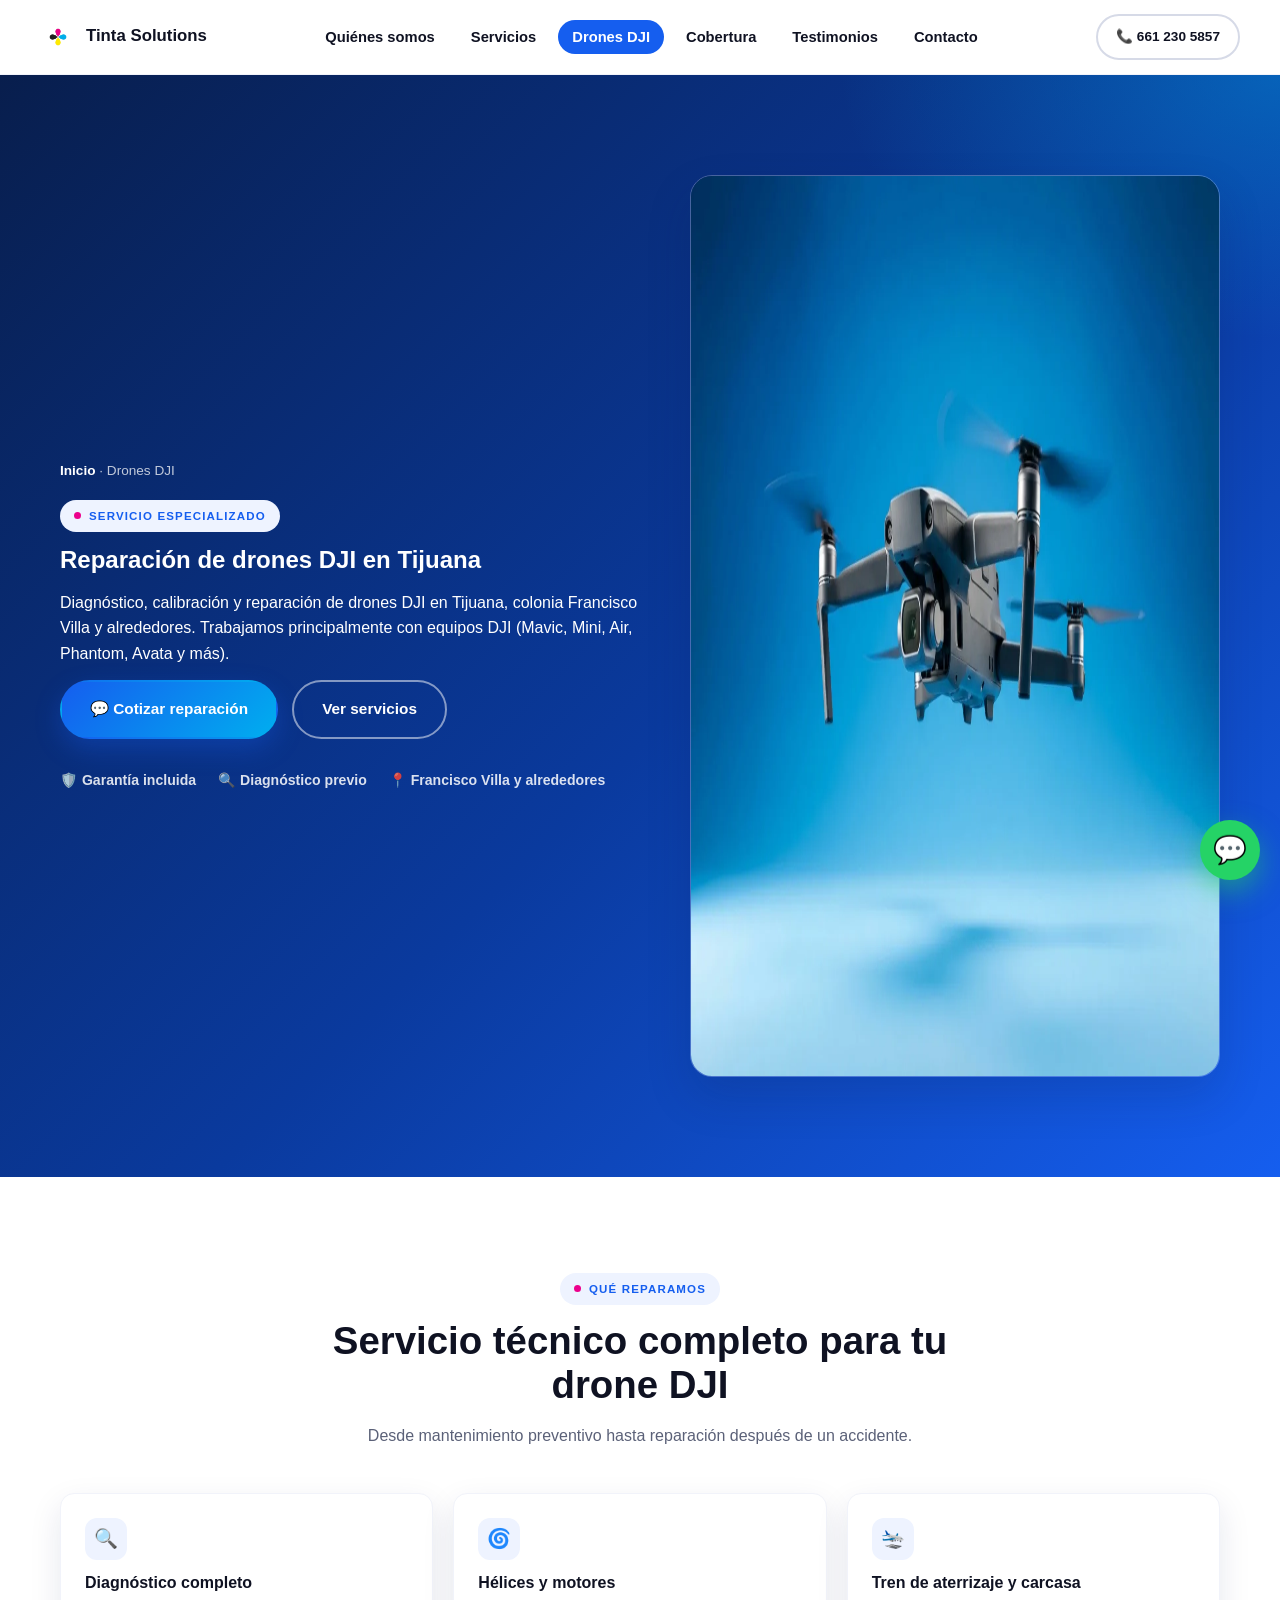
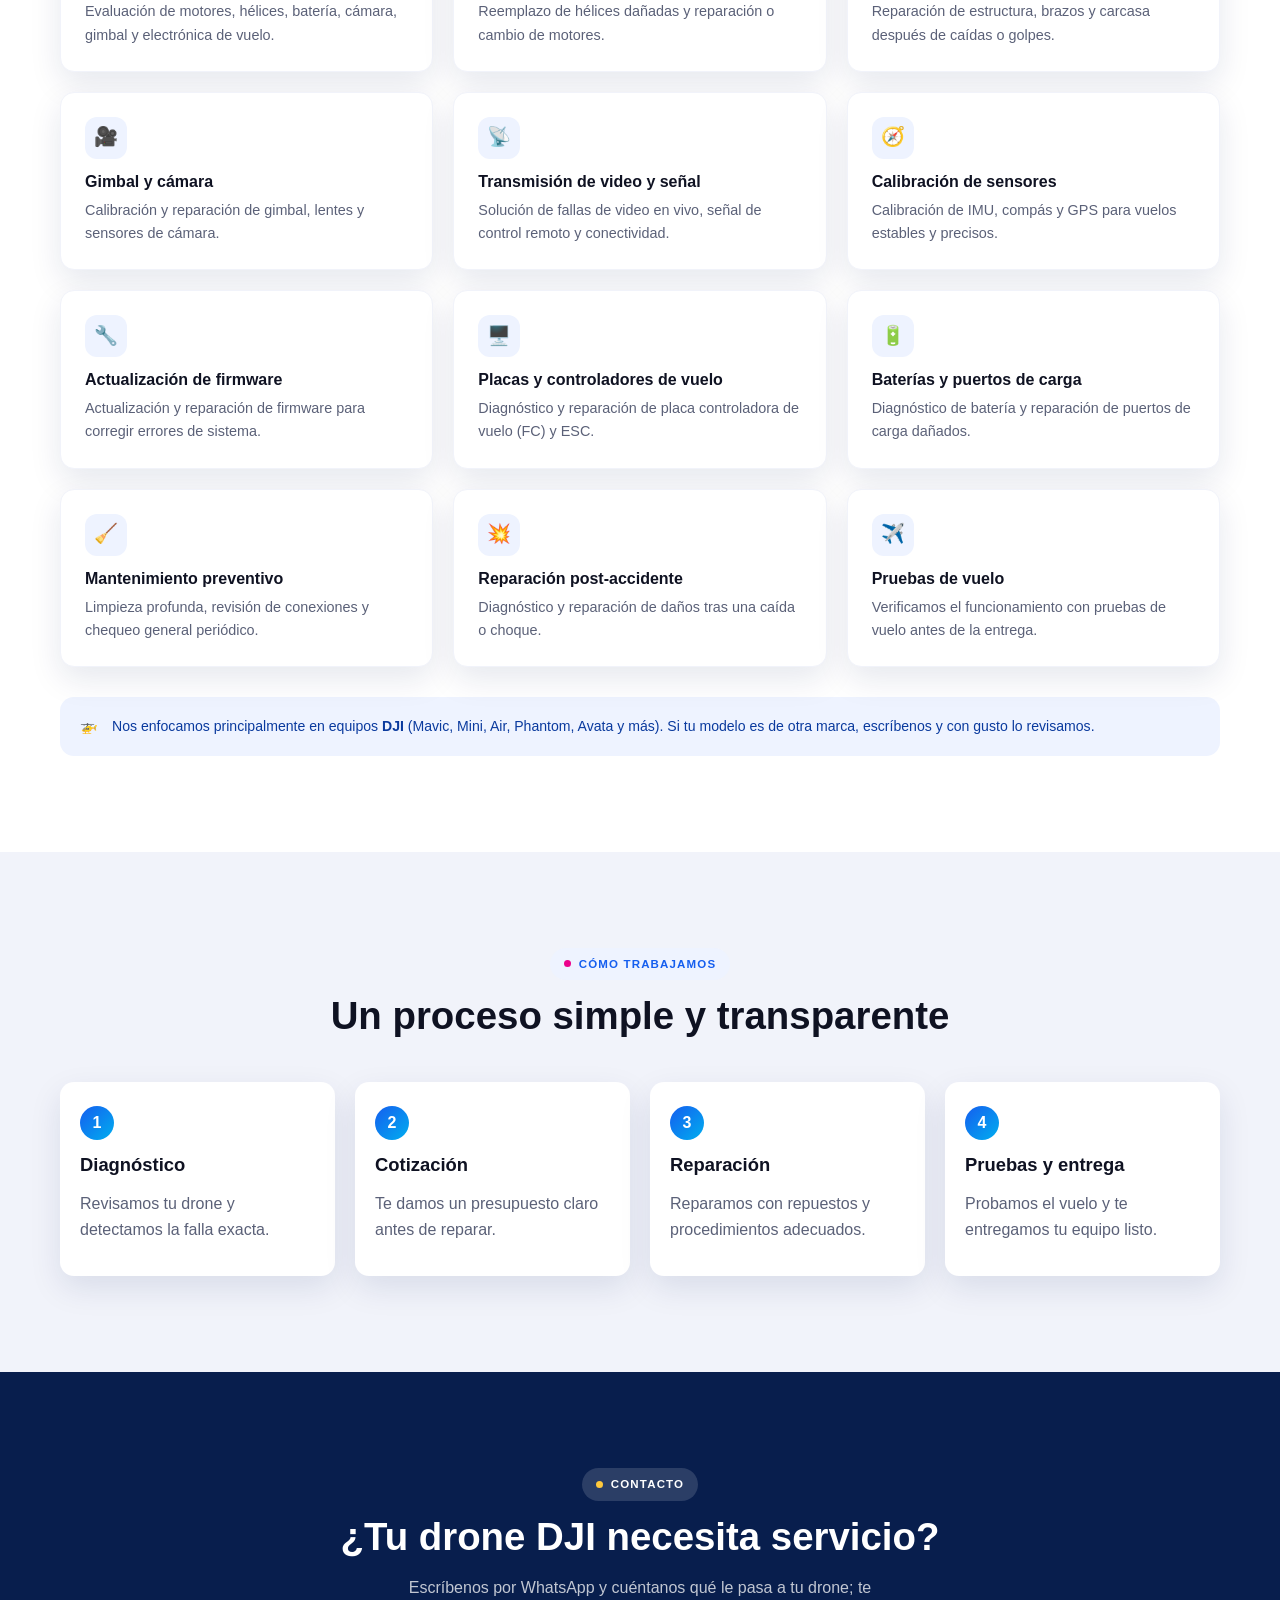
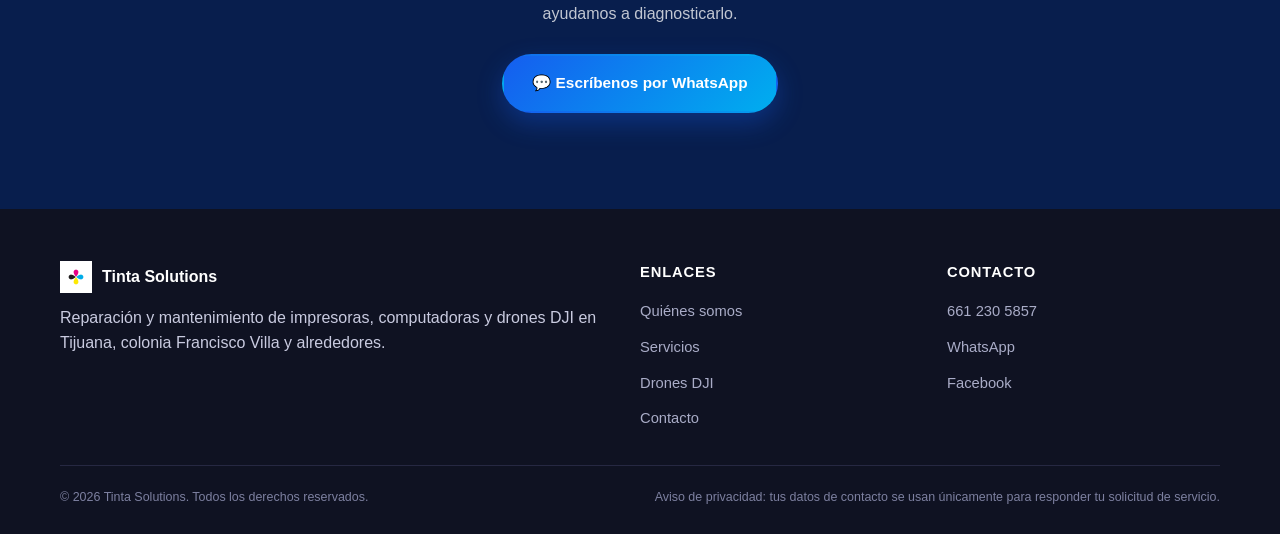
==== drones.html @ e9cdf849 "Rediseño completo: paleta azul de marca, nuevas imágenes (impresoras/tinta/computadoras/drones), cop" ====
<!DOCTYPE html>
<html lang="es-MX">
<head>
<meta charset="UTF-8">
<meta name="viewport" content="width=device-width, initial-scale=1, viewport-fit=cover">
<title>Reparación de Drones DJI en Tijuana | Tinta Solutions</title>
<meta name="description" content="Reparación y mantenimiento de drones DJI en Tijuana, colonia Francisco Villa y alrededores: hélices, motores, gimbal, calibración de sensores, firmware y más. Diagnóstico y garantía. ☎ 661 230 5857">
<meta name="keywords" content="reparación de drones DJI Tijuana, servicio técnico drones Tijuana, calibración drone DJI, reparación gimbal DJI, mantenimiento drones Tijuana">
<meta name="robots" content="index, follow">
<link rel="canonical" href="https://tijuanaprinter.com/drones.html">

<meta property="og:type" content="website">
<meta property="og:site_name" content="Tinta Solutions">
<meta property="og:title" content="Reparación de Drones DJI en Tijuana | Tinta Solutions">
<meta property="og:description" content="Diagnóstico, calibración, reparación de hélices, motores, gimbal y firmware para drones DJI en Tijuana, colonia Francisco Villa y alrededores.">
<meta property="og:image" content="https://tijuanaprinter.com/images/og-image.png">
<meta property="og:url" content="https://tijuanaprinter.com/drones.html">
<meta property="og:locale" content="es_MX">

<link rel="icon" href="/favicon.ico" sizes="any">
<link rel="icon" type="image/png" sizes="192x192" href="/images/favicon-192.png">
<link rel="apple-touch-icon" href="/images/apple-touch-icon.png">

<link rel="preconnect" href="https://www.google.com">
<link rel="stylesheet" href="/css/style.css">

<script type="application/ld+json">
{
  "@context": "https://schema.org",
  "@type": "Service",
  "serviceType": "Reparación de drones DJI",
  "provider": {
    "@type": "ElectronicsStore",
    "name": "Tinta Solutions",
    "telephone": "+52-661-230-5857",
    "address": {
      "@type": "PostalAddress",
      "streetAddress": "Mexico 4051, Colonia Francisco Villa",
      "addressLocality": "Tijuana",
      "addressRegion": "Baja California",
      "postalCode": "22615",
      "addressCountry": "MX"
    }
  },
  "areaServed": [
    { "@type": "City", "name": "Tijuana" },
    { "@type": "Place", "name": "Colonia Francisco Villa" }
  ],
  "url": "https://tijuanaprinter.com/drones.html"
}
</script>
</head>
<body>
<a class="skip-link" href="#main">Saltar al contenido</a>

<header class="site-header">
  <div class="container nav">
    <a class="brand" href="/#top">
      <img src="/images/logo-icon.webp" alt="Logo Tinta Solutions" width="36" height="36">
      <span class="brand-name">Tinta Solutions</span>
    </a>
    <nav aria-label="Navegación principal">
      <ul class="nav-links" id="nav-links">
        <li><a href="/#nosotros">Quiénes somos</a></li>
        <li><a href="/#servicios">Servicios</a></li>
        <li><a href="/drones.html" class="active">Drones DJI</a></li>
        <li><a href="/#cobertura">Cobertura</a></li>
        <li><a href="/#testimonios">Testimonios</a></li>
        <li><a href="/#contacto">Contacto</a></li>
      </ul>
    </nav>
    <div class="nav-cta">
      <a class="btn btn-outline on-light btn-sm" href="tel:+526612305857">📞 661 230 5857</a>
      <button class="nav-toggle" aria-label="Abrir menú" aria-expanded="false" aria-controls="nav-links">☰</button>
    </div>
  </div>
</header>

<main id="main">

  <!-- HERO DRONES -->
  <section class="drone-hero">
    <div class="container hero-grid">
      <div class="hero-copy">
        <div class="breadcrumb"><a href="/#top">Inicio</a> · Drones DJI</div>
        <span class="eyebrow">Servicio especializado</span>
        <h1>Reparación de <span class="highlight">drones DJI</span> en Tijuana</h1>
        <p class="lead">Diagnóstico, calibración y reparación de drones DJI en Tijuana, colonia Francisco Villa y alrededores. Trabajamos principalmente con equipos DJI (Mavic, Mini, Air, Phantom, Avata y más).</p>
        <div class="hero-actions">
          <a class="btn btn-primary" href="https://wa.me/526612305857?text=Hola%2C%20tengo%20un%20drone%20DJI%20que%20necesita%20servicio" target="_blank" rel="noopener">💬 Cotizar reparación</a>
          <a class="btn btn-outline" href="#servicios-drones">Ver servicios</a>
        </div>
        <div class="hero-trust">
          <span>🛡️ Garantía incluida</span>
          <span>🔍 Diagnóstico previo</span>
          <span>📍 Francisco Villa y alrededores</span>
        </div>
      </div>
      <div class="hero-media">
        <div class="frame"><img src="/images/drone-hero.webp" alt="Drone DJI en reparación en Tijuana" width="1600" height="900" loading="eager"></div>
      </div>
    </div>
  </section>

  <!-- SERVICIOS DE DRONES -->
  <section id="servicios-drones">
    <div class="container">
      <div class="section-head">
        <span class="eyebrow">Qué reparamos</span>
        <h2>Servicio técnico completo para tu drone DJI</h2>
        <p class="muted">Desde mantenimiento preventivo hasta reparación después de un accidente.</p>
      </div>
      <div class="drone-services-grid">
        <div class="drone-service-card"><span class="icon">🔍</span><h3>Diagnóstico completo</h3><p>Evaluación de motores, hélices, batería, cámara, gimbal y electrónica de vuelo.</p></div>
        <div class="drone-service-card"><span class="icon">🌀</span><h3>Hélices y motores</h3><p>Reemplazo de hélices dañadas y reparación o cambio de motores.</p></div>
        <div class="drone-service-card"><span class="icon">🛬</span><h3>Tren de aterrizaje y carcasa</h3><p>Reparación de estructura, brazos y carcasa después de caídas o golpes.</p></div>
        <div class="drone-service-card"><span class="icon">🎥</span><h3>Gimbal y cámara</h3><p>Calibración y reparación de gimbal, lentes y sensores de cámara.</p></div>
        <div class="drone-service-card"><span class="icon">📡</span><h3>Transmisión de video y señal</h3><p>Solución de fallas de video en vivo, señal de control remoto y conectividad.</p></div>
        <div class="drone-service-card"><span class="icon">🧭</span><h3>Calibración de sensores</h3><p>Calibración de IMU, compás y GPS para vuelos estables y precisos.</p></div>
        <div class="drone-service-card"><span class="icon">🔧</span><h3>Actualización de firmware</h3><p>Actualización y reparación de firmware para corregir errores de sistema.</p></div>
        <div class="drone-service-card"><span class="icon">🖥️</span><h3>Placas y controladores de vuelo</h3><p>Diagnóstico y reparación de placa controladora de vuelo (FC) y ESC.</p></div>
        <div class="drone-service-card"><span class="icon">🔋</span><h3>Baterías y puertos de carga</h3><p>Diagnóstico de batería y reparación de puertos de carga dañados.</p></div>
        <div class="drone-service-card"><span class="icon">🧹</span><h3>Mantenimiento preventivo</h3><p>Limpieza profunda, revisión de conexiones y chequeo general periódico.</p></div>
        <div class="drone-service-card"><span class="icon">💥</span><h3>Reparación post-accidente</h3><p>Diagnóstico y reparación de daños tras una caída o choque.</p></div>
        <div class="drone-service-card"><span class="icon">✈️</span><h3>Pruebas de vuelo</h3><p>Verificamos el funcionamiento con pruebas de vuelo antes de la entrega.</p></div>
      </div>

      <div class="brand-note">
        🚁 <span>Nos enfocamos principalmente en equipos <strong>DJI</strong> (Mavic, Mini, Air, Phantom, Avata y más). Si tu modelo es de otra marca, escríbenos y con gusto lo revisamos.</span>
      </div>
    </div>
  </section>

  <!-- PROCESO -->
  <section class="bg-soft">
    <div class="container">
      <div class="section-head">
        <span class="eyebrow">Cómo trabajamos</span>
        <h2>Un proceso simple y transparente</h2>
      </div>
      <div class="process-steps">
        <div class="process-step"><h3>Diagnóstico</h3><p class="muted">Revisamos tu drone y detectamos la falla exacta.</p></div>
        <div class="process-step"><h3>Cotización</h3><p class="muted">Te damos un presupuesto claro antes de reparar.</p></div>
        <div class="process-step"><h3>Reparación</h3><p class="muted">Reparamos con repuestos y procedimientos adecuados.</p></div>
        <div class="process-step"><h3>Pruebas y entrega</h3><p class="muted">Probamos el vuelo y te entregamos tu equipo listo.</p></div>
      </div>
    </div>
  </section>

  <!-- CTA FINAL -->
  <section class="contact-section" id="contacto-drones">
    <div class="container" style="text-align:center">
      <span class="eyebrow">Contacto</span>
      <h2>¿Tu drone DJI necesita servicio?</h2>
      <p class="muted" style="max-width:520px;margin:0 auto 28px">Escríbenos por WhatsApp y cuéntanos qué le pasa a tu drone; te ayudamos a diagnosticarlo.</p>
      <a class="btn btn-primary" href="https://wa.me/526612305857?text=Hola%2C%20tengo%20un%20drone%20DJI%20que%20necesita%20servicio" target="_blank" rel="noopener">💬 Escríbenos por WhatsApp</a>
    </div>
  </section>

</main>

<footer class="site-footer">
  <div class="container">
    <div class="footer-grid">
      <div>
        <div class="footer-brand">
          <img src="/images/logo-icon.webp" alt="Tinta Solutions" width="32" height="32">
          <span>Tinta Solutions</span>
        </div>
        <p>Reparación y mantenimiento de impresoras, computadoras y drones DJI en Tijuana, colonia Francisco Villa y alrededores.</p>
      </div>
      <div>
        <h4>Enlaces</h4>
        <ul class="footer-links">
          <li><a href="/#nosotros">Quiénes somos</a></li>
          <li><a href="/#servicios">Servicios</a></li>
          <li><a href="/drones.html">Drones DJI</a></li>
          <li><a href="/#contacto">Contacto</a></li>
        </ul>
      </div>
      <div>
        <h4>Contacto</h4>
        <ul class="footer-links">
          <li><a href="tel:+526612305857">661 230 5857</a></li>
          <li><a href="https://wa.me/526612305857" target="_blank" rel="noopener">WhatsApp</a></li>
          <li><a href="https://www.facebook.com/profile.php?id=61590290923533" target="_blank" rel="noopener">Facebook</a></li>
        </ul>
      </div>
    </div>
    <div class="footer-bottom">
      <span>© <span id="year">2026</span> Tinta Solutions. Todos los derechos reservados.</span>
      <span>Aviso de privacidad: tus datos de contacto se usan únicamente para responder tu solicitud de servicio.</span>
    </div>
  </div>
</footer>

<a class="whatsapp-float" href="https://wa.me/526612305857?text=Hola%2C%20tengo%20un%20drone%20DJI%20que%20necesita%20servicio" target="_blank" rel="noopener" aria-label="Escríbenos por WhatsApp">💬</a>

<script src="/js/main.js"></script>
</body>
</html>
---- css/style.css ----
/* ===================================================================
   Tinta Solutions — sistema visual v2 (rediseño)
   Paleta: azul de marca (fan page) + acentos CMYK del logo
   Mobile-first, responsive
=================================================================== */
:root{
  --blue:#155EEF;
  --blue-600:#0B46C4;
  --blue-700:#0A3A9E;
  --blue-900:#081E4D;
  --blue-50:#EEF3FF;
  --blue-100:#DCE7FF;
  --magenta:#EC008C;
  --cyan:#00AEEF;
  --yellow:#FFC93C;
  --ink:#0F1222;
  --gray-500:#5B6178;
  --gray-300:#D6DAE7;
  --gray-100:#F1F3FA;
  --white:#ffffff;
  --radius-lg:22px;
  --radius-md:14px;
  --radius-sm:10px;
  --shadow-soft:0 12px 32px rgba(11,33,90,.10);
  --shadow-strong:0 20px 44px rgba(11,33,90,.18);
  --maxw:1200px;
  --font:"Segoe UI", -apple-system, BlinkMacSystemFont, Roboto, Helvetica, Arial, sans-serif;
}

*,*::before,*::after{box-sizing:border-box}
html{scroll-behavior:smooth}
body{
  margin:0;
  font-family:var(--font);
  color:var(--ink);
  background:var(--white);
  line-height:1.6;
  -webkit-font-smoothing:antialiased;
  overflow-x:hidden;
}
img{max-width:100%;display:block}
a{color:inherit;text-decoration:none}
ul{margin:0;padding:0}
.container{max-width:var(--maxw);margin:0 auto;padding:0 20px}
section{padding:64px 0}
@media (min-width:900px){section{padding:96px 0}}

h1,h2,h3{line-height:1.15;margin:0 0 16px;font-weight:800}
h2{font-size:clamp(1.6rem,4vw,2.4rem)}
h3{font-size:1.15rem}
p{margin:0 0 14px}
.muted{color:var(--gray-500)}
.eyebrow{
  display:inline-flex;align-items:center;gap:8px;
  text-transform:uppercase;letter-spacing:.10em;font-size:.72rem;font-weight:800;
  color:var(--blue);background:var(--blue-50);
  padding:7px 14px;border-radius:999px;margin-bottom:14px;
}
.eyebrow::before{content:"";width:7px;height:7px;border-radius:50%;background:var(--magenta)}
.section-head{max-width:660px;margin:0 auto 44px;text-align:center}
.section-head.left{margin:0 0 36px;text-align:left}

/* Botones */
.btn{
  display:inline-flex;align-items:center;justify-content:center;gap:8px;
  padding:15px 28px;border-radius:999px;font-weight:800;font-size:.96rem;
  border:2px solid transparent;cursor:pointer;transition:transform .15s ease, box-shadow .15s ease, filter .15s ease;
  white-space:nowrap;
}
.btn:active{transform:scale(.96)}
.btn-primary{background:linear-gradient(135deg,var(--blue),var(--cyan));color:#fff;box-shadow:0 10px 26px rgba(21,94,239,.32)}
.btn-primary:hover{filter:brightness(1.06)}
.btn-white{background:var(--white);color:var(--blue-700);box-shadow:var(--shadow-soft)}
.btn-outline{background:transparent;border-color:rgba(255,255,255,.5);color:#fff}
.btn-outline.on-light{border-color:var(--gray-300);color:var(--ink)}
.btn-whatsapp{background:#25D366;color:#fff;box-shadow:0 10px 26px rgba(37,211,102,.3)}
.btn-block{width:100%}
.btn-sm{padding:10px 18px;font-size:.85rem}

/* Header */
.site-header{position:sticky;top:0;z-index:50;background:rgba(255,255,255,.92);backdrop-filter:saturate(180%) blur(12px);border-bottom:1px solid var(--gray-100)}
.nav{display:flex;align-items:center;justify-content:space-between;padding:14px 0}
.brand{display:flex;align-items:center;gap:10px}
.brand img{height:36px;width:auto}
.brand-name{font-weight:800;font-size:1.05rem;color:var(--ink)}
.nav-links{display:flex;gap:8px;list-style:none;align-items:center}
.nav-links a{padding:9px 14px;border-radius:999px;font-weight:700;font-size:.92rem;color:var(--ink)}
.nav-links a:hover{background:var(--blue-50);color:var(--blue-700)}
.nav-links a.active{background:var(--blue);color:#fff}
.nav-cta{display:flex;align-items:center;gap:10px}
.nav-toggle{display:none;background:none;border:none;font-size:1.6rem;cursor:pointer;color:var(--ink)}

@media (max-width:960px){
  .nav-links{
    position:fixed;inset:64px 0 0 0;background:var(--white);
    flex-direction:column;align-items:stretch;padding:20px;gap:8px;
    transform:translateY(-115%);transition:transform .25s ease;border-top:1px solid var(--gray-100);
    overflow-y:auto;
  }
  .nav-links.open{transform:translateY(0)}
  .nav-links a{padding:14px 16px;font-size:1rem}
  .nav-toggle{display:block}
  .nav-cta .btn-outline.on-light{display:none}
}

/* Hero */
.hero{
  position:relative;overflow:hidden;color:#fff;
  padding:64px 0 80px;
  background:
    radial-gradient(900px 500px at 100% -10%, rgba(255,201,60,.35), transparent 55%),
    radial-gradient(700px 500px at -10% 110%, rgba(0,174,239,.35), transparent 55%),
    linear-gradient(135deg, var(--blue-900) 0%, var(--blue-700) 45%, var(--blue) 100%);
}
@media (min-width:900px){.hero{padding:110px 0 120px}}
.hero-grid{display:grid;grid-template-columns:1.05fr .95fr;gap:44px;align-items:center;position:relative;z-index:1}
@media (max-width:960px){.hero-grid{grid-template-columns:1fr;text-align:center}}
.hero h1{font-size:clamp(2.1rem,5vw,3.3rem);margin-bottom:18px}
.hero .highlight{color:var(--yellow)}
.hero p.lead{font-size:1.15rem;color:rgba(255,255,255,.88);margin-bottom:30px;max-width:560px}
@media (max-width:960px){.hero p.lead{margin-left:auto;margin-right:auto}}
.hero-actions{display:flex;flex-wrap:wrap;gap:14px;margin-bottom:30px}
@media (max-width:960px){.hero-actions{justify-content:center}}
.hero-trust{display:flex;flex-wrap:wrap;gap:22px;font-size:.88rem;color:rgba(255,255,255,.85)}
@media (max-width:960px){.hero-trust{justify-content:center}}
.hero-trust span{display:inline-flex;align-items:center;gap:8px;font-weight:600}
.hero-media{position:relative}
.hero-media .frame{
  border-radius:var(--radius-lg);overflow:hidden;box-shadow:var(--shadow-strong);
  border:1px solid rgba(255,255,255,.25);
}
.hero-badge{
  position:absolute;bottom:-20px;left:-16px;background:#fff;color:var(--ink);
  border-radius:16px;box-shadow:var(--shadow-strong);padding:14px 18px;
  font-size:.85rem;font-weight:800;display:flex;align-items:center;gap:10px;
}
@media (max-width:960px){.hero-badge{left:50%;transform:translateX(-50%);bottom:-16px}}
.dot{width:10px;height:10px;border-radius:50%;background:#25D366;display:inline-block;animation:blink 2s infinite}
@keyframes blink{0%,100%{opacity:1}50%{opacity:.4}}

/* Franja de confianza */
.trustbar{background:var(--blue-900);color:#fff;padding:18px 0}
.trustbar .container{display:flex;flex-wrap:wrap;gap:14px 32px;justify-content:center;font-size:.85rem;font-weight:700;letter-spacing:.02em}
.trustbar span{opacity:.9}

/* Quiénes somos */
.about-grid{display:grid;grid-template-columns:1fr 1fr;gap:52px;align-items:center}
@media (max-width:900px){.about-grid{grid-template-columns:1fr}}
.about-media .frame{border-radius:var(--radius-lg);overflow:hidden;box-shadow:var(--shadow-soft)}
.about-points{list-style:none;margin:22px 0 0;display:grid;gap:14px}
.about-points li{display:flex;gap:12px;align-items:flex-start;font-weight:600}
.chip{
  flex:0 0 auto;width:30px;height:30px;border-radius:10px;
  display:flex;align-items:center;justify-content:center;
  background:var(--blue-50);color:var(--blue);font-size:.85rem;font-weight:900;
}

/* Servicios */
.bg-soft{background:var(--gray-100)}
.services-grid{display:grid;grid-template-columns:repeat(2,1fr);gap:30px}
@media (max-width:900px){.services-grid{grid-template-columns:1fr}}
.service-card{
  background:var(--white);border-radius:var(--radius-lg);box-shadow:var(--shadow-soft);
  overflow:hidden;display:flex;flex-direction:column;
}
.service-card .frame{aspect-ratio:4/3;overflow:hidden}
.service-card .frame img{width:100%;height:100%;object-fit:cover}
.service-card-body{padding:26px}
.service-card h3{display:flex;align-items:center;gap:10px;margin-bottom:16px}
.service-card h3 .ico{
  width:38px;height:38px;border-radius:11px;display:flex;align-items:center;justify-content:center;
  background:linear-gradient(135deg,var(--blue),var(--cyan));color:#fff;font-size:1.1rem;
}
.service-list{list-style:none;display:grid;gap:10px}
.service-list li{
  display:flex;gap:10px;align-items:flex-start;font-size:.94rem;color:var(--gray-500);
}
.service-list li::before{content:"";width:7px;height:7px;border-radius:50%;background:var(--magenta);margin-top:8px;flex:0 0 auto}

/* Banner drones */
.drone-banner{
  border-radius:var(--radius-lg);overflow:hidden;position:relative;color:#fff;
  background:linear-gradient(120deg,var(--blue-900),var(--blue-700) 60%,var(--blue));
  display:grid;grid-template-columns:1.1fr .9fr;align-items:center;gap:24px;
  padding:36px;margin-top:34px;
}
@media (max-width:860px){.drone-banner{grid-template-columns:1fr;text-align:center;padding:30px 22px}}
.drone-banner img{border-radius:16px;box-shadow:var(--shadow-strong)}
.drone-banner .eyebrow{background:rgba(255,255,255,.14);color:#fff}
.drone-banner .eyebrow::before{background:var(--yellow)}
.drone-banner h3{font-size:1.5rem;margin-bottom:10px}
.drone-banner p{color:rgba(255,255,255,.85);margin-bottom:20px}
@media (max-width:860px){.drone-banner p{margin-left:auto;margin-right:auto;max-width:440px}}

/* Por qué elegirnos */
.why-grid{display:grid;grid-template-columns:repeat(4,1fr);gap:20px}
@media (max-width:900px){.why-grid{grid-template-columns:repeat(2,1fr)}}
@media (max-width:560px){.why-grid{grid-template-columns:1fr}}
.why-card{background:var(--white);border:1px solid var(--gray-100);border-radius:var(--radius-md);padding:28px 22px;box-shadow:var(--shadow-soft)}
.why-card .icon{
  width:44px;height:44px;border-radius:12px;margin-bottom:14px;
  display:flex;align-items:center;justify-content:center;font-size:1.3rem;
  background:var(--blue-50);color:var(--blue);
}
.why-card h3{font-size:1.02rem;margin-bottom:8px}
.why-card p{color:var(--gray-500);font-size:.92rem;margin:0}

/* Cobertura */
.coverage-grid{display:grid;grid-template-columns:1fr 1fr;gap:40px;align-items:start}
@media (max-width:900px){.coverage-grid{grid-template-columns:1fr}}
.map-wrap{border-radius:var(--radius-lg);overflow:hidden;box-shadow:var(--shadow-soft);border:1px solid var(--gray-100)}
.map-wrap iframe{width:100%;height:340px;border:0;display:block}
.coverage-info dl{display:grid;grid-template-columns:auto 1fr;gap:10px 18px;margin:22px 0}
.coverage-info dt{font-weight:800}
.coverage-info dd{margin:0;color:var(--gray-500)}
.zone-tags{display:flex;flex-wrap:wrap;gap:8px;margin:18px 0 26px}
.zone-tags span{background:var(--blue-50);color:var(--blue-700);font-weight:700;font-size:.82rem;padding:7px 13px;border-radius:999px}

/* Testimonios */
.testimonials-grid{display:grid;grid-template-columns:repeat(3,1fr);gap:22px}
@media (max-width:900px){.testimonials-grid{grid-template-columns:1fr}}
.testimonial-card{background:var(--white);border:2px dashed var(--gray-300);border-radius:var(--radius-md);padding:26px}
.stars{color:var(--yellow);background:var(--blue-900);display:inline-block;padding:3px 10px;border-radius:7px;font-size:.85rem;margin-bottom:14px}
.testimonial-card p{color:var(--gray-500);font-style:italic;min-height:70px}
.testimonial-name{font-weight:800;margin-top:12px}

/* Contacto */
.contact-section{background:var(--blue-900);color:#fff}
.contact-grid{display:grid;grid-template-columns:1fr 1fr;gap:44px}
@media (max-width:900px){.contact-grid{grid-template-columns:1fr}}
.contact-section .eyebrow{background:rgba(255,255,255,.14);color:#fff}
.contact-section .eyebrow::before{background:var(--yellow)}
.contact-section .muted{color:rgba(255,255,255,.75)}
.contact-list{list-style:none;margin:0 0 24px;display:grid;gap:16px}
.contact-list li{display:flex;gap:14px;align-items:center}
.contact-list .chip{background:rgba(255,255,255,.14);color:#fff}
.contact-list a{font-weight:800}
.form-card{background:#fff;color:var(--ink);border-radius:var(--radius-lg);padding:30px;box-shadow:var(--shadow-strong)}
.form-row{margin-bottom:16px}
.form-row label{display:block;font-weight:800;font-size:.86rem;margin-bottom:6px}
.form-row input,.form-row textarea{
  width:100%;padding:13px 14px;border-radius:var(--radius-sm);border:1.5px solid var(--gray-300);
  font-family:var(--font);font-size:.95rem;
}
.form-row input:focus,.form-row textarea:focus{outline:none;border-color:var(--blue)}
.form-row textarea{min-height:110px;resize:vertical}
.form-note{font-size:.8rem;color:var(--gray-500);margin-top:10px}
.form-success{display:none;background:#E7F8EE;border:1px solid #BEEBCF;color:#186A38;padding:14px;border-radius:var(--radius-sm);margin-bottom:16px;font-size:.9rem;font-weight:700}

/* Footer */
.site-footer{background:var(--ink);color:#c9cbe0;padding:52px 0 26px}
.footer-grid{display:grid;grid-template-columns:2fr 1fr 1fr;gap:34px;margin-bottom:34px}
@media (max-width:760px){.footer-grid{grid-template-columns:1fr}}
.footer-brand{display:flex;align-items:center;gap:10px;margin-bottom:12px}
.footer-brand img{height:32px}
.footer-brand span{font-weight:800;color:#fff}
.site-footer h4{color:#fff;font-size:.92rem;margin:0 0 14px;text-transform:uppercase;letter-spacing:.06em}
.footer-links{list-style:none;display:grid;gap:10px}
.footer-links a{color:#a9acc7;font-size:.92rem}
.footer-links a:hover{color:#fff}
.footer-bottom{border-top:1px solid #262842;padding-top:22px;display:flex;flex-wrap:wrap;gap:12px;justify-content:space-between;font-size:.78rem;color:#7d80a0}

/* WhatsApp flotante */
.whatsapp-float{
  position:fixed;right:20px;bottom:20px;z-index:60;width:60px;height:60px;border-radius:50%;
  background:#25D366;color:#fff;display:flex;align-items:center;justify-content:center;
  box-shadow:0 12px 28px rgba(37,211,102,.5);font-size:1.7rem;animation:pulse 2.4s infinite;
}
@keyframes pulse{0%{box-shadow:0 0 0 0 rgba(37,211,102,.5)}70%{box-shadow:0 0 0 18px rgba(37,211,102,0)}100%{box-shadow:0 0 0 0 rgba(37,211,102,0)}}

.skip-link{position:absolute;left:-999px;top:auto;background:var(--ink);color:#fff;padding:10px 16px;border-radius:8px;z-index:100}
.skip-link:focus{left:16px;top:16px}

/* Página de drones */
.drone-hero{
  position:relative;overflow:hidden;color:#fff;padding:64px 0 76px;
  background:
    radial-gradient(800px 480px at 100% 0%, rgba(0,174,239,.35), transparent 55%),
    linear-gradient(135deg,var(--blue-900),var(--blue-700) 55%,var(--blue));
}
@media (min-width:900px){.drone-hero{padding:100px 0 100px}}
.breadcrumb{font-size:.85rem;color:rgba(255,255,255,.75);margin-bottom:18px}
.breadcrumb a{color:#fff;font-weight:700}
.drone-services-grid{display:grid;grid-template-columns:repeat(3,1fr);gap:20px}
@media (max-width:960px){.drone-services-grid{grid-template-columns:repeat(2,1fr)}}
@media (max-width:640px){.drone-services-grid{grid-template-columns:1fr}}
.drone-service-card{background:#fff;border:1px solid var(--gray-100);border-radius:var(--radius-md);padding:24px;box-shadow:var(--shadow-soft)}
.drone-service-card .icon{
  width:42px;height:42px;border-radius:12px;margin-bottom:14px;display:flex;align-items:center;justify-content:center;
  background:var(--blue-50);color:var(--blue);font-size:1.2rem;
}
.drone-service-card h3{font-size:1rem;margin-bottom:8px}
.drone-service-card p{color:var(--gray-500);font-size:.9rem;margin:0}
.process-steps{display:grid;grid-template-columns:repeat(4,1fr);gap:20px;counter-reset:step}
@media (max-width:900px){.process-steps{grid-template-columns:repeat(2,1fr)}}
@media (max-width:560px){.process-steps{grid-template-columns:1fr}}
.process-step{position:relative;padding:24px 20px 20px;background:var(--white);border-radius:var(--radius-md);box-shadow:var(--shadow-soft)}
.process-step::before{
  counter-increment:step;content:counter(step);
  width:34px;height:34px;border-radius:50%;background:linear-gradient(135deg,var(--blue),var(--cyan));
  color:#fff;font-weight:800;display:flex;align-items:center;justify-content:center;margin-bottom:14px;
}
.brand-note{
  display:flex;gap:14px;align-items:flex-start;background:var(--blue-50);border-radius:var(--radius-md);
  padding:18px 20px;font-size:.88rem;color:var(--blue-700);margin-top:30px;
}
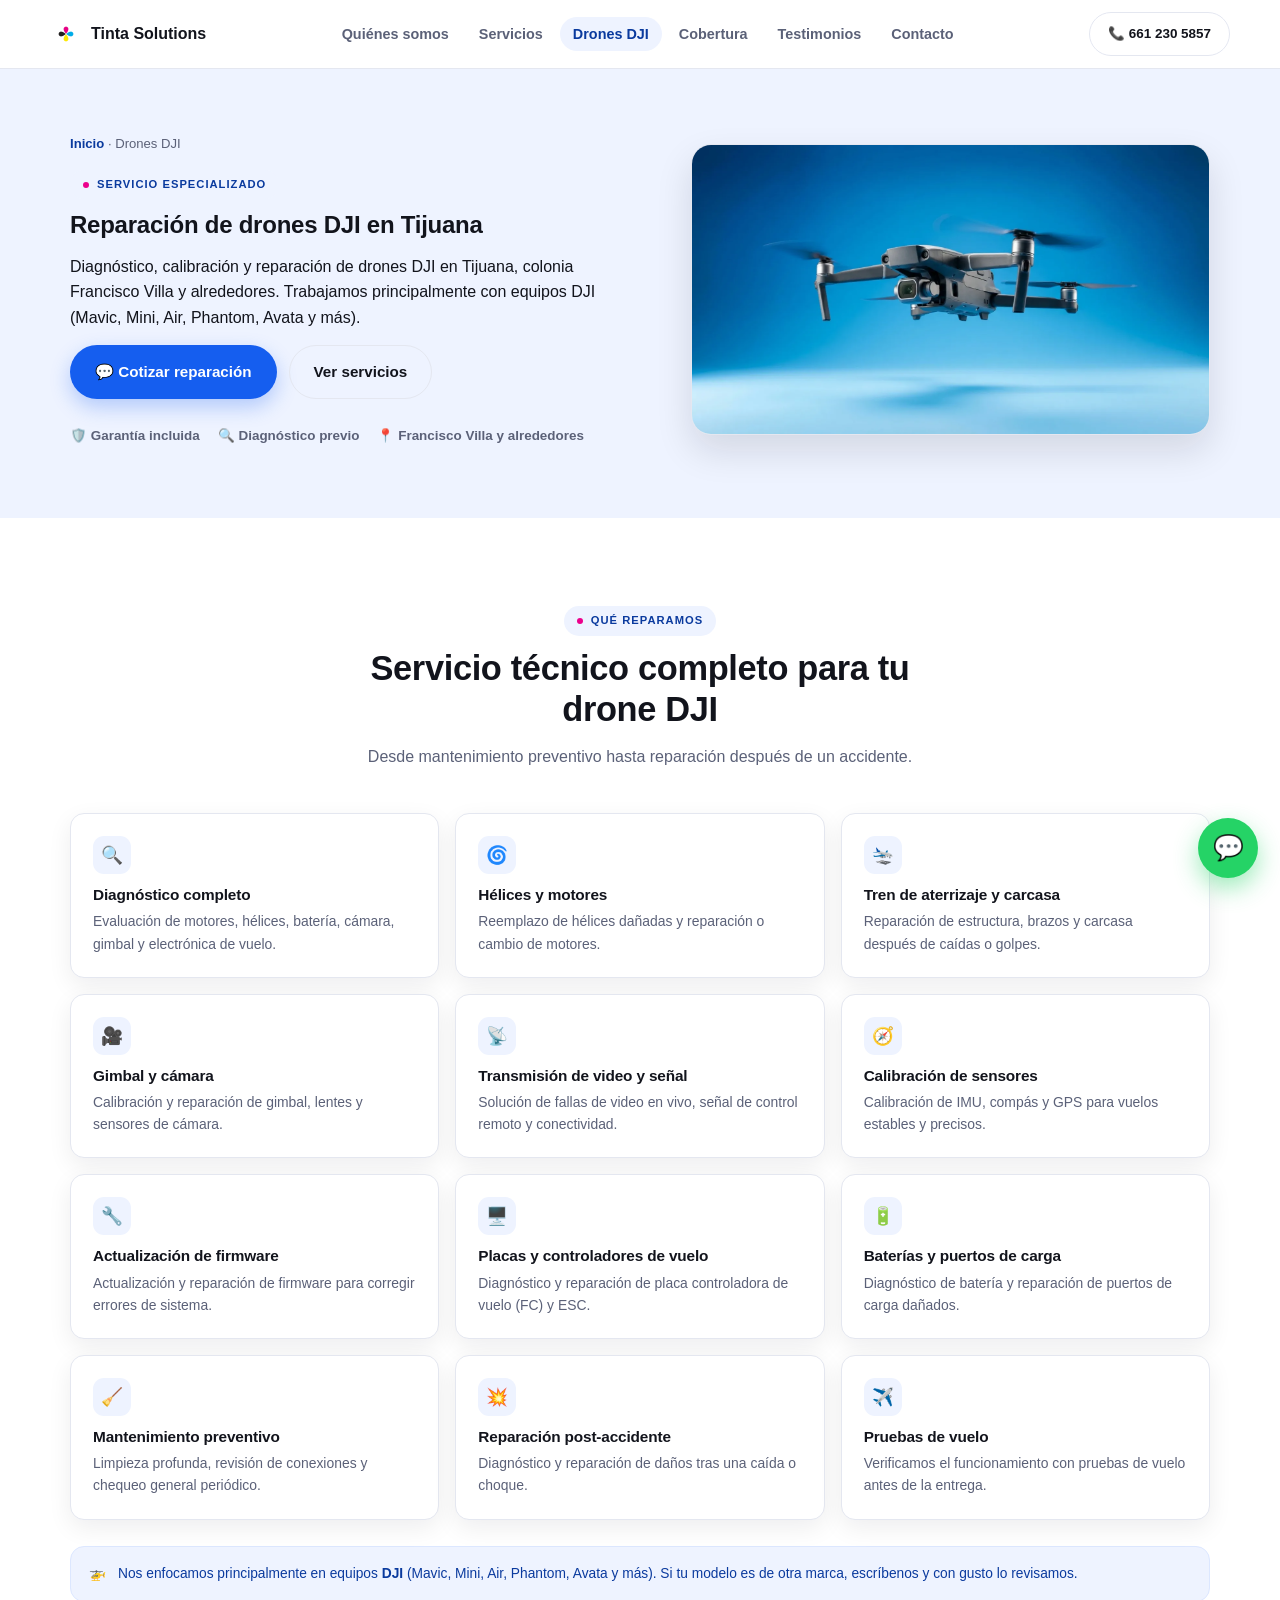
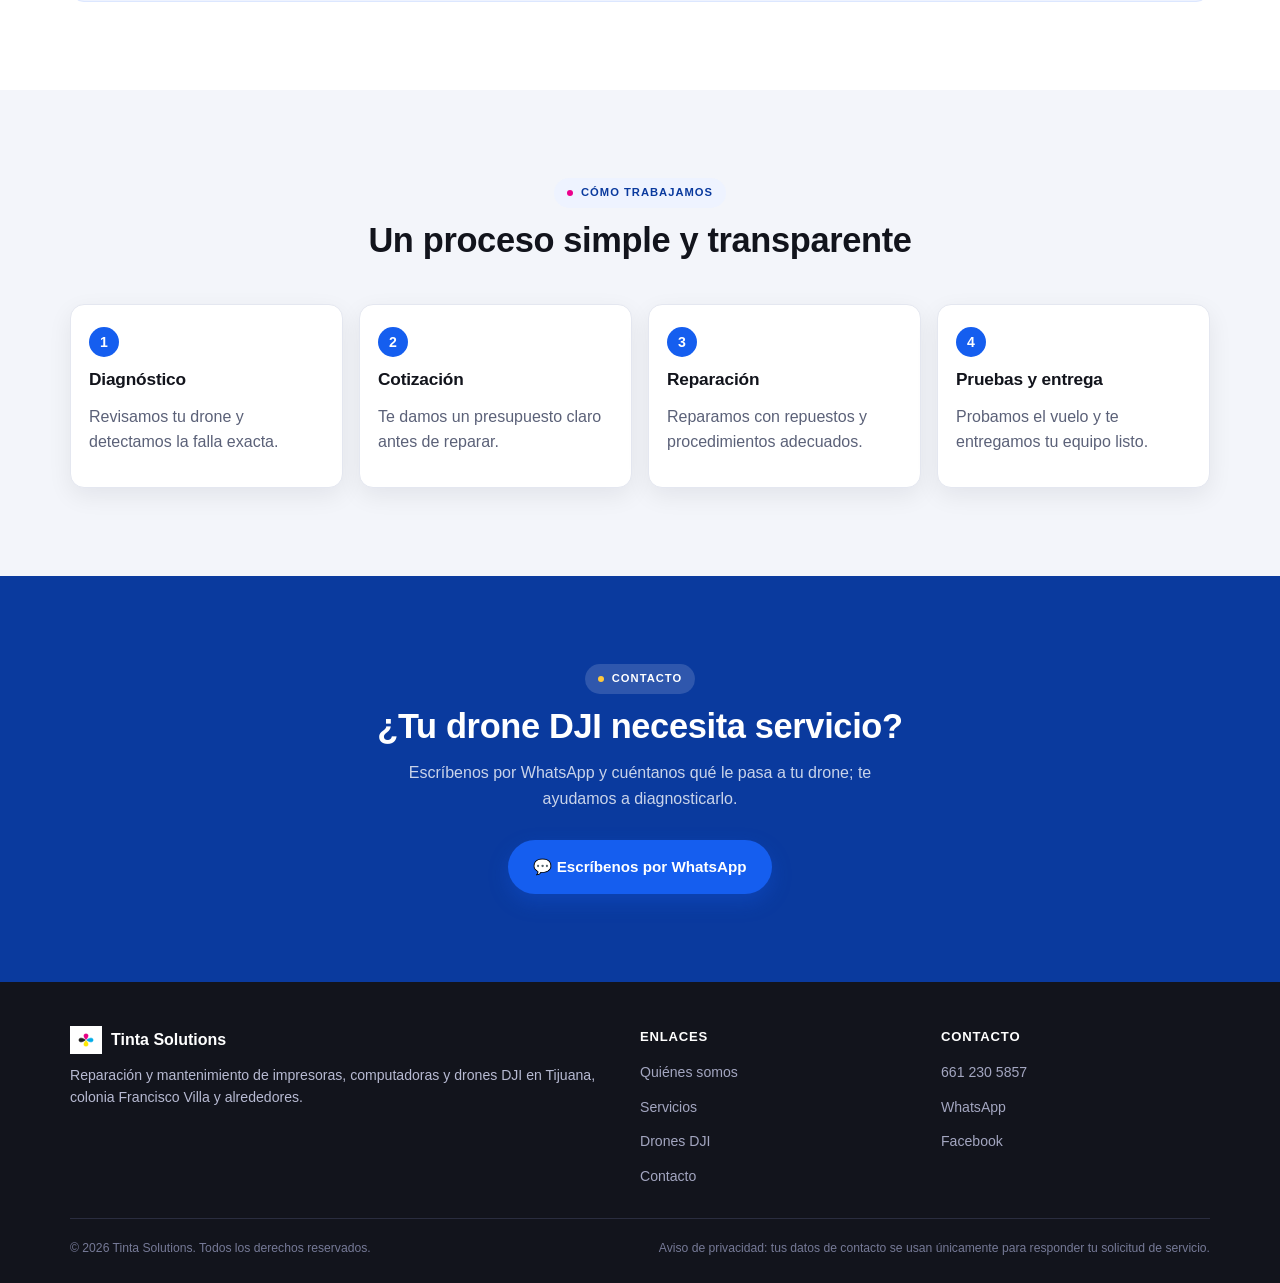
==== commit bce81ace: "Rediseño v3: look más limpio/moderno, azul menos saturado, imágenes con aspect-ratio fijo (sin disto" ====
--- a/drones.html
+++ b/drones.html
@@ -97,7 +97,7 @@
         </div>
       </div>
       <div class="hero-media">
-        <div class="frame"><img src="/images/drone-hero.webp" alt="Drone DJI en reparación en Tijuana" width="1600" height="900" loading="eager"></div>
+        <div class="frame r-16-9"><img src="/images/drone-hero.webp" alt="Drone DJI en reparación en Tijuana" width="1600" height="900" loading="eager"></div>
       </div>
     </div>
   </section>
--- a/css/style.css
+++ b/css/style.css
@@ -1,29 +1,29 @@
 /* ===================================================================
-   Tinta Solutions — sistema visual v2 (rediseño)
-   Paleta: azul de marca (fan page) + acentos CMYK del logo
-   Mobile-first, responsive
+   Tinta Solutions — sistema visual v3
+   Limpio, moderno, mobile-first. Azul como color dominante (marca),
+   CMYK solo como acentos puntuales (nunca como fondo o gradiente grande).
 =================================================================== */
 :root{
   --blue:#155EEF;
   --blue-600:#0B46C4;
   --blue-700:#0A3A9E;
-  --blue-900:#081E4D;
   --blue-50:#EEF3FF;
   --blue-100:#DCE7FF;
   --magenta:#EC008C;
   --cyan:#00AEEF;
   --yellow:#FFC93C;
-  --ink:#0F1222;
-  --gray-500:#5B6178;
-  --gray-300:#D6DAE7;
-  --gray-100:#F1F3FA;
+  --ink:#12141C;
+  --gray-600:#5B6178;
+  --gray-400:#9AA0B4;
+  --gray-200:#E4E7F0;
+  --gray-100:#F3F5FA;
   --white:#ffffff;
-  --radius-lg:22px;
+  --radius-lg:20px;
   --radius-md:14px;
   --radius-sm:10px;
-  --shadow-soft:0 12px 32px rgba(11,33,90,.10);
-  --shadow-strong:0 20px 44px rgba(11,33,90,.18);
-  --maxw:1200px;
+  --shadow-soft:0 8px 24px rgba(18,20,28,.07);
+  --shadow-strong:0 16px 36px rgba(18,20,28,.12);
+  --maxw:1180px;
   --font:"Segoe UI", -apple-system, BlinkMacSystemFont, Roboto, Helvetica, Arial, sans-serif;
 }
 
@@ -37,270 +37,269 @@
   line-height:1.6;
   -webkit-font-smoothing:antialiased;
   overflow-x:hidden;
+  font-size:16px;
 }
 img{max-width:100%;display:block}
 a{color:inherit;text-decoration:none}
 ul{margin:0;padding:0}
+button{font-family:var(--font)}
 .container{max-width:var(--maxw);margin:0 auto;padding:0 20px}
-section{padding:64px 0}
-@media (min-width:900px){section{padding:96px 0}}
-
-h1,h2,h3{line-height:1.15;margin:0 0 16px;font-weight:800}
-h2{font-size:clamp(1.6rem,4vw,2.4rem)}
-h3{font-size:1.15rem}
+section{padding:52px 0}
+@media (min-width:640px){section{padding:68px 0}}
+@media (min-width:960px){section{padding:88px 0}}
+
+/* Contenedores de imagen: SIEMPRE con relación de aspecto fija + cover,
+   así ninguna imagen se ve estirada o aplastada sin importar su tamaño real */
+.frame{position:relative;overflow:hidden;border-radius:var(--radius-lg);background:var(--gray-100)}
+.frame img{width:100%;height:100%;object-fit:cover;object-position:center}
+.frame.r-16-9{aspect-ratio:16/9}
+.frame.r-4-3{aspect-ratio:4/3}
+
+h1,h2,h3{line-height:1.18;margin:0 0 14px;font-weight:800;letter-spacing:-.01em}
+h2{font-size:clamp(1.5rem,4.2vw,2.15rem)}
+h3{font-size:1.08rem}
 p{margin:0 0 14px}
-.muted{color:var(--gray-500)}
+.muted{color:var(--gray-600)}
 .eyebrow{
   display:inline-flex;align-items:center;gap:8px;
-  text-transform:uppercase;letter-spacing:.10em;font-size:.72rem;font-weight:800;
-  color:var(--blue);background:var(--blue-50);
-  padding:7px 14px;border-radius:999px;margin-bottom:14px;
-}
-.eyebrow::before{content:"";width:7px;height:7px;border-radius:50%;background:var(--magenta)}
-.section-head{max-width:660px;margin:0 auto 44px;text-align:center}
-.section-head.left{margin:0 0 36px;text-align:left}
+  text-transform:uppercase;letter-spacing:.09em;font-size:.7rem;font-weight:800;
+  color:var(--blue-700);background:var(--blue-50);
+  padding:6px 13px;border-radius:999px;margin-bottom:12px;
+}
+.eyebrow::before{content:"";width:6px;height:6px;border-radius:50%;background:var(--magenta)}
+.section-head{max-width:620px;margin:0 auto 36px;text-align:center}
+@media (min-width:640px){.section-head{margin-bottom:44px}}
 
 /* Botones */
 .btn{
   display:inline-flex;align-items:center;justify-content:center;gap:8px;
-  padding:15px 28px;border-radius:999px;font-weight:800;font-size:.96rem;
-  border:2px solid transparent;cursor:pointer;transition:transform .15s ease, box-shadow .15s ease, filter .15s ease;
+  padding:14px 24px;border-radius:999px;font-weight:800;font-size:.95rem;
+  border:1.5px solid transparent;cursor:pointer;transition:transform .12s ease, box-shadow .12s ease, background .12s ease;
   white-space:nowrap;
 }
-.btn:active{transform:scale(.96)}
-.btn-primary{background:linear-gradient(135deg,var(--blue),var(--cyan));color:#fff;box-shadow:0 10px 26px rgba(21,94,239,.32)}
-.btn-primary:hover{filter:brightness(1.06)}
-.btn-white{background:var(--white);color:var(--blue-700);box-shadow:var(--shadow-soft)}
-.btn-outline{background:transparent;border-color:rgba(255,255,255,.5);color:#fff}
-.btn-outline.on-light{border-color:var(--gray-300);color:var(--ink)}
-.btn-whatsapp{background:#25D366;color:#fff;box-shadow:0 10px 26px rgba(37,211,102,.3)}
+.btn:active{transform:scale(.97)}
+.btn-primary{background:var(--blue);color:#fff;box-shadow:0 8px 20px rgba(21,94,239,.28)}
+.btn-primary:hover{background:var(--blue-600)}
+.btn-dark{background:var(--ink);color:#fff}
+.btn-white{background:#fff;color:var(--blue-700);box-shadow:var(--shadow-soft)}
+.btn-outline{background:transparent;border-color:var(--gray-200);color:var(--ink)}
+.btn-outline:hover{border-color:var(--blue)}
+.btn-outline.on-dark{border-color:rgba(255,255,255,.4);color:#fff}
+.btn-whatsapp{background:#25D366;color:#fff;box-shadow:0 8px 20px rgba(37,211,102,.28)}
 .btn-block{width:100%}
-.btn-sm{padding:10px 18px;font-size:.85rem}
+.btn-sm{padding:10px 18px;font-size:.84rem}
+@media (max-width:480px){
+  .hero-actions .btn, .drone-hero .hero-actions .btn{width:100%}
+}
 
 /* Header */
-.site-header{position:sticky;top:0;z-index:50;background:rgba(255,255,255,.92);backdrop-filter:saturate(180%) blur(12px);border-bottom:1px solid var(--gray-100)}
-.nav{display:flex;align-items:center;justify-content:space-between;padding:14px 0}
-.brand{display:flex;align-items:center;gap:10px}
-.brand img{height:36px;width:auto}
-.brand-name{font-weight:800;font-size:1.05rem;color:var(--ink)}
-.nav-links{display:flex;gap:8px;list-style:none;align-items:center}
-.nav-links a{padding:9px 14px;border-radius:999px;font-weight:700;font-size:.92rem;color:var(--ink)}
+.site-header{position:sticky;top:0;z-index:50;background:rgba(255,255,255,.94);backdrop-filter:saturate(180%) blur(10px);border-bottom:1px solid var(--gray-200)}
+.nav{display:flex;align-items:center;justify-content:space-between;padding:12px 0;gap:12px}
+.brand{display:flex;align-items:center;gap:9px;min-width:0}
+.brand img{height:32px;width:auto;flex:0 0 auto}
+.brand-name{font-weight:800;font-size:1rem;color:var(--ink);white-space:nowrap}
+.nav-links{display:flex;gap:4px;list-style:none;align-items:center}
+.nav-links a{padding:9px 13px;border-radius:999px;font-weight:700;font-size:.9rem;color:var(--gray-600)}
 .nav-links a:hover{background:var(--blue-50);color:var(--blue-700)}
-.nav-links a.active{background:var(--blue);color:#fff}
-.nav-cta{display:flex;align-items:center;gap:10px}
-.nav-toggle{display:none;background:none;border:none;font-size:1.6rem;cursor:pointer;color:var(--ink)}
+.nav-links a.active{background:var(--blue-50);color:var(--blue-700)}
+.nav-cta{display:flex;align-items:center;gap:8px;flex:0 0 auto}
+.nav-toggle{display:none;background:none;border:none;font-size:1.5rem;cursor:pointer;color:var(--ink);padding:4px 6px;line-height:1}
 
 @media (max-width:960px){
   .nav-links{
-    position:fixed;inset:64px 0 0 0;background:var(--white);
-    flex-direction:column;align-items:stretch;padding:20px;gap:8px;
-    transform:translateY(-115%);transition:transform .25s ease;border-top:1px solid var(--gray-100);
+    position:fixed;inset:60px 0 0 0;background:var(--white);
+    flex-direction:column;align-items:stretch;padding:16px;gap:4px;
+    transform:translateY(-115%);transition:transform .22s ease;border-top:1px solid var(--gray-200);
     overflow-y:auto;
   }
   .nav-links.open{transform:translateY(0)}
-  .nav-links a{padding:14px 16px;font-size:1rem}
+  .nav-links a{padding:15px 16px;font-size:1rem;border-radius:var(--radius-sm)}
   .nav-toggle{display:block}
-  .nav-cta .btn-outline.on-light{display:none}
-}
-
-/* Hero */
-.hero{
-  position:relative;overflow:hidden;color:#fff;
-  padding:64px 0 80px;
-  background:
-    radial-gradient(900px 500px at 100% -10%, rgba(255,201,60,.35), transparent 55%),
-    radial-gradient(700px 500px at -10% 110%, rgba(0,174,239,.35), transparent 55%),
-    linear-gradient(135deg, var(--blue-900) 0%, var(--blue-700) 45%, var(--blue) 100%);
-}
-@media (min-width:900px){.hero{padding:110px 0 120px}}
-.hero-grid{display:grid;grid-template-columns:1.05fr .95fr;gap:44px;align-items:center;position:relative;z-index:1}
-@media (max-width:960px){.hero-grid{grid-template-columns:1fr;text-align:center}}
-.hero h1{font-size:clamp(2.1rem,5vw,3.3rem);margin-bottom:18px}
-.hero .highlight{color:var(--yellow)}
-.hero p.lead{font-size:1.15rem;color:rgba(255,255,255,.88);margin-bottom:30px;max-width:560px}
-@media (max-width:960px){.hero p.lead{margin-left:auto;margin-right:auto}}
-.hero-actions{display:flex;flex-wrap:wrap;gap:14px;margin-bottom:30px}
-@media (max-width:960px){.hero-actions{justify-content:center}}
-.hero-trust{display:flex;flex-wrap:wrap;gap:22px;font-size:.88rem;color:rgba(255,255,255,.85)}
-@media (max-width:960px){.hero-trust{justify-content:center}}
-.hero-trust span{display:inline-flex;align-items:center;gap:8px;font-weight:600}
+  .nav-cta .btn-outline{display:none}
+  .brand-name{display:none}
+}
+@media (max-width:360px){.nav-cta .btn-sm{padding:9px 12px;font-size:.8rem}}
+
+/* Hero — claro y limpio, sin fondos oscuros ni gradientes pesados */
+.hero{padding:36px 0 44px;background:var(--white)}
+@media (min-width:640px){.hero{padding:56px 0 60px}}
+@media (min-width:960px){.hero{padding:76px 0 84px}}
+.hero-grid{display:grid;grid-template-columns:1fr;gap:36px;align-items:center}
+@media (min-width:960px){.hero-grid{grid-template-columns:1.05fr .95fr;gap:48px}}
+.hero h1{font-size:clamp(1.85rem,6vw,2.9rem);margin-bottom:16px;color:var(--ink)}
+.hero .highlight{color:var(--blue)}
+.hero p.lead{font-size:1.05rem;color:var(--gray-600);margin-bottom:26px;max-width:520px}
+@media (min-width:640px){.hero p.lead{font-size:1.12rem}}
+.hero-actions{display:flex;flex-wrap:wrap;gap:12px;margin-bottom:26px}
+.hero-trust{display:flex;flex-wrap:wrap;gap:10px 18px;font-size:.84rem;color:var(--gray-600)}
+.hero-trust span{display:inline-flex;align-items:center;gap:7px;font-weight:700}
 .hero-media{position:relative}
-.hero-media .frame{
-  border-radius:var(--radius-lg);overflow:hidden;box-shadow:var(--shadow-strong);
-  border:1px solid rgba(255,255,255,.25);
-}
+.hero-media .frame{box-shadow:var(--shadow-strong);border:1px solid var(--gray-200)}
 .hero-badge{
-  position:absolute;bottom:-20px;left:-16px;background:#fff;color:var(--ink);
-  border-radius:16px;box-shadow:var(--shadow-strong);padding:14px 18px;
-  font-size:.85rem;font-weight:800;display:flex;align-items:center;gap:10px;
-}
-@media (max-width:960px){.hero-badge{left:50%;transform:translateX(-50%);bottom:-16px}}
-.dot{width:10px;height:10px;border-radius:50%;background:#25D366;display:inline-block;animation:blink 2s infinite}
-@keyframes blink{0%,100%{opacity:1}50%{opacity:.4}}
-
-/* Franja de confianza */
-.trustbar{background:var(--blue-900);color:#fff;padding:18px 0}
-.trustbar .container{display:flex;flex-wrap:wrap;gap:14px 32px;justify-content:center;font-size:.85rem;font-weight:700;letter-spacing:.02em}
-.trustbar span{opacity:.9}
+  position:relative;margin-top:-28px;margin-left:16px;background:#fff;color:var(--ink);
+  border-radius:14px;box-shadow:var(--shadow-strong);padding:12px 16px;
+  font-size:.82rem;font-weight:800;display:inline-flex;align-items:center;gap:9px;
+  border:1px solid var(--gray-200);
+}
+.dot{width:9px;height:9px;border-radius:50%;background:#25D366;display:inline-block;animation:blink 2s infinite;flex:0 0 auto}
+@keyframes blink{0%,100%{opacity:1}50%{opacity:.35}}
+
+/* Franja de servicios (chips simples, sin fondo oscuro) */
+.trustbar{border-top:1px solid var(--gray-200);border-bottom:1px solid var(--gray-200);background:var(--gray-100)}
+.trustbar .container{display:flex;flex-wrap:wrap;gap:10px 26px;justify-content:center;padding:16px 20px;font-size:.82rem;font-weight:700;color:var(--gray-600)}
 
 /* Quiénes somos */
-.about-grid{display:grid;grid-template-columns:1fr 1fr;gap:52px;align-items:center}
-@media (max-width:900px){.about-grid{grid-template-columns:1fr}}
-.about-media .frame{border-radius:var(--radius-lg);overflow:hidden;box-shadow:var(--shadow-soft)}
-.about-points{list-style:none;margin:22px 0 0;display:grid;gap:14px}
-.about-points li{display:flex;gap:12px;align-items:flex-start;font-weight:600}
+.bg-soft{background:var(--gray-100)}
+.about-grid{display:grid;grid-template-columns:1fr;gap:32px;align-items:center}
+@media (min-width:900px){.about-grid{grid-template-columns:1fr 1fr;gap:48px}}
+.about-media .frame{box-shadow:var(--shadow-soft)}
+.about-points{list-style:none;margin:20px 0 0;display:grid;gap:12px}
+.about-points li{display:flex;gap:12px;align-items:flex-start;font-weight:600;font-size:.95rem}
 .chip{
-  flex:0 0 auto;width:30px;height:30px;border-radius:10px;
+  flex:0 0 auto;width:26px;height:26px;border-radius:8px;
   display:flex;align-items:center;justify-content:center;
-  background:var(--blue-50);color:var(--blue);font-size:.85rem;font-weight:900;
+  background:var(--blue-50);color:var(--blue);font-size:.78rem;font-weight:900;
 }
 
 /* Servicios */
-.bg-soft{background:var(--gray-100)}
-.services-grid{display:grid;grid-template-columns:repeat(2,1fr);gap:30px}
-@media (max-width:900px){.services-grid{grid-template-columns:1fr}}
+.services-grid{display:grid;grid-template-columns:1fr;gap:24px}
+@media (min-width:760px){.services-grid{grid-template-columns:1fr 1fr;gap:26px}}
 .service-card{
-  background:var(--white);border-radius:var(--radius-lg);box-shadow:var(--shadow-soft);
-  overflow:hidden;display:flex;flex-direction:column;
-}
-.service-card .frame{aspect-ratio:4/3;overflow:hidden}
-.service-card .frame img{width:100%;height:100%;object-fit:cover}
-.service-card-body{padding:26px}
-.service-card h3{display:flex;align-items:center;gap:10px;margin-bottom:16px}
+  background:var(--white);border:1px solid var(--gray-200);border-radius:var(--radius-lg);
+  box-shadow:var(--shadow-soft);overflow:hidden;display:flex;flex-direction:column;
+}
+.service-card .frame{border-radius:0}
+.service-card-body{padding:22px 24px 26px}
+.service-card h3{display:flex;align-items:center;gap:10px;margin-bottom:14px}
 .service-card h3 .ico{
-  width:38px;height:38px;border-radius:11px;display:flex;align-items:center;justify-content:center;
-  background:linear-gradient(135deg,var(--blue),var(--cyan));color:#fff;font-size:1.1rem;
-}
-.service-list{list-style:none;display:grid;gap:10px}
-.service-list li{
-  display:flex;gap:10px;align-items:flex-start;font-size:.94rem;color:var(--gray-500);
-}
-.service-list li::before{content:"";width:7px;height:7px;border-radius:50%;background:var(--magenta);margin-top:8px;flex:0 0 auto}
+  width:34px;height:34px;border-radius:10px;display:flex;align-items:center;justify-content:center;
+  background:var(--blue-50);color:var(--blue);font-size:1rem;flex:0 0 auto;
+}
+.service-list{list-style:none;display:grid;gap:9px}
+.service-list li{display:flex;gap:9px;align-items:flex-start;font-size:.9rem;color:var(--gray-600)}
+.service-list li::before{content:"";width:6px;height:6px;border-radius:50%;background:var(--blue);margin-top:7px;flex:0 0 auto}
 
 /* Banner drones */
 .drone-banner{
-  border-radius:var(--radius-lg);overflow:hidden;position:relative;color:#fff;
-  background:linear-gradient(120deg,var(--blue-900),var(--blue-700) 60%,var(--blue));
-  display:grid;grid-template-columns:1.1fr .9fr;align-items:center;gap:24px;
-  padding:36px;margin-top:34px;
-}
-@media (max-width:860px){.drone-banner{grid-template-columns:1fr;text-align:center;padding:30px 22px}}
-.drone-banner img{border-radius:16px;box-shadow:var(--shadow-strong)}
-.drone-banner .eyebrow{background:rgba(255,255,255,.14);color:#fff}
-.drone-banner .eyebrow::before{background:var(--yellow)}
-.drone-banner h3{font-size:1.5rem;margin-bottom:10px}
-.drone-banner p{color:rgba(255,255,255,.85);margin-bottom:20px}
-@media (max-width:860px){.drone-banner p{margin-left:auto;margin-right:auto;max-width:440px}}
+  display:grid;grid-template-columns:1fr;gap:22px;align-items:center;
+  border-radius:var(--radius-lg);padding:26px;margin-top:26px;
+  background:var(--blue-50);border:1px solid var(--blue-100);
+}
+@media (min-width:760px){.drone-banner{grid-template-columns:1.1fr .9fr;padding:32px;gap:28px}}
+.drone-banner .frame{box-shadow:var(--shadow-soft)}
+.drone-banner .eyebrow{background:#fff}
+.drone-banner h3{font-size:1.35rem;margin-bottom:8px;color:var(--ink)}
+.drone-banner p{color:var(--gray-600);margin-bottom:18px}
 
 /* Por qué elegirnos */
-.why-grid{display:grid;grid-template-columns:repeat(4,1fr);gap:20px}
-@media (max-width:900px){.why-grid{grid-template-columns:repeat(2,1fr)}}
-@media (max-width:560px){.why-grid{grid-template-columns:1fr}}
-.why-card{background:var(--white);border:1px solid var(--gray-100);border-radius:var(--radius-md);padding:28px 22px;box-shadow:var(--shadow-soft)}
+.why-grid{display:grid;grid-template-columns:1fr;gap:16px}
+@media (min-width:560px){.why-grid{grid-template-columns:1fr 1fr}}
+@media (min-width:960px){.why-grid{grid-template-columns:repeat(4,1fr)}}
+.why-card{background:var(--white);border:1px solid var(--gray-200);border-radius:var(--radius-md);padding:24px 20px;box-shadow:var(--shadow-soft)}
 .why-card .icon{
-  width:44px;height:44px;border-radius:12px;margin-bottom:14px;
-  display:flex;align-items:center;justify-content:center;font-size:1.3rem;
+  width:40px;height:40px;border-radius:11px;margin-bottom:12px;
+  display:flex;align-items:center;justify-content:center;font-size:1.2rem;
   background:var(--blue-50);color:var(--blue);
 }
-.why-card h3{font-size:1.02rem;margin-bottom:8px}
-.why-card p{color:var(--gray-500);font-size:.92rem;margin:0}
+.why-card h3{font-size:.98rem;margin-bottom:6px}
+.why-card p{color:var(--gray-600);font-size:.88rem;margin:0}
 
 /* Cobertura */
-.coverage-grid{display:grid;grid-template-columns:1fr 1fr;gap:40px;align-items:start}
-@media (max-width:900px){.coverage-grid{grid-template-columns:1fr}}
-.map-wrap{border-radius:var(--radius-lg);overflow:hidden;box-shadow:var(--shadow-soft);border:1px solid var(--gray-100)}
-.map-wrap iframe{width:100%;height:340px;border:0;display:block}
-.coverage-info dl{display:grid;grid-template-columns:auto 1fr;gap:10px 18px;margin:22px 0}
-.coverage-info dt{font-weight:800}
-.coverage-info dd{margin:0;color:var(--gray-500)}
-.zone-tags{display:flex;flex-wrap:wrap;gap:8px;margin:18px 0 26px}
-.zone-tags span{background:var(--blue-50);color:var(--blue-700);font-weight:700;font-size:.82rem;padding:7px 13px;border-radius:999px}
+.coverage-grid{display:grid;grid-template-columns:1fr;gap:30px}
+@media (min-width:900px){.coverage-grid{grid-template-columns:1fr 1fr;gap:40px;align-items:start}}
+.map-wrap{border-radius:var(--radius-lg);overflow:hidden;box-shadow:var(--shadow-soft);border:1px solid var(--gray-200)}
+.map-wrap iframe{width:100%;height:300px;border:0;display:block}
+@media (min-width:640px){.map-wrap iframe{height:340px}}
+.coverage-info dl{display:grid;grid-template-columns:auto 1fr;gap:8px 16px;margin:20px 0}
+.coverage-info dt{font-weight:800;font-size:.92rem}
+.coverage-info dd{margin:0;color:var(--gray-600);font-size:.92rem}
+.zone-tags{display:flex;flex-wrap:wrap;gap:8px;margin:16px 0 24px}
+.zone-tags span{background:var(--blue-50);color:var(--blue-700);font-weight:700;font-size:.8rem;padding:6px 12px;border-radius:999px}
 
 /* Testimonios */
-.testimonials-grid{display:grid;grid-template-columns:repeat(3,1fr);gap:22px}
-@media (max-width:900px){.testimonials-grid{grid-template-columns:1fr}}
-.testimonial-card{background:var(--white);border:2px dashed var(--gray-300);border-radius:var(--radius-md);padding:26px}
-.stars{color:var(--yellow);background:var(--blue-900);display:inline-block;padding:3px 10px;border-radius:7px;font-size:.85rem;margin-bottom:14px}
-.testimonial-card p{color:var(--gray-500);font-style:italic;min-height:70px}
-.testimonial-name{font-weight:800;margin-top:12px}
-
-/* Contacto */
-.contact-section{background:var(--blue-900);color:#fff}
-.contact-grid{display:grid;grid-template-columns:1fr 1fr;gap:44px}
-@media (max-width:900px){.contact-grid{grid-template-columns:1fr}}
-.contact-section .eyebrow{background:rgba(255,255,255,.14);color:#fff}
+.testimonials-grid{display:grid;grid-template-columns:1fr;gap:18px}
+@media (min-width:760px){.testimonials-grid{grid-template-columns:repeat(3,1fr)}}
+.testimonial-card{background:var(--white);border:1.5px dashed var(--gray-200);border-radius:var(--radius-md);padding:22px}
+.stars{color:var(--yellow);background:var(--ink);display:inline-block;padding:3px 9px;border-radius:6px;font-size:.8rem;margin-bottom:12px}
+.testimonial-card p{color:var(--gray-600);font-style:italic;font-size:.92rem;min-height:auto}
+.testimonial-name{font-weight:800;margin-top:10px;font-size:.9rem}
+
+/* Contacto — bloque de color sólido, sin gradientes ni blobs */
+.contact-section{background:var(--blue-700);color:#fff}
+.contact-grid{display:grid;grid-template-columns:1fr;gap:32px}
+@media (min-width:900px){.contact-grid{grid-template-columns:1fr 1fr;gap:44px}}
+.contact-section .eyebrow{background:rgba(255,255,255,.15);color:#fff}
 .contact-section .eyebrow::before{background:var(--yellow)}
-.contact-section .muted{color:rgba(255,255,255,.75)}
-.contact-list{list-style:none;margin:0 0 24px;display:grid;gap:16px}
-.contact-list li{display:flex;gap:14px;align-items:center}
-.contact-list .chip{background:rgba(255,255,255,.14);color:#fff}
+.contact-section .muted{color:rgba(255,255,255,.78)}
+.contact-list{list-style:none;margin:0 0 22px;display:grid;gap:14px}
+.contact-list li{display:flex;gap:12px;align-items:center;font-size:.94rem}
+.contact-list .chip{background:rgba(255,255,255,.15);color:#fff}
 .contact-list a{font-weight:800}
-.form-card{background:#fff;color:var(--ink);border-radius:var(--radius-lg);padding:30px;box-shadow:var(--shadow-strong)}
-.form-row{margin-bottom:16px}
-.form-row label{display:block;font-weight:800;font-size:.86rem;margin-bottom:6px}
+.form-card{background:#fff;color:var(--ink);border-radius:var(--radius-lg);padding:24px;box-shadow:var(--shadow-strong)}
+@media (min-width:640px){.form-card{padding:28px}}
+.form-row{margin-bottom:14px}
+.form-row label{display:block;font-weight:800;font-size:.84rem;margin-bottom:6px}
 .form-row input,.form-row textarea{
-  width:100%;padding:13px 14px;border-radius:var(--radius-sm);border:1.5px solid var(--gray-300);
-  font-family:var(--font);font-size:.95rem;
-}
-.form-row input:focus,.form-row textarea:focus{outline:none;border-color:var(--blue)}
-.form-row textarea{min-height:110px;resize:vertical}
-.form-note{font-size:.8rem;color:var(--gray-500);margin-top:10px}
-.form-success{display:none;background:#E7F8EE;border:1px solid #BEEBCF;color:#186A38;padding:14px;border-radius:var(--radius-sm);margin-bottom:16px;font-size:.9rem;font-weight:700}
+  width:100%;padding:12px 13px;border-radius:var(--radius-sm);border:1.5px solid var(--gray-200);
+  font-family:var(--font);font-size:.95rem;background:var(--gray-100);
+}
+.form-row input:focus,.form-row textarea:focus{outline:none;border-color:var(--blue);background:#fff}
+.form-row textarea{min-height:100px;resize:vertical}
+.form-note{font-size:.78rem;color:var(--gray-600);margin-top:10px}
+.form-success{display:none;background:#E7F8EE;border:1px solid #BEEBCF;color:#186A38;padding:13px;border-radius:var(--radius-sm);margin-bottom:14px;font-size:.86rem;font-weight:700}
 
 /* Footer */
-.site-footer{background:var(--ink);color:#c9cbe0;padding:52px 0 26px}
-.footer-grid{display:grid;grid-template-columns:2fr 1fr 1fr;gap:34px;margin-bottom:34px}
-@media (max-width:760px){.footer-grid{grid-template-columns:1fr}}
-.footer-brand{display:flex;align-items:center;gap:10px;margin-bottom:12px}
-.footer-brand img{height:32px}
+.site-footer{background:var(--ink);color:#b7bad2;padding:44px 0 24px}
+.footer-grid{display:grid;grid-template-columns:1fr;gap:28px;margin-bottom:30px}
+@media (min-width:640px){.footer-grid{grid-template-columns:2fr 1fr 1fr;gap:32px}}
+.footer-brand{display:flex;align-items:center;gap:9px;margin-bottom:10px}
+.footer-brand img{height:28px}
 .footer-brand span{font-weight:800;color:#fff}
-.site-footer h4{color:#fff;font-size:.92rem;margin:0 0 14px;text-transform:uppercase;letter-spacing:.06em}
-.footer-links{list-style:none;display:grid;gap:10px}
-.footer-links a{color:#a9acc7;font-size:.92rem}
+.site-footer p{font-size:.88rem}
+.site-footer h4{color:#fff;font-size:.82rem;margin:0 0 12px;text-transform:uppercase;letter-spacing:.06em}
+.footer-links{list-style:none;display:grid;gap:9px}
+.footer-links a{color:#a3a6c0;font-size:.88rem}
 .footer-links a:hover{color:#fff}
-.footer-bottom{border-top:1px solid #262842;padding-top:22px;display:flex;flex-wrap:wrap;gap:12px;justify-content:space-between;font-size:.78rem;color:#7d80a0}
+.footer-bottom{border-top:1px solid #2A2D3F;padding-top:20px;display:flex;flex-wrap:wrap;gap:10px;justify-content:space-between;font-size:.76rem;color:#767a97}
 
 /* WhatsApp flotante */
 .whatsapp-float{
-  position:fixed;right:20px;bottom:20px;z-index:60;width:60px;height:60px;border-radius:50%;
+  position:fixed;right:16px;bottom:16px;z-index:60;width:56px;height:56px;border-radius:50%;
   background:#25D366;color:#fff;display:flex;align-items:center;justify-content:center;
-  box-shadow:0 12px 28px rgba(37,211,102,.5);font-size:1.7rem;animation:pulse 2.4s infinite;
-}
-@keyframes pulse{0%{box-shadow:0 0 0 0 rgba(37,211,102,.5)}70%{box-shadow:0 0 0 18px rgba(37,211,102,0)}100%{box-shadow:0 0 0 0 rgba(37,211,102,0)}}
+  box-shadow:0 10px 24px rgba(37,211,102,.45);font-size:1.55rem;animation:pulse 2.4s infinite;
+}
+@media (min-width:640px){.whatsapp-float{right:22px;bottom:22px;width:60px;height:60px}}
+@keyframes pulse{0%{box-shadow:0 0 0 0 rgba(37,211,102,.5)}70%{box-shadow:0 0 0 16px rgba(37,211,102,0)}100%{box-shadow:0 0 0 0 rgba(37,211,102,0)}}
 
 .skip-link{position:absolute;left:-999px;top:auto;background:var(--ink);color:#fff;padding:10px 16px;border-radius:8px;z-index:100}
 .skip-link:focus{left:16px;top:16px}
 
-/* Página de drones */
-.drone-hero{
-  position:relative;overflow:hidden;color:#fff;padding:64px 0 76px;
-  background:
-    radial-gradient(800px 480px at 100% 0%, rgba(0,174,239,.35), transparent 55%),
-    linear-gradient(135deg,var(--blue-900),var(--blue-700) 55%,var(--blue));
-}
-@media (min-width:900px){.drone-hero{padding:100px 0 100px}}
-.breadcrumb{font-size:.85rem;color:rgba(255,255,255,.75);margin-bottom:18px}
-.breadcrumb a{color:#fff;font-weight:700}
-.drone-services-grid{display:grid;grid-template-columns:repeat(3,1fr);gap:20px}
-@media (max-width:960px){.drone-services-grid{grid-template-columns:repeat(2,1fr)}}
-@media (max-width:640px){.drone-services-grid{grid-template-columns:1fr}}
-.drone-service-card{background:#fff;border:1px solid var(--gray-100);border-radius:var(--radius-md);padding:24px;box-shadow:var(--shadow-soft)}
+/* Página de drones — mismo lenguaje claro, sin fondo oscuro con blobs */
+.drone-hero{padding:32px 0 40px;background:var(--blue-50)}
+@media (min-width:640px){.drone-hero{padding:48px 0 56px}}
+@media (min-width:960px){.drone-hero{padding:64px 0 72px}}
+.breadcrumb{font-size:.82rem;color:var(--gray-600);margin-bottom:16px}
+.breadcrumb a{color:var(--blue-700);font-weight:700}
+.drone-services-grid{display:grid;grid-template-columns:1fr;gap:16px}
+@media (min-width:640px){.drone-services-grid{grid-template-columns:1fr 1fr}}
+@media (min-width:960px){.drone-services-grid{grid-template-columns:repeat(3,1fr)}}
+.drone-service-card{background:#fff;border:1px solid var(--gray-200);border-radius:var(--radius-md);padding:22px;box-shadow:var(--shadow-soft)}
 .drone-service-card .icon{
-  width:42px;height:42px;border-radius:12px;margin-bottom:14px;display:flex;align-items:center;justify-content:center;
-  background:var(--blue-50);color:var(--blue);font-size:1.2rem;
-}
-.drone-service-card h3{font-size:1rem;margin-bottom:8px}
-.drone-service-card p{color:var(--gray-500);font-size:.9rem;margin:0}
-.process-steps{display:grid;grid-template-columns:repeat(4,1fr);gap:20px;counter-reset:step}
-@media (max-width:900px){.process-steps{grid-template-columns:repeat(2,1fr)}}
-@media (max-width:560px){.process-steps{grid-template-columns:1fr}}
-.process-step{position:relative;padding:24px 20px 20px;background:var(--white);border-radius:var(--radius-md);box-shadow:var(--shadow-soft)}
+  width:38px;height:38px;border-radius:11px;margin-bottom:12px;display:flex;align-items:center;justify-content:center;
+  background:var(--blue-50);color:var(--blue);font-size:1.1rem;
+}
+.drone-service-card h3{font-size:.96rem;margin-bottom:6px}
+.drone-service-card p{color:var(--gray-600);font-size:.87rem;margin:0}
+.process-steps{display:grid;grid-template-columns:1fr;gap:16px;counter-reset:step}
+@media (min-width:560px){.process-steps{grid-template-columns:1fr 1fr}}
+@media (min-width:900px){.process-steps{grid-template-columns:repeat(4,1fr)}}
+.process-step{position:relative;padding:22px 18px 18px;background:var(--white);border:1px solid var(--gray-200);border-radius:var(--radius-md);box-shadow:var(--shadow-soft)}
 .process-step::before{
   counter-increment:step;content:counter(step);
-  width:34px;height:34px;border-radius:50%;background:linear-gradient(135deg,var(--blue),var(--cyan));
-  color:#fff;font-weight:800;display:flex;align-items:center;justify-content:center;margin-bottom:14px;
+  width:30px;height:30px;border-radius:50%;background:var(--blue);
+  color:#fff;font-weight:800;display:flex;align-items:center;justify-content:center;margin-bottom:12px;font-size:.88rem;
 }
 .brand-note{
-  display:flex;gap:14px;align-items:flex-start;background:var(--blue-50);border-radius:var(--radius-md);
-  padding:18px 20px;font-size:.88rem;color:var(--blue-700);margin-top:30px;
-}
+  display:flex;gap:12px;align-items:flex-start;background:var(--blue-50);border:1px solid var(--blue-100);border-radius:var(--radius-md);
+  padding:16px 18px;font-size:.86rem;color:var(--blue-700);margin-top:26px;
+}
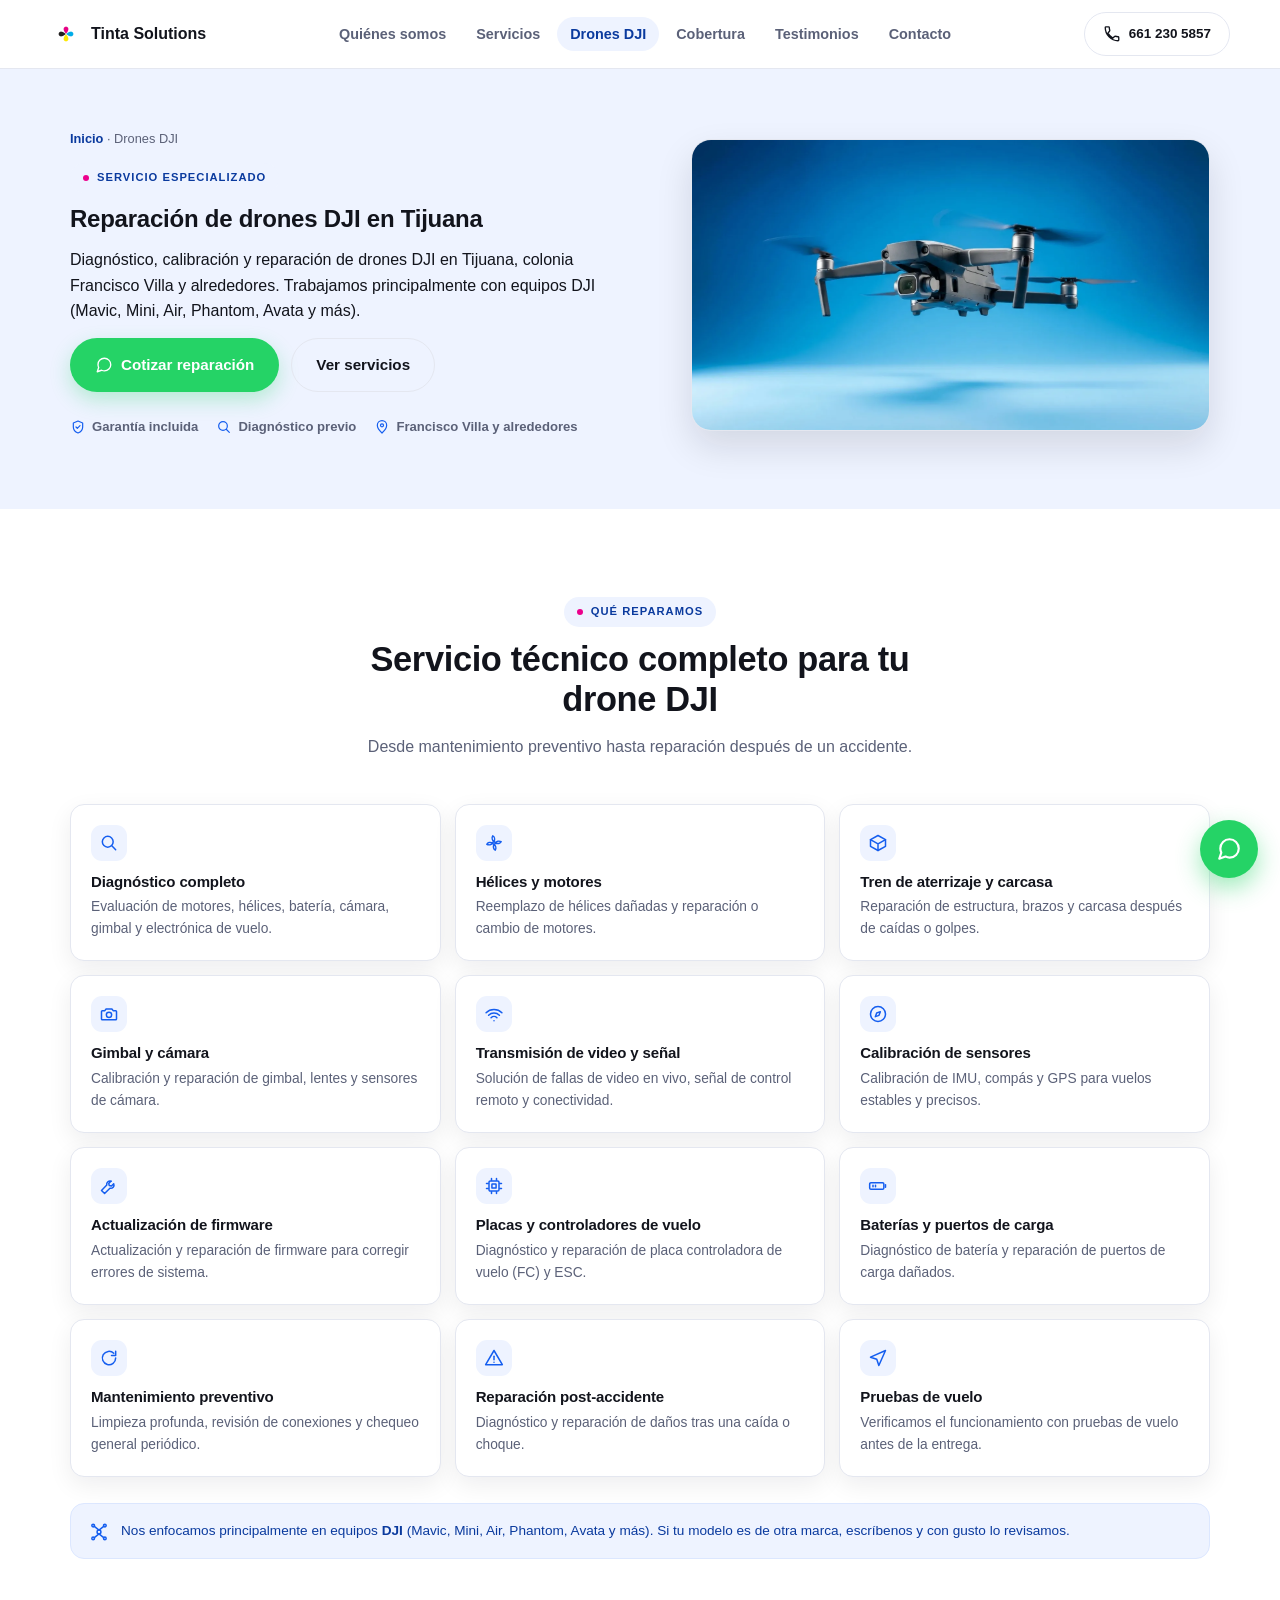
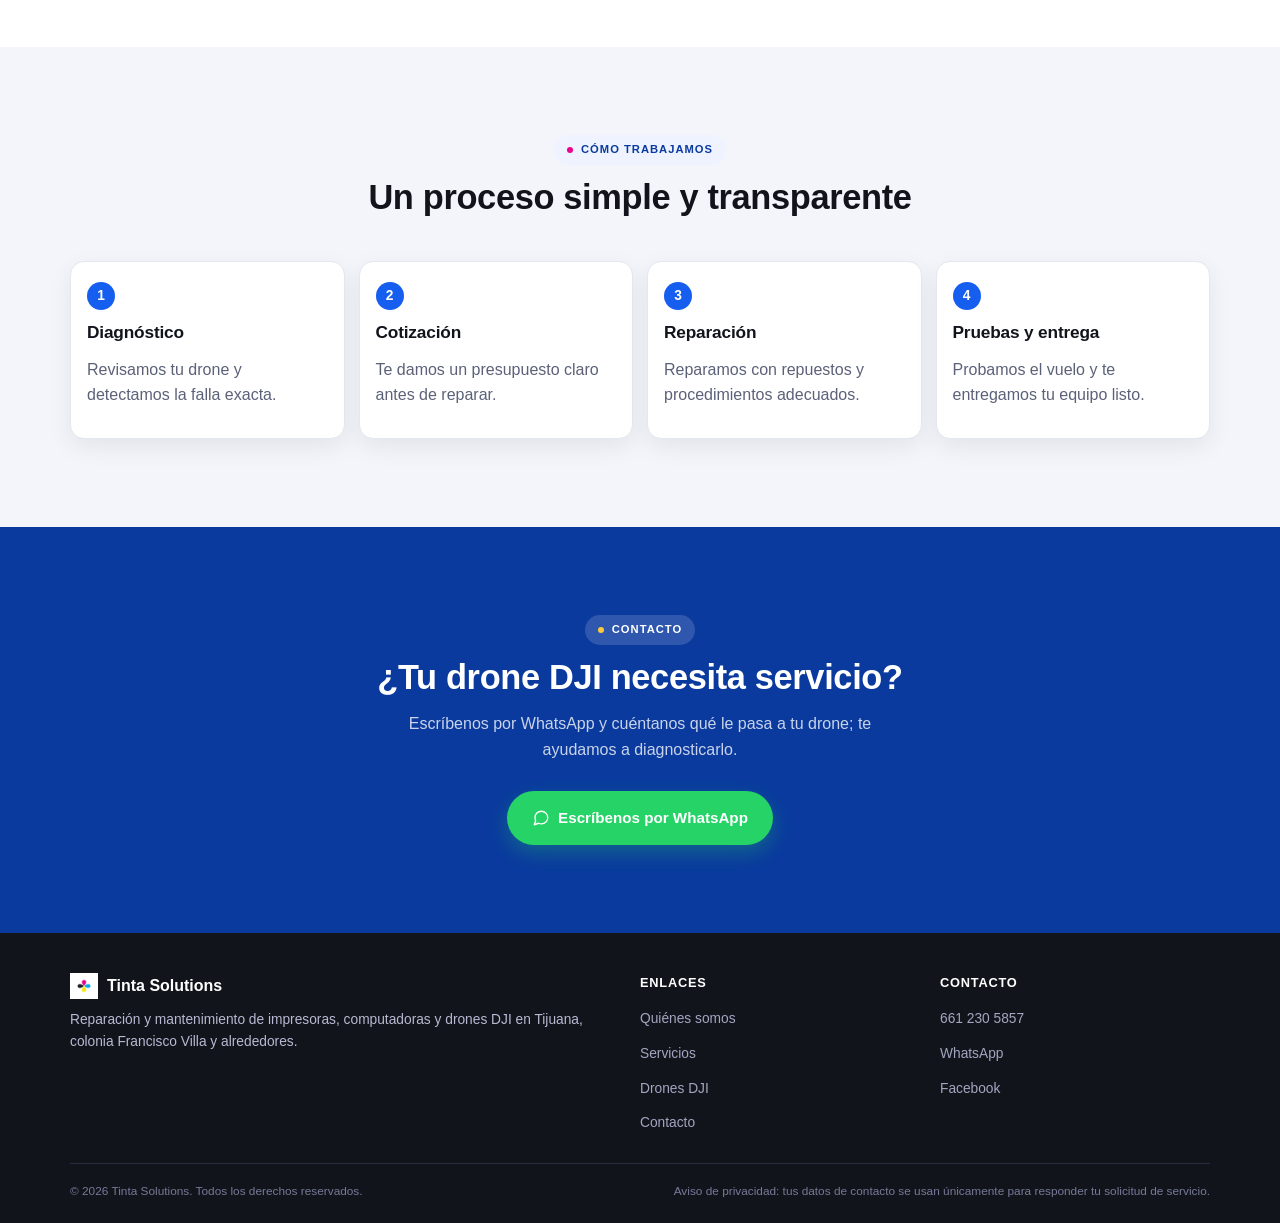
==== commit f34d9ea5: "Rediseño v4: iconos SVG en vez de emojis, fix real de overflow en grids (minmax(0,1fr) + min-width:0" ====
--- a/drones.html
+++ b/drones.html
@@ -51,12 +51,33 @@
 </script>
 </head>
 <body>
+<svg style="display:none" aria-hidden="true">
+<symbol id="i-phone" viewBox="0 0 24 24"><path d="M6.6 10.8c1.4 2.8 3.8 5.2 6.6 6.6l2.2-2.2c.3-.3.7-.4 1-.2 1.1.4 2.3.6 3.6.6.6 0 1 .4 1 1V20c0 .6-.4 1-1 1C10.9 21 3 13.1 3 3.4c0-.6.4-1 1-1h3.4c.6 0 1 .4 1 1 0 1.3.2 2.5.6 3.6.1.4 0 .8-.2 1L6.6 10.8Z"/></symbol>
+<symbol id="i-chat" viewBox="0 0 24 24"><path d="M21 11.5a8.4 8.4 0 0 1-8.4 8.4c-1.3 0-2.6-.3-3.8-.9L3 21l1.9-5.7a8.4 8.4 0 0 1-.9-3.8A8.4 8.4 0 0 1 12.5 3a8.5 8.5 0 0 1 8.5 8.5Z"/></symbol>
+<symbol id="i-shield" viewBox="0 0 24 24"><path d="M12 3l7 3v6c0 4.5-3 7.5-7 9-4-1.5-7-4.5-7-9V6l7-3Z"/><path d="M9 12l2 2 4-4"/></symbol>
+<symbol id="i-pin" viewBox="0 0 24 24"><path d="M12 21s7-6.3 7-11.5A7 7 0 0 0 5 9.5C5 14.7 12 21 12 21Z"/><circle cx="12" cy="9.5" r="2.3"/></symbol>
+<symbol id="i-drone" viewBox="0 0 24 24"><circle cx="12" cy="12" r="2.3"/><path d="M12 9.7 6 5M12 9.7l6-4.7M12 14.3 6 19M12 14.3l6 4.7"/><circle cx="5" cy="4.3" r="1.6"/><circle cx="19" cy="4.3" r="1.6"/><circle cx="5" cy="19.7" r="1.6"/><circle cx="19" cy="19.7" r="1.6"/></symbol>
+<symbol id="i-search" viewBox="0 0 24 24"><circle cx="10.5" cy="10.5" r="6.5"/><path d="m20 20-4.3-4.3"/></symbol>
+<symbol id="i-fan" viewBox="0 0 24 24"><circle cx="12" cy="12" r="1.6"/><path d="M12 10.4c1.5-3 .5-6-1.5-7-1.5 2.5-.5 5.5 1.5 7ZM13.6 12c3 1.5 6 .5 7-1.5-2.5-1.5-5.5-.5-7 1.5ZM12 13.6c-1.5 3-.5 6 1.5 7 1.5-2.5.5-5.5-1.5-7ZM10.4 12c-3-1.5-6-.5-7 1.5 2.5 1.5 5.5.5 7-1.5Z"/></symbol>
+<symbol id="i-box" viewBox="0 0 24 24"><path d="M12 3 21 8v8l-9 5-9-5V8l9-5Z"/><path d="M3 8l9 5 9-5M12 13v8"/></symbol>
+<symbol id="i-camera" viewBox="0 0 24 24"><path d="M4 8h3l1.5-2h7L17 8h3a1 1 0 0 1 1 1v9a1 1 0 0 1-1 1H4a1 1 0 0 1-1-1V9a1 1 0 0 1 1-1Z"/><circle cx="12" cy="13" r="3.2"/></symbol>
+<symbol id="i-signal" viewBox="0 0 24 24"><path d="M12 20h.01"/><path d="M8.5 16.5a5 5 0 0 1 7 0"/><path d="M5.5 13.5a9.5 9.5 0 0 1 13 0"/><path d="M2.5 10.5a13.5 13.5 0 0 1 19 0"/></symbol>
+<symbol id="i-compass" viewBox="0 0 24 24"><circle cx="12" cy="12" r="9"/><path d="m14.8 9.2-1.6 4.4-4.4 1.6 1.6-4.4 4.4-1.6Z"/></symbol>
+<symbol id="i-wrench" viewBox="0 0 24 24"><path d="M14.7 6.3a4 4 0 0 0-5.4 4.6L3 17.3l3.7 3.7 6.4-6.3a4 4 0 0 0 4.6-5.4l-2.8 2.8-2.6-.6-.6-2.6 2.8-2.8Z"/></symbol>
+<symbol id="i-cpu" viewBox="0 0 24 24"><rect x="6" y="6" width="12" height="12" rx="1.5"/><rect x="9.5" y="9.5" width="5" height="5" rx="0.5"/><path d="M9 3v2M15 3v2M9 19v2M15 19v2M3 9h2M3 15h2M19 9h2M19 15h2"/></symbol>
+<symbol id="i-battery" viewBox="0 0 24 24"><rect x="2" y="8" width="17" height="8" rx="1.5"/><path d="M21 10.5v3"/><path d="M6 11v2M9 11v2"/></symbol>
+<symbol id="i-alert" viewBox="0 0 24 24"><path d="M12 3 22 20H2L12 3Z"/><path d="M12 10v4"/><path d="M12 17h.01"/></symbol>
+<symbol id="i-send" viewBox="0 0 24 24"><path d="m3 11 18-8-8 18-2.5-7.5L3 11Z"/></symbol>
+<symbol id="i-refresh" viewBox="0 0 24 24"><path d="M20 12a8 8 0 1 1-2.3-5.6"/><path d="M20 4v5h-5"/></symbol>
+<symbol id="i-menu" viewBox="0 0 24 24"><path d="M3 6h18M3 12h18M3 18h18"/></symbol>
+</svg>
+
 <a class="skip-link" href="#main">Saltar al contenido</a>
 
 <header class="site-header">
   <div class="container nav">
     <a class="brand" href="/#top">
-      <img src="/images/logo-icon.webp" alt="Logo Tinta Solutions" width="36" height="36">
+      <img src="/images/logo-icon.webp" alt="Logo Tinta Solutions" width="32" height="32">
       <span class="brand-name">Tinta Solutions</span>
     </a>
     <nav aria-label="Navegación principal">
@@ -70,8 +91,8 @@
       </ul>
     </nav>
     <div class="nav-cta">
-      <a class="btn btn-outline on-light btn-sm" href="tel:+526612305857">📞 661 230 5857</a>
-      <button class="nav-toggle" aria-label="Abrir menú" aria-expanded="false" aria-controls="nav-links">☰</button>
+      <a class="btn btn-outline btn-sm" href="tel:+526612305857"><svg class="icn"><use href="#i-phone"/></svg><span class="label">661 230 5857</span></a>
+      <button class="nav-toggle" aria-label="Abrir menú" aria-expanded="false" aria-controls="nav-links"><svg class="icn" style="width:24px;height:24px"><use href="#i-menu"/></svg></button>
     </div>
   </div>
 </header>
@@ -87,14 +108,14 @@
         <h1>Reparación de <span class="highlight">drones DJI</span> en Tijuana</h1>
         <p class="lead">Diagnóstico, calibración y reparación de drones DJI en Tijuana, colonia Francisco Villa y alrededores. Trabajamos principalmente con equipos DJI (Mavic, Mini, Air, Phantom, Avata y más).</p>
         <div class="hero-actions">
-          <a class="btn btn-primary" href="https://wa.me/526612305857?text=Hola%2C%20tengo%20un%20drone%20DJI%20que%20necesita%20servicio" target="_blank" rel="noopener">💬 Cotizar reparación</a>
+          <a class="btn btn-whatsapp" href="https://wa.me/526612305857?text=Hola%2C%20tengo%20un%20drone%20DJI%20que%20necesita%20servicio" target="_blank" rel="noopener"><svg class="icn"><use href="#i-chat"/></svg>Cotizar reparación</a>
           <a class="btn btn-outline" href="#servicios-drones">Ver servicios</a>
         </div>
-        <div class="hero-trust">
-          <span>🛡️ Garantía incluida</span>
-          <span>🔍 Diagnóstico previo</span>
-          <span>📍 Francisco Villa y alrededores</span>
-        </div>
+        <ul class="hero-trust">
+          <li><span><svg class="icn"><use href="#i-shield"/></svg>Garantía incluida</span></li>
+          <li><span><svg class="icn"><use href="#i-search"/></svg>Diagnóstico previo</span></li>
+          <li><span><svg class="icn"><use href="#i-pin"/></svg>Francisco Villa y alrededores</span></li>
+        </ul>
       </div>
       <div class="hero-media">
         <div class="frame r-16-9"><img src="/images/drone-hero.webp" alt="Drone DJI en reparación en Tijuana" width="1600" height="900" loading="eager"></div>
@@ -111,22 +132,23 @@
         <p class="muted">Desde mantenimiento preventivo hasta reparación después de un accidente.</p>
       </div>
       <div class="drone-services-grid">
-        <div class="drone-service-card"><span class="icon">🔍</span><h3>Diagnóstico completo</h3><p>Evaluación de motores, hélices, batería, cámara, gimbal y electrónica de vuelo.</p></div>
-        <div class="drone-service-card"><span class="icon">🌀</span><h3>Hélices y motores</h3><p>Reemplazo de hélices dañadas y reparación o cambio de motores.</p></div>
-        <div class="drone-service-card"><span class="icon">🛬</span><h3>Tren de aterrizaje y carcasa</h3><p>Reparación de estructura, brazos y carcasa después de caídas o golpes.</p></div>
-        <div class="drone-service-card"><span class="icon">🎥</span><h3>Gimbal y cámara</h3><p>Calibración y reparación de gimbal, lentes y sensores de cámara.</p></div>
-        <div class="drone-service-card"><span class="icon">📡</span><h3>Transmisión de video y señal</h3><p>Solución de fallas de video en vivo, señal de control remoto y conectividad.</p></div>
-        <div class="drone-service-card"><span class="icon">🧭</span><h3>Calibración de sensores</h3><p>Calibración de IMU, compás y GPS para vuelos estables y precisos.</p></div>
-        <div class="drone-service-card"><span class="icon">🔧</span><h3>Actualización de firmware</h3><p>Actualización y reparación de firmware para corregir errores de sistema.</p></div>
-        <div class="drone-service-card"><span class="icon">🖥️</span><h3>Placas y controladores de vuelo</h3><p>Diagnóstico y reparación de placa controladora de vuelo (FC) y ESC.</p></div>
-        <div class="drone-service-card"><span class="icon">🔋</span><h3>Baterías y puertos de carga</h3><p>Diagnóstico de batería y reparación de puertos de carga dañados.</p></div>
-        <div class="drone-service-card"><span class="icon">🧹</span><h3>Mantenimiento preventivo</h3><p>Limpieza profunda, revisión de conexiones y chequeo general periódico.</p></div>
-        <div class="drone-service-card"><span class="icon">💥</span><h3>Reparación post-accidente</h3><p>Diagnóstico y reparación de daños tras una caída o choque.</p></div>
-        <div class="drone-service-card"><span class="icon">✈️</span><h3>Pruebas de vuelo</h3><p>Verificamos el funcionamiento con pruebas de vuelo antes de la entrega.</p></div>
+        <div class="drone-service-card"><span class="icon"><svg class="icn"><use href="#i-search"/></svg></span><h3>Diagnóstico completo</h3><p>Evaluación de motores, hélices, batería, cámara, gimbal y electrónica de vuelo.</p></div>
+        <div class="drone-service-card"><span class="icon"><svg class="icn"><use href="#i-fan"/></svg></span><h3>Hélices y motores</h3><p>Reemplazo de hélices dañadas y reparación o cambio de motores.</p></div>
+        <div class="drone-service-card"><span class="icon"><svg class="icn"><use href="#i-box"/></svg></span><h3>Tren de aterrizaje y carcasa</h3><p>Reparación de estructura, brazos y carcasa después de caídas o golpes.</p></div>
+        <div class="drone-service-card"><span class="icon"><svg class="icn"><use href="#i-camera"/></svg></span><h3>Gimbal y cámara</h3><p>Calibración y reparación de gimbal, lentes y sensores de cámara.</p></div>
+        <div class="drone-service-card"><span class="icon"><svg class="icn"><use href="#i-signal"/></svg></span><h3>Transmisión de video y señal</h3><p>Solución de fallas de video en vivo, señal de control remoto y conectividad.</p></div>
+        <div class="drone-service-card"><span class="icon"><svg class="icn"><use href="#i-compass"/></svg></span><h3>Calibración de sensores</h3><p>Calibración de IMU, compás y GPS para vuelos estables y precisos.</p></div>
+        <div class="drone-service-card"><span class="icon"><svg class="icn"><use href="#i-wrench"/></svg></span><h3>Actualización de firmware</h3><p>Actualización y reparación de firmware para corregir errores de sistema.</p></div>
+        <div class="drone-service-card"><span class="icon"><svg class="icn"><use href="#i-cpu"/></svg></span><h3>Placas y controladores de vuelo</h3><p>Diagnóstico y reparación de placa controladora de vuelo (FC) y ESC.</p></div>
+        <div class="drone-service-card"><span class="icon"><svg class="icn"><use href="#i-battery"/></svg></span><h3>Baterías y puertos de carga</h3><p>Diagnóstico de batería y reparación de puertos de carga dañados.</p></div>
+        <div class="drone-service-card"><span class="icon"><svg class="icn"><use href="#i-refresh"/></svg></span><h3>Mantenimiento preventivo</h3><p>Limpieza profunda, revisión de conexiones y chequeo general periódico.</p></div>
+        <div class="drone-service-card"><span class="icon"><svg class="icn"><use href="#i-alert"/></svg></span><h3>Reparación post-accidente</h3><p>Diagnóstico y reparación de daños tras una caída o choque.</p></div>
+        <div class="drone-service-card"><span class="icon"><svg class="icn"><use href="#i-send"/></svg></span><h3>Pruebas de vuelo</h3><p>Verificamos el funcionamiento con pruebas de vuelo antes de la entrega.</p></div>
       </div>
 
       <div class="brand-note">
-        🚁 <span>Nos enfocamos principalmente en equipos <strong>DJI</strong> (Mavic, Mini, Air, Phantom, Avata y más). Si tu modelo es de otra marca, escríbenos y con gusto lo revisamos.</span>
+        <svg class="icn"><use href="#i-drone"/></svg>
+        <span>Nos enfocamos principalmente en equipos <strong>DJI</strong> (Mavic, Mini, Air, Phantom, Avata y más). Si tu modelo es de otra marca, escríbenos y con gusto lo revisamos.</span>
       </div>
     </div>
   </section>
@@ -153,7 +175,7 @@
       <span class="eyebrow">Contacto</span>
       <h2>¿Tu drone DJI necesita servicio?</h2>
       <p class="muted" style="max-width:520px;margin:0 auto 28px">Escríbenos por WhatsApp y cuéntanos qué le pasa a tu drone; te ayudamos a diagnosticarlo.</p>
-      <a class="btn btn-primary" href="https://wa.me/526612305857?text=Hola%2C%20tengo%20un%20drone%20DJI%20que%20necesita%20servicio" target="_blank" rel="noopener">💬 Escríbenos por WhatsApp</a>
+      <a class="btn btn-whatsapp" href="https://wa.me/526612305857?text=Hola%2C%20tengo%20un%20drone%20DJI%20que%20necesita%20servicio" target="_blank" rel="noopener"><svg class="icn"><use href="#i-chat"/></svg>Escríbenos por WhatsApp</a>
     </div>
   </section>
 
@@ -164,7 +186,7 @@
     <div class="footer-grid">
       <div>
         <div class="footer-brand">
-          <img src="/images/logo-icon.webp" alt="Tinta Solutions" width="32" height="32">
+          <img src="/images/logo-icon.webp" alt="Tinta Solutions" width="28" height="28">
           <span>Tinta Solutions</span>
         </div>
         <p>Reparación y mantenimiento de impresoras, computadoras y drones DJI en Tijuana, colonia Francisco Villa y alrededores.</p>
@@ -194,7 +216,7 @@
   </div>
 </footer>
 
-<a class="whatsapp-float" href="https://wa.me/526612305857?text=Hola%2C%20tengo%20un%20drone%20DJI%20que%20necesita%20servicio" target="_blank" rel="noopener" aria-label="Escríbenos por WhatsApp">💬</a>
+<a class="whatsapp-float" href="https://wa.me/526612305857?text=Hola%2C%20tengo%20un%20drone%20DJI%20que%20necesita%20servicio" target="_blank" rel="noopener" aria-label="Escríbenos por WhatsApp"><svg class="icn"><use href="#i-chat"/></svg></a>
 
 <script src="/js/main.js"></script>
 </body>
--- a/css/style.css
+++ b/css/style.css
@@ -1,7 +1,9 @@
 /* ===================================================================
-   Tinta Solutions — sistema visual v3
-   Limpio, moderno, mobile-first. Azul como color dominante (marca),
-   CMYK solo como acentos puntuales (nunca como fondo o gradiente grande).
+   Tinta Solutions — sistema visual v4
+   Limpio, moderno, mobile-first. Iconos SVG (sin emojis).
+   Fix clave: todas las columnas de grid usan minmax(0,1fr) + min-width:0
+   en los hijos, para que SIEMPRE puedan encoger en pantallas angostas
+   (evita overflow horizontal / recortes en celular).
 =================================================================== */
 :root{
   --blue:#155EEF;
@@ -28,7 +30,7 @@
 }
 
 *,*::before,*::after{box-sizing:border-box}
-html{scroll-behavior:smooth}
+html{scroll-behavior:smooth;-webkit-text-size-adjust:100%}
 body{
   margin:0;
   font-family:var(--font);
@@ -38,19 +40,24 @@
   -webkit-font-smoothing:antialiased;
   overflow-x:hidden;
   font-size:16px;
-}
-img{max-width:100%;display:block}
+  min-width:0;
+}
+img,svg{max-width:100%;display:block}
 a{color:inherit;text-decoration:none}
 ul{margin:0;padding:0}
 button{font-family:var(--font)}
-.container{max-width:var(--maxw);margin:0 auto;padding:0 20px}
+.container{max-width:var(--maxw);margin:0 auto;padding:0 20px;min-width:0}
 section{padding:52px 0}
 @media (min-width:640px){section{padding:68px 0}}
 @media (min-width:960px){section{padding:88px 0}}
 
+/* Iconos SVG (sprite en <symbol>, usados con <use>) */
+.icn{width:20px;height:20px;stroke:currentColor;fill:none;stroke-width:1.8;stroke-linecap:round;stroke-linejoin:round;flex:0 0 auto;display:block}
+.icn-fill{fill:currentColor;stroke:none}
+
 /* Contenedores de imagen: SIEMPRE con relación de aspecto fija + cover,
    así ninguna imagen se ve estirada o aplastada sin importar su tamaño real */
-.frame{position:relative;overflow:hidden;border-radius:var(--radius-lg);background:var(--gray-100)}
+.frame{position:relative;overflow:hidden;border-radius:var(--radius-lg);background:var(--gray-100);min-width:0}
 .frame img{width:100%;height:100%;object-fit:cover;object-position:center}
 .frame.r-16-9{aspect-ratio:16/9}
 .frame.r-4-3{aspect-ratio:4/3}
@@ -66,7 +73,7 @@
   color:var(--blue-700);background:var(--blue-50);
   padding:6px 13px;border-radius:999px;margin-bottom:12px;
 }
-.eyebrow::before{content:"";width:6px;height:6px;border-radius:50%;background:var(--magenta)}
+.eyebrow::before{content:"";width:6px;height:6px;border-radius:50%;background:var(--magenta);flex:0 0 auto}
 .section-head{max-width:620px;margin:0 auto 36px;text-align:center}
 @media (min-width:640px){.section-head{margin-bottom:44px}}
 
@@ -75,7 +82,7 @@
   display:inline-flex;align-items:center;justify-content:center;gap:8px;
   padding:14px 24px;border-radius:999px;font-weight:800;font-size:.95rem;
   border:1.5px solid transparent;cursor:pointer;transition:transform .12s ease, box-shadow .12s ease, background .12s ease;
-  white-space:nowrap;
+  max-width:100%;
 }
 .btn:active{transform:scale(.97)}
 .btn-primary{background:var(--blue);color:#fff;box-shadow:0 8px 20px rgba(21,94,239,.28)}
@@ -88,22 +95,24 @@
 .btn-whatsapp{background:#25D366;color:#fff;box-shadow:0 8px 20px rgba(37,211,102,.28)}
 .btn-block{width:100%}
 .btn-sm{padding:10px 18px;font-size:.84rem}
+.btn .icn{width:18px;height:18px}
 @media (max-width:480px){
-  .hero-actions .btn, .drone-hero .hero-actions .btn{width:100%}
+  .hero-actions .btn{width:100%}
 }
 
 /* Header */
 .site-header{position:sticky;top:0;z-index:50;background:rgba(255,255,255,.94);backdrop-filter:saturate(180%) blur(10px);border-bottom:1px solid var(--gray-200)}
-.nav{display:flex;align-items:center;justify-content:space-between;padding:12px 0;gap:12px}
-.brand{display:flex;align-items:center;gap:9px;min-width:0}
+.nav{display:flex;align-items:center;justify-content:space-between;padding:12px 0;gap:10px;min-width:0}
+.brand{display:flex;align-items:center;gap:9px;min-width:0;flex-shrink:1}
 .brand img{height:32px;width:auto;flex:0 0 auto}
-.brand-name{font-weight:800;font-size:1rem;color:var(--ink);white-space:nowrap}
+.brand-name{font-weight:800;font-size:1rem;color:var(--ink);white-space:nowrap;overflow:hidden;text-overflow:ellipsis}
 .nav-links{display:flex;gap:4px;list-style:none;align-items:center}
 .nav-links a{padding:9px 13px;border-radius:999px;font-weight:700;font-size:.9rem;color:var(--gray-600)}
 .nav-links a:hover{background:var(--blue-50);color:var(--blue-700)}
 .nav-links a.active{background:var(--blue-50);color:var(--blue-700)}
 .nav-cta{display:flex;align-items:center;gap:8px;flex:0 0 auto}
-.nav-toggle{display:none;background:none;border:none;font-size:1.5rem;cursor:pointer;color:var(--ink);padding:4px 6px;line-height:1}
+.nav-cta .btn span.label{display:inline}
+.nav-toggle{display:none;align-items:center;justify-content:center;background:none;border:none;cursor:pointer;color:var(--ink);padding:6px;line-height:1}
 
 @media (max-width:960px){
   .nav-links{
@@ -114,128 +123,142 @@
   }
   .nav-links.open{transform:translateY(0)}
   .nav-links a{padding:15px 16px;font-size:1rem;border-radius:var(--radius-sm)}
-  .nav-toggle{display:block}
-  .nav-cta .btn-outline{display:none}
+  .nav-toggle{display:flex}
+  .nav-cta .btn-outline span.label{display:none}
+  .nav-cta .btn-outline{padding:10px}
   .brand-name{display:none}
 }
-@media (max-width:360px){.nav-cta .btn-sm{padding:9px 12px;font-size:.8rem}}
+@media (max-width:340px){.nav-cta{gap:6px}}
 
 /* Hero — claro y limpio, sin fondos oscuros ni gradientes pesados */
-.hero{padding:36px 0 44px;background:var(--white)}
-@media (min-width:640px){.hero{padding:56px 0 60px}}
+.hero{padding:32px 0 40px;background:var(--white)}
+@media (min-width:640px){.hero{padding:52px 0 56px}}
 @media (min-width:960px){.hero{padding:76px 0 84px}}
-.hero-grid{display:grid;grid-template-columns:1fr;gap:36px;align-items:center}
-@media (min-width:960px){.hero-grid{grid-template-columns:1.05fr .95fr;gap:48px}}
-.hero h1{font-size:clamp(1.85rem,6vw,2.9rem);margin-bottom:16px;color:var(--ink)}
+.hero-grid{display:grid;grid-template-columns:minmax(0,1fr);gap:32px;align-items:center}
+@media (min-width:960px){.hero-grid{grid-template-columns:minmax(0,1.05fr) minmax(0,.95fr);gap:48px}}
+.hero-copy{min-width:0}
+.hero h1{font-size:clamp(1.7rem,6vw,2.9rem);margin-bottom:16px;color:var(--ink);word-break:break-word}
 .hero .highlight{color:var(--blue)}
-.hero p.lead{font-size:1.05rem;color:var(--gray-600);margin-bottom:26px;max-width:520px}
+.hero p.lead{font-size:1.02rem;color:var(--gray-600);margin-bottom:24px;max-width:520px}
 @media (min-width:640px){.hero p.lead{font-size:1.12rem}}
-.hero-actions{display:flex;flex-wrap:wrap;gap:12px;margin-bottom:26px}
-.hero-trust{display:flex;flex-wrap:wrap;gap:10px 18px;font-size:.84rem;color:var(--gray-600)}
-.hero-trust span{display:inline-flex;align-items:center;gap:7px;font-weight:700}
-.hero-media{position:relative}
+.hero-actions{display:flex;flex-wrap:wrap;gap:12px;margin-bottom:24px}
+.hero-trust{display:flex;flex-wrap:wrap;gap:10px 18px;font-size:.82rem;color:var(--gray-600);list-style:none}
+.hero-trust span{display:inline-flex;align-items:center;gap:6px;font-weight:700}
+.hero-trust .icn{width:16px;height:16px;color:var(--blue)}
+.hero-media{position:relative;min-width:0}
 .hero-media .frame{box-shadow:var(--shadow-strong);border:1px solid var(--gray-200)}
 .hero-badge{
-  position:relative;margin-top:-28px;margin-left:16px;background:#fff;color:var(--ink);
-  border-radius:14px;box-shadow:var(--shadow-strong);padding:12px 16px;
-  font-size:.82rem;font-weight:800;display:inline-flex;align-items:center;gap:9px;
+  max-width:calc(100% - 16px);
+  margin-top:-24px;margin-left:16px;background:#fff;color:var(--ink);
+  border-radius:14px;box-shadow:var(--shadow-strong);padding:11px 15px;
+  font-size:.8rem;font-weight:800;display:flex;align-items:center;gap:9px;
   border:1px solid var(--gray-200);
 }
+.hero-badge span.txt{min-width:0}
 .dot{width:9px;height:9px;border-radius:50%;background:#25D366;display:inline-block;animation:blink 2s infinite;flex:0 0 auto}
 @keyframes blink{0%,100%{opacity:1}50%{opacity:.35}}
 
 /* Franja de servicios (chips simples, sin fondo oscuro) */
 .trustbar{border-top:1px solid var(--gray-200);border-bottom:1px solid var(--gray-200);background:var(--gray-100)}
-.trustbar .container{display:flex;flex-wrap:wrap;gap:10px 26px;justify-content:center;padding:16px 20px;font-size:.82rem;font-weight:700;color:var(--gray-600)}
+.trustbar .container{display:flex;flex-wrap:wrap;gap:10px 24px;justify-content:center;padding:14px 20px;font-size:.8rem;font-weight:700;color:var(--gray-600)}
+.trustbar span{display:inline-flex;align-items:center;gap:7px}
+.trustbar .icn{width:16px;height:16px;color:var(--blue)}
 
 /* Quiénes somos */
 .bg-soft{background:var(--gray-100)}
-.about-grid{display:grid;grid-template-columns:1fr;gap:32px;align-items:center}
-@media (min-width:900px){.about-grid{grid-template-columns:1fr 1fr;gap:48px}}
+.about-grid{display:grid;grid-template-columns:minmax(0,1fr);gap:30px;align-items:center}
+@media (min-width:900px){.about-grid{grid-template-columns:minmax(0,1fr) minmax(0,1fr);gap:48px}}
+.about-media{min-width:0}
 .about-media .frame{box-shadow:var(--shadow-soft)}
+.about-copy{min-width:0}
 .about-points{list-style:none;margin:20px 0 0;display:grid;gap:12px}
 .about-points li{display:flex;gap:12px;align-items:flex-start;font-weight:600;font-size:.95rem}
 .chip{
-  flex:0 0 auto;width:26px;height:26px;border-radius:8px;
+  flex:0 0 auto;width:28px;height:28px;border-radius:8px;
   display:flex;align-items:center;justify-content:center;
-  background:var(--blue-50);color:var(--blue);font-size:.78rem;font-weight:900;
-}
+  background:var(--blue-50);color:var(--blue);
+}
+.chip .icn{width:15px;height:15px}
 
 /* Servicios */
-.services-grid{display:grid;grid-template-columns:1fr;gap:24px}
-@media (min-width:760px){.services-grid{grid-template-columns:1fr 1fr;gap:26px}}
+.services-grid{display:grid;grid-template-columns:minmax(0,1fr);gap:22px}
+@media (min-width:760px){.services-grid{grid-template-columns:minmax(0,1fr) minmax(0,1fr);gap:24px}}
 .service-card{
   background:var(--white);border:1px solid var(--gray-200);border-radius:var(--radius-lg);
-  box-shadow:var(--shadow-soft);overflow:hidden;display:flex;flex-direction:column;
+  box-shadow:var(--shadow-soft);overflow:hidden;display:flex;flex-direction:column;min-width:0;
 }
 .service-card .frame{border-radius:0}
-.service-card-body{padding:22px 24px 26px}
+.service-card-body{padding:20px 22px 24px;min-width:0}
 .service-card h3{display:flex;align-items:center;gap:10px;margin-bottom:14px}
 .service-card h3 .ico{
   width:34px;height:34px;border-radius:10px;display:flex;align-items:center;justify-content:center;
-  background:var(--blue-50);color:var(--blue);font-size:1rem;flex:0 0 auto;
+  background:var(--blue-50);color:var(--blue);flex:0 0 auto;
 }
 .service-list{list-style:none;display:grid;gap:9px}
-.service-list li{display:flex;gap:9px;align-items:flex-start;font-size:.9rem;color:var(--gray-600)}
+.service-list li{display:flex;gap:9px;align-items:flex-start;font-size:.89rem;color:var(--gray-600)}
 .service-list li::before{content:"";width:6px;height:6px;border-radius:50%;background:var(--blue);margin-top:7px;flex:0 0 auto}
 
 /* Banner drones */
 .drone-banner{
-  display:grid;grid-template-columns:1fr;gap:22px;align-items:center;
-  border-radius:var(--radius-lg);padding:26px;margin-top:26px;
+  display:grid;grid-template-columns:minmax(0,1fr);gap:20px;align-items:center;
+  border-radius:var(--radius-lg);padding:22px;margin-top:24px;
   background:var(--blue-50);border:1px solid var(--blue-100);
 }
-@media (min-width:760px){.drone-banner{grid-template-columns:1.1fr .9fr;padding:32px;gap:28px}}
+@media (min-width:760px){.drone-banner{grid-template-columns:minmax(0,1.1fr) minmax(0,.9fr);padding:30px;gap:26px}}
+.drone-banner-copy{min-width:0}
 .drone-banner .frame{box-shadow:var(--shadow-soft)}
 .drone-banner .eyebrow{background:#fff}
-.drone-banner h3{font-size:1.35rem;margin-bottom:8px;color:var(--ink)}
-.drone-banner p{color:var(--gray-600);margin-bottom:18px}
+.drone-banner h3{font-size:1.3rem;margin-bottom:8px;color:var(--ink)}
+.drone-banner p{color:var(--gray-600);margin-bottom:16px}
 
 /* Por qué elegirnos */
-.why-grid{display:grid;grid-template-columns:1fr;gap:16px}
-@media (min-width:560px){.why-grid{grid-template-columns:1fr 1fr}}
-@media (min-width:960px){.why-grid{grid-template-columns:repeat(4,1fr)}}
-.why-card{background:var(--white);border:1px solid var(--gray-200);border-radius:var(--radius-md);padding:24px 20px;box-shadow:var(--shadow-soft)}
+.why-grid{display:grid;grid-template-columns:minmax(0,1fr);gap:14px}
+@media (min-width:560px){.why-grid{grid-template-columns:repeat(2,minmax(0,1fr))}}
+@media (min-width:960px){.why-grid{grid-template-columns:repeat(4,minmax(0,1fr))}}
+.why-card{background:var(--white);border:1px solid var(--gray-200);border-radius:var(--radius-md);padding:22px 18px;box-shadow:var(--shadow-soft);min-width:0}
 .why-card .icon{
-  width:40px;height:40px;border-radius:11px;margin-bottom:12px;
-  display:flex;align-items:center;justify-content:center;font-size:1.2rem;
+  width:38px;height:38px;border-radius:11px;margin-bottom:12px;
+  display:flex;align-items:center;justify-content:center;
   background:var(--blue-50);color:var(--blue);
 }
-.why-card h3{font-size:.98rem;margin-bottom:6px}
-.why-card p{color:var(--gray-600);font-size:.88rem;margin:0}
+.why-card h3{font-size:.96rem;margin-bottom:6px}
+.why-card p{color:var(--gray-600);font-size:.87rem;margin:0}
 
 /* Cobertura */
-.coverage-grid{display:grid;grid-template-columns:1fr;gap:30px}
-@media (min-width:900px){.coverage-grid{grid-template-columns:1fr 1fr;gap:40px;align-items:start}}
-.map-wrap{border-radius:var(--radius-lg);overflow:hidden;box-shadow:var(--shadow-soft);border:1px solid var(--gray-200)}
-.map-wrap iframe{width:100%;height:300px;border:0;display:block}
+.coverage-grid{display:grid;grid-template-columns:minmax(0,1fr);gap:28px}
+@media (min-width:900px){.coverage-grid{grid-template-columns:minmax(0,1fr) minmax(0,1fr);gap:40px;align-items:start}}
+.coverage-info{min-width:0}
+.map-wrap{border-radius:var(--radius-lg);overflow:hidden;box-shadow:var(--shadow-soft);border:1px solid var(--gray-200);min-width:0}
+.map-wrap iframe{width:100%;height:280px;border:0;display:block}
 @media (min-width:640px){.map-wrap iframe{height:340px}}
-.coverage-info dl{display:grid;grid-template-columns:auto 1fr;gap:8px 16px;margin:20px 0}
-.coverage-info dt{font-weight:800;font-size:.92rem}
-.coverage-info dd{margin:0;color:var(--gray-600);font-size:.92rem}
+.coverage-info dl{display:grid;grid-template-columns:minmax(0,auto) minmax(0,1fr);gap:8px 16px;margin:20px 0}
+.coverage-info dt{font-weight:800;font-size:.9rem}
+.coverage-info dd{margin:0;color:var(--gray-600);font-size:.9rem}
 .zone-tags{display:flex;flex-wrap:wrap;gap:8px;margin:16px 0 24px}
 .zone-tags span{background:var(--blue-50);color:var(--blue-700);font-weight:700;font-size:.8rem;padding:6px 12px;border-radius:999px}
 
 /* Testimonios */
-.testimonials-grid{display:grid;grid-template-columns:1fr;gap:18px}
-@media (min-width:760px){.testimonials-grid{grid-template-columns:repeat(3,1fr)}}
-.testimonial-card{background:var(--white);border:1.5px dashed var(--gray-200);border-radius:var(--radius-md);padding:22px}
-.stars{color:var(--yellow);background:var(--ink);display:inline-block;padding:3px 9px;border-radius:6px;font-size:.8rem;margin-bottom:12px}
-.testimonial-card p{color:var(--gray-600);font-style:italic;font-size:.92rem;min-height:auto}
-.testimonial-name{font-weight:800;margin-top:10px;font-size:.9rem}
+.testimonials-grid{display:grid;grid-template-columns:minmax(0,1fr);gap:16px}
+@media (min-width:760px){.testimonials-grid{grid-template-columns:repeat(3,minmax(0,1fr))}}
+.testimonial-card{background:var(--white);border:1.5px dashed var(--gray-200);border-radius:var(--radius-md);padding:20px;min-width:0}
+.stars{color:var(--yellow);background:var(--ink);display:inline-block;padding:3px 9px;border-radius:6px;font-size:.78rem;margin-bottom:12px}
+.testimonial-card p{color:var(--gray-600);font-style:italic;font-size:.9rem}
+.testimonial-name{font-weight:800;margin-top:10px;font-size:.88rem}
 
 /* Contacto — bloque de color sólido, sin gradientes ni blobs */
 .contact-section{background:var(--blue-700);color:#fff}
-.contact-grid{display:grid;grid-template-columns:1fr;gap:32px}
-@media (min-width:900px){.contact-grid{grid-template-columns:1fr 1fr;gap:44px}}
+.contact-grid{display:grid;grid-template-columns:minmax(0,1fr);gap:30px}
+@media (min-width:900px){.contact-grid{grid-template-columns:minmax(0,1fr) minmax(0,1fr);gap:44px}}
+.contact-copy{min-width:0}
 .contact-section .eyebrow{background:rgba(255,255,255,.15);color:#fff}
 .contact-section .eyebrow::before{background:var(--yellow)}
 .contact-section .muted{color:rgba(255,255,255,.78)}
 .contact-list{list-style:none;margin:0 0 22px;display:grid;gap:14px}
-.contact-list li{display:flex;gap:12px;align-items:center;font-size:.94rem}
+.contact-list li{display:flex;gap:12px;align-items:center;font-size:.92rem;min-width:0}
+.contact-list li a,.contact-list li span.txt{min-width:0;overflow-wrap:break-word}
 .contact-list .chip{background:rgba(255,255,255,.15);color:#fff}
 .contact-list a{font-weight:800}
-.form-card{background:#fff;color:var(--ink);border-radius:var(--radius-lg);padding:24px;box-shadow:var(--shadow-strong)}
+.form-card{background:#fff;color:var(--ink);border-radius:var(--radius-lg);padding:22px;box-shadow:var(--shadow-strong);min-width:0}
 @media (min-width:640px){.form-card{padding:28px}}
 .form-row{margin-bottom:14px}
 .form-row label{display:block;font-weight:800;font-size:.84rem;margin-bottom:6px}
@@ -249,57 +272,59 @@
 .form-success{display:none;background:#E7F8EE;border:1px solid #BEEBCF;color:#186A38;padding:13px;border-radius:var(--radius-sm);margin-bottom:14px;font-size:.86rem;font-weight:700}
 
 /* Footer */
-.site-footer{background:var(--ink);color:#b7bad2;padding:44px 0 24px}
-.footer-grid{display:grid;grid-template-columns:1fr;gap:28px;margin-bottom:30px}
-@media (min-width:640px){.footer-grid{grid-template-columns:2fr 1fr 1fr;gap:32px}}
+.site-footer{background:var(--ink);color:#b7bad2;padding:40px 0 22px}
+.footer-grid{display:grid;grid-template-columns:minmax(0,1fr);gap:26px;margin-bottom:28px}
+@media (min-width:640px){.footer-grid{grid-template-columns:minmax(0,2fr) minmax(0,1fr) minmax(0,1fr);gap:30px}}
 .footer-brand{display:flex;align-items:center;gap:9px;margin-bottom:10px}
-.footer-brand img{height:28px}
+.footer-brand img{height:26px}
 .footer-brand span{font-weight:800;color:#fff}
-.site-footer p{font-size:.88rem}
-.site-footer h4{color:#fff;font-size:.82rem;margin:0 0 12px;text-transform:uppercase;letter-spacing:.06em}
+.site-footer p{font-size:.86rem}
+.site-footer h4{color:#fff;font-size:.8rem;margin:0 0 12px;text-transform:uppercase;letter-spacing:.06em}
 .footer-links{list-style:none;display:grid;gap:9px}
-.footer-links a{color:#a3a6c0;font-size:.88rem}
+.footer-links a{color:#a3a6c0;font-size:.86rem}
 .footer-links a:hover{color:#fff}
-.footer-bottom{border-top:1px solid #2A2D3F;padding-top:20px;display:flex;flex-wrap:wrap;gap:10px;justify-content:space-between;font-size:.76rem;color:#767a97}
+.footer-bottom{border-top:1px solid #2A2D3F;padding-top:18px;display:flex;flex-wrap:wrap;gap:10px;justify-content:space-between;font-size:.74rem;color:#767a97}
 
 /* WhatsApp flotante */
 .whatsapp-float{
-  position:fixed;right:16px;bottom:16px;z-index:60;width:56px;height:56px;border-radius:50%;
+  position:fixed;right:16px;bottom:16px;z-index:60;width:54px;height:54px;border-radius:50%;
   background:#25D366;color:#fff;display:flex;align-items:center;justify-content:center;
-  box-shadow:0 10px 24px rgba(37,211,102,.45);font-size:1.55rem;animation:pulse 2.4s infinite;
-}
-@media (min-width:640px){.whatsapp-float{right:22px;bottom:22px;width:60px;height:60px}}
+  box-shadow:0 10px 24px rgba(37,211,102,.45);animation:pulse 2.4s infinite;
+}
+.whatsapp-float .icn{width:26px;height:26px;stroke-width:2}
+@media (min-width:640px){.whatsapp-float{right:22px;bottom:22px;width:58px;height:58px}}
 @keyframes pulse{0%{box-shadow:0 0 0 0 rgba(37,211,102,.5)}70%{box-shadow:0 0 0 16px rgba(37,211,102,0)}100%{box-shadow:0 0 0 0 rgba(37,211,102,0)}}
 
 .skip-link{position:absolute;left:-999px;top:auto;background:var(--ink);color:#fff;padding:10px 16px;border-radius:8px;z-index:100}
 .skip-link:focus{left:16px;top:16px}
 
 /* Página de drones — mismo lenguaje claro, sin fondo oscuro con blobs */
-.drone-hero{padding:32px 0 40px;background:var(--blue-50)}
-@media (min-width:640px){.drone-hero{padding:48px 0 56px}}
-@media (min-width:960px){.drone-hero{padding:64px 0 72px}}
-.breadcrumb{font-size:.82rem;color:var(--gray-600);margin-bottom:16px}
+.drone-hero{padding:28px 0 36px;background:var(--blue-50)}
+@media (min-width:640px){.drone-hero{padding:44px 0 52px}}
+@media (min-width:960px){.drone-hero{padding:60px 0 68px}}
+.breadcrumb{font-size:.8rem;color:var(--gray-600);margin-bottom:14px}
 .breadcrumb a{color:var(--blue-700);font-weight:700}
-.drone-services-grid{display:grid;grid-template-columns:1fr;gap:16px}
-@media (min-width:640px){.drone-services-grid{grid-template-columns:1fr 1fr}}
-@media (min-width:960px){.drone-services-grid{grid-template-columns:repeat(3,1fr)}}
-.drone-service-card{background:#fff;border:1px solid var(--gray-200);border-radius:var(--radius-md);padding:22px;box-shadow:var(--shadow-soft)}
+.drone-services-grid{display:grid;grid-template-columns:minmax(0,1fr);gap:14px}
+@media (min-width:640px){.drone-services-grid{grid-template-columns:repeat(2,minmax(0,1fr))}}
+@media (min-width:960px){.drone-services-grid{grid-template-columns:repeat(3,minmax(0,1fr))}}
+.drone-service-card{background:#fff;border:1px solid var(--gray-200);border-radius:var(--radius-md);padding:20px;box-shadow:var(--shadow-soft);min-width:0}
 .drone-service-card .icon{
-  width:38px;height:38px;border-radius:11px;margin-bottom:12px;display:flex;align-items:center;justify-content:center;
-  background:var(--blue-50);color:var(--blue);font-size:1.1rem;
-}
-.drone-service-card h3{font-size:.96rem;margin-bottom:6px}
-.drone-service-card p{color:var(--gray-600);font-size:.87rem;margin:0}
-.process-steps{display:grid;grid-template-columns:1fr;gap:16px;counter-reset:step}
-@media (min-width:560px){.process-steps{grid-template-columns:1fr 1fr}}
-@media (min-width:900px){.process-steps{grid-template-columns:repeat(4,1fr)}}
-.process-step{position:relative;padding:22px 18px 18px;background:var(--white);border:1px solid var(--gray-200);border-radius:var(--radius-md);box-shadow:var(--shadow-soft)}
+  width:36px;height:36px;border-radius:11px;margin-bottom:12px;display:flex;align-items:center;justify-content:center;
+  background:var(--blue-50);color:var(--blue);
+}
+.drone-service-card h3{font-size:.94rem;margin-bottom:6px}
+.drone-service-card p{color:var(--gray-600);font-size:.86rem;margin:0}
+.process-steps{display:grid;grid-template-columns:minmax(0,1fr);gap:14px;counter-reset:step}
+@media (min-width:560px){.process-steps{grid-template-columns:repeat(2,minmax(0,1fr))}}
+@media (min-width:900px){.process-steps{grid-template-columns:repeat(4,minmax(0,1fr))}}
+.process-step{position:relative;padding:20px 16px 16px;background:var(--white);border:1px solid var(--gray-200);border-radius:var(--radius-md);box-shadow:var(--shadow-soft);min-width:0}
 .process-step::before{
   counter-increment:step;content:counter(step);
-  width:30px;height:30px;border-radius:50%;background:var(--blue);
-  color:#fff;font-weight:800;display:flex;align-items:center;justify-content:center;margin-bottom:12px;font-size:.88rem;
+  width:28px;height:28px;border-radius:50%;background:var(--blue);
+  color:#fff;font-weight:800;display:flex;align-items:center;justify-content:center;margin-bottom:12px;font-size:.86rem;
 }
 .brand-note{
   display:flex;gap:12px;align-items:flex-start;background:var(--blue-50);border:1px solid var(--blue-100);border-radius:var(--radius-md);
-  padding:16px 18px;font-size:.86rem;color:var(--blue-700);margin-top:26px;
-}
+  padding:16px 18px;font-size:.85rem;color:var(--blue-700);margin-top:26px;min-width:0;
+}
+.brand-note .icn{color:var(--blue);margin-top:2px}
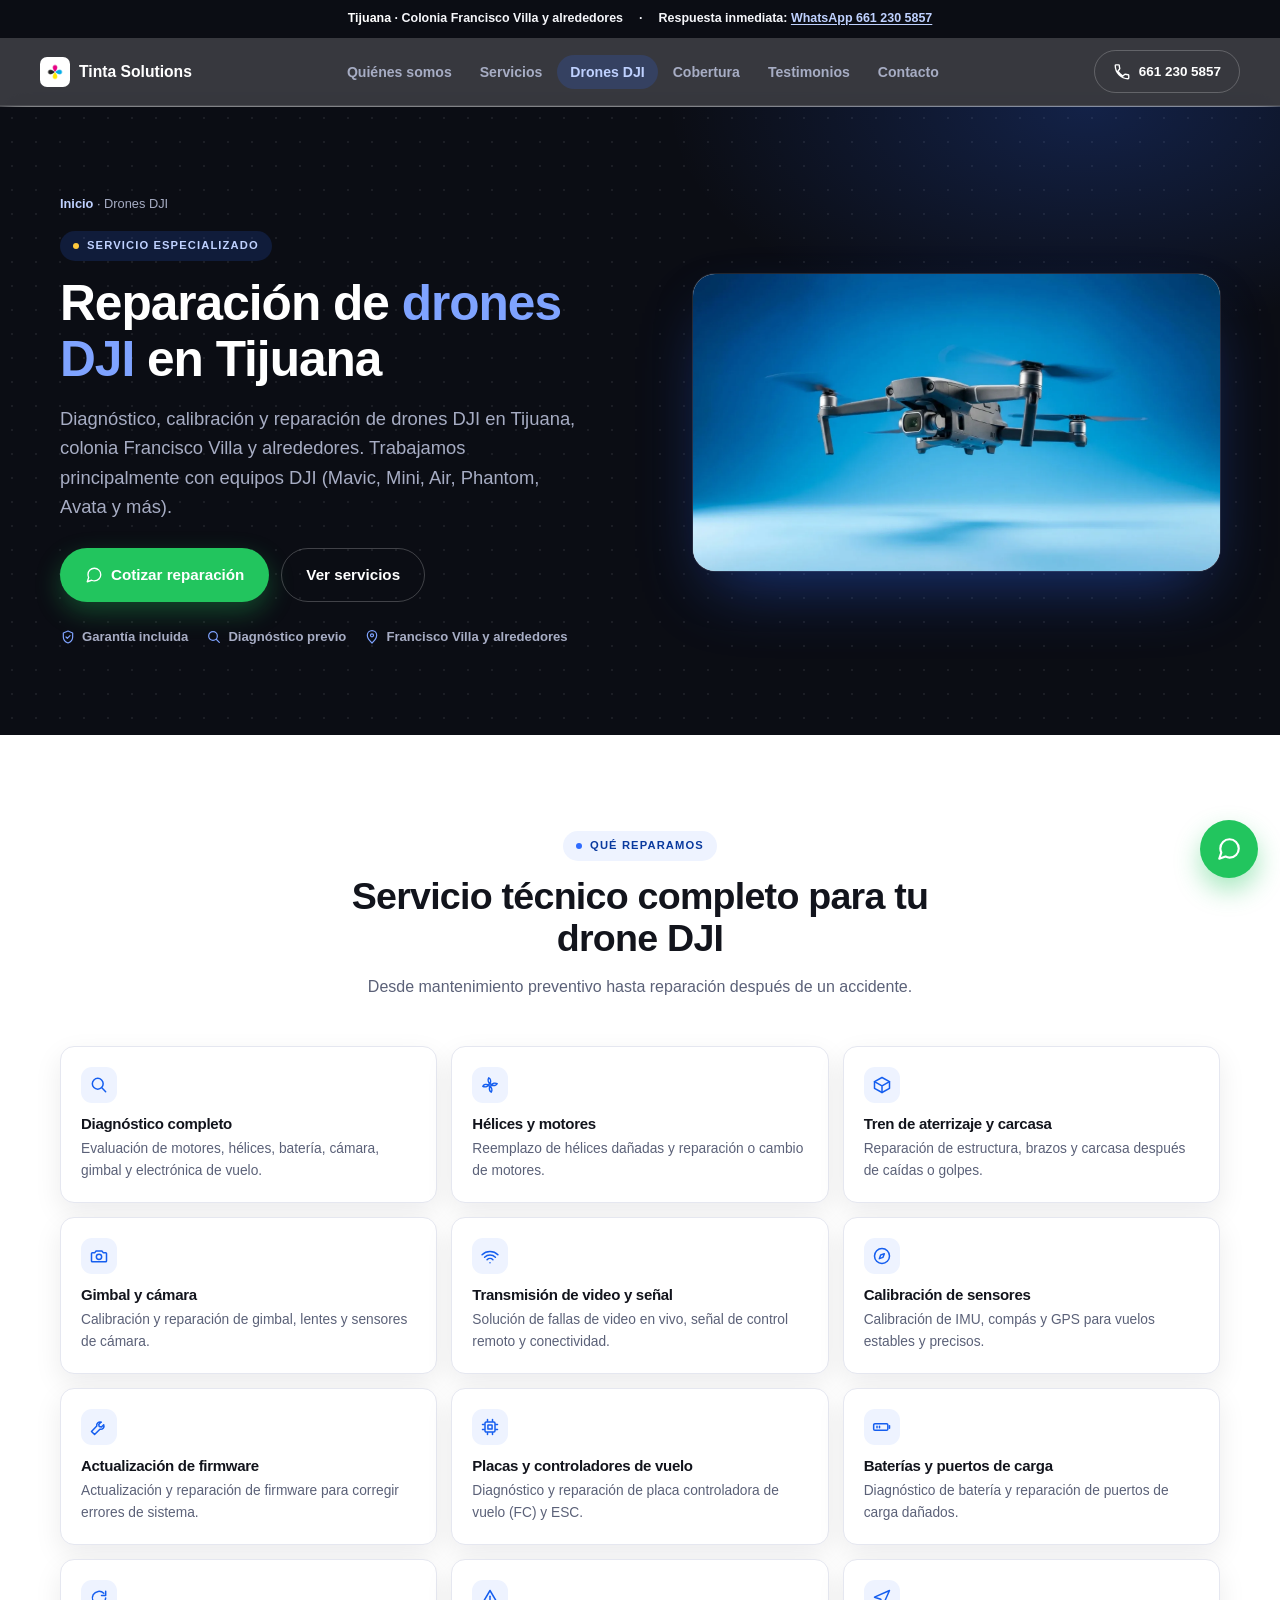
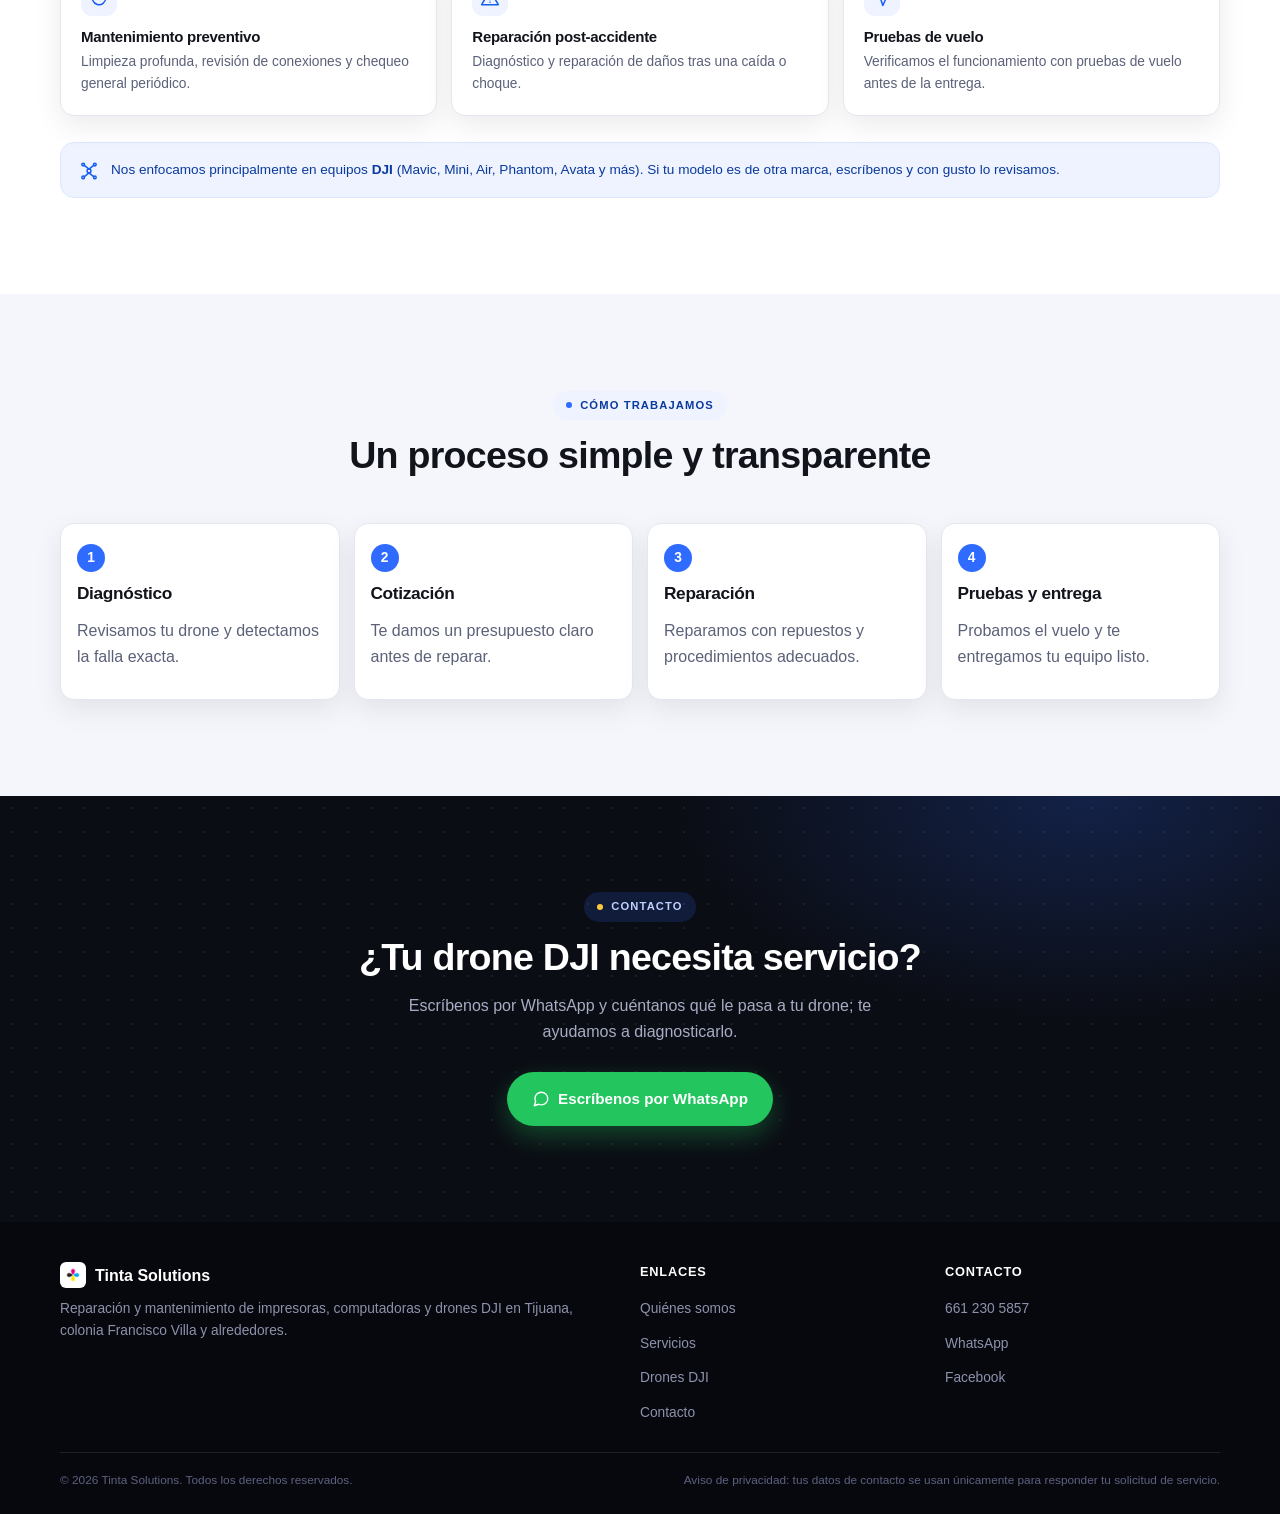
==== commit b6914573: "Rediseño v5 desde cero: estética 2026 (secciones oscuras premium con acento azul + patrón de puntos)" ====
--- a/drones.html
+++ b/drones.html
@@ -74,10 +74,18 @@
 
 <a class="skip-link" href="#main">Saltar al contenido</a>
 
+<div class="announce">
+  <div class="container">
+    <span><strong>Tijuana</strong> · Colonia Francisco Villa y alrededores</span>
+    <span>·</span>
+    <span>Respuesta inmediata: <a href="https://wa.me/526612305857" target="_blank" rel="noopener">WhatsApp 661 230 5857</a></span>
+  </div>
+</div>
+
 <header class="site-header">
   <div class="container nav">
     <a class="brand" href="/#top">
-      <img src="/images/logo-icon.webp" alt="Logo Tinta Solutions" width="32" height="32">
+      <img src="/images/logo-icon.webp" alt="Logo Tinta Solutions" width="30" height="30">
       <span class="brand-name">Tinta Solutions</span>
     </a>
     <nav aria-label="Navegación principal">
@@ -91,7 +99,7 @@
       </ul>
     </nav>
     <div class="nav-cta">
-      <a class="btn btn-outline btn-sm" href="tel:+526612305857"><svg class="icn"><use href="#i-phone"/></svg><span class="label">661 230 5857</span></a>
+      <a class="btn btn-outline on-dark btn-sm" href="tel:+526612305857"><svg class="icn"><use href="#i-phone"/></svg><span class="label">661 230 5857</span></a>
       <button class="nav-toggle" aria-label="Abrir menú" aria-expanded="false" aria-controls="nav-links"><svg class="icn" style="width:24px;height:24px"><use href="#i-menu"/></svg></button>
     </div>
   </div>
@@ -100,16 +108,16 @@
 <main id="main">
 
   <!-- HERO DRONES -->
-  <section class="drone-hero">
+  <section class="hero dark-section">
     <div class="container hero-grid">
       <div class="hero-copy">
         <div class="breadcrumb"><a href="/#top">Inicio</a> · Drones DJI</div>
-        <span class="eyebrow">Servicio especializado</span>
+        <span class="eyebrow on-dark">Servicio especializado</span>
         <h1>Reparación de <span class="highlight">drones DJI</span> en Tijuana</h1>
         <p class="lead">Diagnóstico, calibración y reparación de drones DJI en Tijuana, colonia Francisco Villa y alrededores. Trabajamos principalmente con equipos DJI (Mavic, Mini, Air, Phantom, Avata y más).</p>
         <div class="hero-actions">
           <a class="btn btn-whatsapp" href="https://wa.me/526612305857?text=Hola%2C%20tengo%20un%20drone%20DJI%20que%20necesita%20servicio" target="_blank" rel="noopener"><svg class="icn"><use href="#i-chat"/></svg>Cotizar reparación</a>
-          <a class="btn btn-outline" href="#servicios-drones">Ver servicios</a>
+          <a class="btn btn-outline on-dark" href="#servicios-drones">Ver servicios</a>
         </div>
         <ul class="hero-trust">
           <li><span><svg class="icn"><use href="#i-shield"/></svg>Garantía incluida</span></li>
@@ -118,7 +126,7 @@
         </ul>
       </div>
       <div class="hero-media">
-        <div class="frame r-16-9"><img src="/images/drone-hero.webp" alt="Drone DJI en reparación en Tijuana" width="1600" height="900" loading="eager"></div>
+        <div class="frame r-16-9 glow"><img src="/images/drone-hero.webp" alt="Drone DJI en reparación en Tijuana" width="1600" height="900" loading="eager"></div>
       </div>
     </div>
   </section>
@@ -170,11 +178,11 @@
   </section>
 
   <!-- CTA FINAL -->
-  <section class="contact-section" id="contacto-drones">
+  <section class="dark-section" id="contacto-drones">
     <div class="container" style="text-align:center">
-      <span class="eyebrow">Contacto</span>
-      <h2>¿Tu drone DJI necesita servicio?</h2>
-      <p class="muted" style="max-width:520px;margin:0 auto 28px">Escríbenos por WhatsApp y cuéntanos qué le pasa a tu drone; te ayudamos a diagnosticarlo.</p>
+      <span class="eyebrow on-dark">Contacto</span>
+      <h2 style="color:#fff">¿Tu drone DJI necesita servicio?</h2>
+      <p class="muted-dark" style="max-width:520px;margin:0 auto 28px">Escríbenos por WhatsApp y cuéntanos qué le pasa a tu drone; te ayudamos a diagnosticarlo.</p>
       <a class="btn btn-whatsapp" href="https://wa.me/526612305857?text=Hola%2C%20tengo%20un%20drone%20DJI%20que%20necesita%20servicio" target="_blank" rel="noopener"><svg class="icn"><use href="#i-chat"/></svg>Escríbenos por WhatsApp</a>
     </div>
   </section>
@@ -186,7 +194,7 @@
     <div class="footer-grid">
       <div>
         <div class="footer-brand">
-          <img src="/images/logo-icon.webp" alt="Tinta Solutions" width="28" height="28">
+          <img src="/images/logo-icon.webp" alt="Tinta Solutions" width="26" height="26">
           <span>Tinta Solutions</span>
         </div>
         <p>Reparación y mantenimiento de impresoras, computadoras y drones DJI en Tijuana, colonia Francisco Villa y alrededores.</p>
@@ -218,6 +226,11 @@
 
 <a class="whatsapp-float" href="https://wa.me/526612305857?text=Hola%2C%20tengo%20un%20drone%20DJI%20que%20necesita%20servicio" target="_blank" rel="noopener" aria-label="Escríbenos por WhatsApp"><svg class="icn"><use href="#i-chat"/></svg></a>
 
+<div class="mobile-cta-bar">
+  <a class="btn btn-outline on-dark" href="tel:+526612305857"><svg class="icn"><use href="#i-phone"/></svg>Llamar</a>
+  <a class="btn btn-whatsapp" href="https://wa.me/526612305857?text=Hola%2C%20tengo%20un%20drone%20DJI%20que%20necesita%20servicio" target="_blank" rel="noopener"><svg class="icn"><use href="#i-chat"/></svg>WhatsApp</a>
+</div>
+
 <script src="/js/main.js"></script>
 </body>
 </html>
--- a/css/style.css
+++ b/css/style.css
@@ -1,46 +1,47 @@
 /* ===================================================================
-   Tinta Solutions — sistema visual v4
-   Limpio, moderno, mobile-first. Iconos SVG (sin emojis).
-   Fix clave: todas las columnas de grid usan minmax(0,1fr) + min-width:0
-   en los hijos, para que SIEMPRE puedan encoger en pantallas angostas
-   (evita overflow horizontal / recortes en celular).
+   Tinta Solutions — sistema visual v5 ("2026", enfoque venta)
+   Secciones oscuras premium (hero / CTA) intercaladas con secciones
+   claras. Un solo acento azul con glow. Iconos SVG. Mobile-first real:
+   grid-template-columns siempre con minmax(0,1fr) + min-width:0 en los
+   hijos (evita overflow horizontal en celular).
 =================================================================== */
 :root{
-  --blue:#155EEF;
-  --blue-600:#0B46C4;
-  --blue-700:#0A3A9E;
+  --blue:#2F6BFF;
+  --blue-2:#155EEF;
+  --blue-glow:rgba(47,107,255,.45);
   --blue-50:#EEF3FF;
   --blue-100:#DCE7FF;
-  --magenta:#EC008C;
-  --cyan:#00AEEF;
+  --blue-700:#0A3A9E;
   --yellow:#FFC93C;
-  --ink:#12141C;
-  --gray-600:#5B6178;
-  --gray-400:#9AA0B4;
-  --gray-200:#E4E7F0;
-  --gray-100:#F3F5FA;
-  --white:#ffffff;
-  --radius-lg:20px;
+  --green:#22C55E;
+
+  --ink:#0B0D14;
+  --panel:#11141D;
+  --panel-2:#171B27;
+  --line-dark:rgba(255,255,255,.10);
+  --text-dark-1:#F5F6FA;
+  --text-dark-2:#A7ADC4;
+
+  --paper:#FFFFFF;
+  --paper-soft:#F5F6FB;
+  --text-1:#12141C;
+  --text-2:#5B6178;
+  --line:#E5E7F0;
+
+  --radius-lg:22px;
   --radius-md:14px;
   --radius-sm:10px;
-  --shadow-soft:0 8px 24px rgba(18,20,28,.07);
-  --shadow-strong:0 16px 36px rgba(18,20,28,.12);
-  --maxw:1180px;
+  --shadow-soft:0 10px 28px rgba(10,12,20,.08);
+  --shadow-strong:0 20px 44px rgba(10,12,20,.16);
+  --maxw:1200px;
   --font:"Segoe UI", -apple-system, BlinkMacSystemFont, Roboto, Helvetica, Arial, sans-serif;
 }
 
 *,*::before,*::after{box-sizing:border-box}
 html{scroll-behavior:smooth;-webkit-text-size-adjust:100%}
 body{
-  margin:0;
-  font-family:var(--font);
-  color:var(--ink);
-  background:var(--white);
-  line-height:1.6;
-  -webkit-font-smoothing:antialiased;
-  overflow-x:hidden;
-  font-size:16px;
-  min-width:0;
+  margin:0;font-family:var(--font);color:var(--text-1);background:var(--paper);
+  line-height:1.6;-webkit-font-smoothing:antialiased;overflow-x:hidden;font-size:16px;min-width:0;
 }
 img,svg{max-width:100%;display:block}
 a{color:inherit;text-decoration:none}
@@ -48,34 +49,34 @@
 button{font-family:var(--font)}
 .container{max-width:var(--maxw);margin:0 auto;padding:0 20px;min-width:0}
 section{padding:52px 0}
-@media (min-width:640px){section{padding:68px 0}}
-@media (min-width:960px){section{padding:88px 0}}
-
-/* Iconos SVG (sprite en <symbol>, usados con <use>) */
+@media (min-width:640px){section{padding:72px 0}}
+@media (min-width:960px){section{padding:96px 0}}
+
 .icn{width:20px;height:20px;stroke:currentColor;fill:none;stroke-width:1.8;stroke-linecap:round;stroke-linejoin:round;flex:0 0 auto;display:block}
-.icn-fill{fill:currentColor;stroke:none}
-
-/* Contenedores de imagen: SIEMPRE con relación de aspecto fija + cover,
-   así ninguna imagen se ve estirada o aplastada sin importar su tamaño real */
-.frame{position:relative;overflow:hidden;border-radius:var(--radius-lg);background:var(--gray-100);min-width:0}
+
+/* Contenedores de imagen: SIEMPRE aspect-ratio fijo + cover (nunca se deforman) */
+.frame{position:relative;overflow:hidden;border-radius:var(--radius-lg);background:var(--paper-soft);min-width:0}
 .frame img{width:100%;height:100%;object-fit:cover;object-position:center}
 .frame.r-16-9{aspect-ratio:16/9}
 .frame.r-4-3{aspect-ratio:4/3}
-
-h1,h2,h3{line-height:1.18;margin:0 0 14px;font-weight:800;letter-spacing:-.01em}
-h2{font-size:clamp(1.5rem,4.2vw,2.15rem)}
+.frame.glow{box-shadow:0 0 0 1px var(--line-dark), 0 30px 70px -20px var(--blue-glow), var(--shadow-strong)}
+
+h1,h2,h3{line-height:1.14;margin:0 0 14px;font-weight:800;letter-spacing:-.02em}
+h2{font-size:clamp(1.6rem,4.4vw,2.35rem)}
 h3{font-size:1.08rem}
 p{margin:0 0 14px}
-.muted{color:var(--gray-600)}
+.muted{color:var(--text-2)}
+.on-dark .muted,.muted-dark{color:var(--text-dark-2)}
 .eyebrow{
-  display:inline-flex;align-items:center;gap:8px;
-  text-transform:uppercase;letter-spacing:.09em;font-size:.7rem;font-weight:800;
-  color:var(--blue-700);background:var(--blue-50);
-  padding:6px 13px;border-radius:999px;margin-bottom:12px;
-}
-.eyebrow::before{content:"";width:6px;height:6px;border-radius:50%;background:var(--magenta);flex:0 0 auto}
-.section-head{max-width:620px;margin:0 auto 36px;text-align:center}
-@media (min-width:640px){.section-head{margin-bottom:44px}}
+  display:inline-flex;align-items:center;gap:8px;text-transform:uppercase;letter-spacing:.1em;
+  font-size:.7rem;font-weight:800;color:var(--blue-700);background:var(--blue-50);
+  padding:6px 13px;border-radius:999px;margin-bottom:14px;
+}
+.eyebrow::before{content:"";width:6px;height:6px;border-radius:50%;background:var(--blue);flex:0 0 auto}
+.eyebrow.on-dark{background:rgba(47,107,255,.16);color:#BFD1FF}
+.eyebrow.on-dark::before{background:var(--yellow)}
+.section-head{max-width:640px;margin:0 auto 36px;text-align:center}
+@media (min-width:640px){.section-head{margin-bottom:46px}}
 
 /* Botones */
 .btn{
@@ -85,40 +86,46 @@
   max-width:100%;
 }
 .btn:active{transform:scale(.97)}
-.btn-primary{background:var(--blue);color:#fff;box-shadow:0 8px 20px rgba(21,94,239,.28)}
-.btn-primary:hover{background:var(--blue-600)}
-.btn-dark{background:var(--ink);color:#fff}
+.btn-primary{background:var(--blue);color:#fff;box-shadow:0 10px 26px var(--blue-glow)}
+.btn-primary:hover{background:var(--blue-2)}
 .btn-white{background:#fff;color:var(--blue-700);box-shadow:var(--shadow-soft)}
-.btn-outline{background:transparent;border-color:var(--gray-200);color:var(--ink)}
+.btn-outline{background:transparent;border-color:var(--line);color:var(--text-1)}
 .btn-outline:hover{border-color:var(--blue)}
-.btn-outline.on-dark{border-color:rgba(255,255,255,.4);color:#fff}
-.btn-whatsapp{background:#25D366;color:#fff;box-shadow:0 8px 20px rgba(37,211,102,.28)}
+.btn-outline.on-dark{border-color:rgba(255,255,255,.22);color:#fff}
+.btn-outline.on-dark:hover{border-color:var(--blue)}
+.btn-whatsapp{background:var(--green);color:#fff;box-shadow:0 10px 26px rgba(34,197,94,.32)}
 .btn-block{width:100%}
 .btn-sm{padding:10px 18px;font-size:.84rem}
 .btn .icn{width:18px;height:18px}
-@media (max-width:480px){
-  .hero-actions .btn{width:100%}
-}
+@media (max-width:480px){.hero-actions .btn{width:100%}}
+
+/* Barra de anuncio */
+.announce{background:var(--ink);color:var(--text-dark-1)}
+.announce .container{
+  display:flex;flex-wrap:wrap;gap:6px 16px;align-items:center;justify-content:center;
+  padding:9px 20px;font-size:.78rem;font-weight:700;text-align:center;
+}
+.announce strong{color:#fff}
+.announce a{color:#BFD1FF;text-decoration:underline;text-underline-offset:2px}
 
 /* Header */
-.site-header{position:sticky;top:0;z-index:50;background:rgba(255,255,255,.94);backdrop-filter:saturate(180%) blur(10px);border-bottom:1px solid var(--gray-200)}
+.site-header{position:sticky;top:0;z-index:50;background:rgba(11,13,20,.82);backdrop-filter:saturate(180%) blur(14px);border-bottom:1px solid var(--line-dark)}
 .nav{display:flex;align-items:center;justify-content:space-between;padding:12px 0;gap:10px;min-width:0}
 .brand{display:flex;align-items:center;gap:9px;min-width:0;flex-shrink:1}
-.brand img{height:32px;width:auto;flex:0 0 auto}
-.brand-name{font-weight:800;font-size:1rem;color:var(--ink);white-space:nowrap;overflow:hidden;text-overflow:ellipsis}
-.nav-links{display:flex;gap:4px;list-style:none;align-items:center}
-.nav-links a{padding:9px 13px;border-radius:999px;font-weight:700;font-size:.9rem;color:var(--gray-600)}
-.nav-links a:hover{background:var(--blue-50);color:var(--blue-700)}
-.nav-links a.active{background:var(--blue-50);color:var(--blue-700)}
+.brand img{height:30px;width:auto;flex:0 0 auto;border-radius:7px}
+.brand-name{font-weight:800;font-size:.98rem;color:#fff;white-space:nowrap;overflow:hidden;text-overflow:ellipsis}
+.nav-links{display:flex;gap:2px;list-style:none;align-items:center}
+.nav-links a{padding:9px 13px;border-radius:999px;font-weight:700;font-size:.88rem;color:var(--text-dark-2)}
+.nav-links a:hover{background:rgba(255,255,255,.08);color:#fff}
+.nav-links a.active{background:rgba(47,107,255,.18);color:#BFD1FF}
 .nav-cta{display:flex;align-items:center;gap:8px;flex:0 0 auto}
-.nav-cta .btn span.label{display:inline}
-.nav-toggle{display:none;align-items:center;justify-content:center;background:none;border:none;cursor:pointer;color:var(--ink);padding:6px;line-height:1}
+.nav-toggle{display:none;align-items:center;justify-content:center;background:none;border:none;cursor:pointer;color:#fff;padding:6px;line-height:1}
 
 @media (max-width:960px){
   .nav-links{
-    position:fixed;inset:60px 0 0 0;background:var(--white);
+    position:fixed;inset:58px 0 0 0;background:var(--ink);
     flex-direction:column;align-items:stretch;padding:16px;gap:4px;
-    transform:translateY(-115%);transition:transform .22s ease;border-top:1px solid var(--gray-200);
+    transform:translateY(-115%);transition:transform .22s ease;border-top:1px solid var(--line-dark);
     overflow-y:auto;
   }
   .nav-links.open{transform:translateY(0)}
@@ -128,203 +135,228 @@
   .nav-cta .btn-outline{padding:10px}
   .brand-name{display:none}
 }
-@media (max-width:340px){.nav-cta{gap:6px}}
-
-/* Hero — claro y limpio, sin fondos oscuros ni gradientes pesados */
-.hero{padding:32px 0 40px;background:var(--white)}
-@media (min-width:640px){.hero{padding:52px 0 56px}}
-@media (min-width:960px){.hero{padding:76px 0 84px}}
-.hero-grid{display:grid;grid-template-columns:minmax(0,1fr);gap:32px;align-items:center}
-@media (min-width:960px){.hero-grid{grid-template-columns:minmax(0,1.05fr) minmax(0,.95fr);gap:48px}}
+
+/* Secciones oscuras (hero / CTA final) — patrón de puntos sutil, sin blobs de los 80s */
+.dark-section{
+  position:relative;background:var(--ink);color:var(--text-dark-1);
+  background-image:radial-gradient(rgba(255,255,255,.07) 1px, transparent 1px);
+  background-size:24px 24px;
+}
+.dark-section::after{
+  content:"";position:absolute;inset:0;pointer-events:none;
+  background:radial-gradient(700px 380px at 85% 0%, rgba(47,107,255,.22), transparent 60%);
+}
+.dark-section .container{position:relative;z-index:1}
+
+/* Hero */
+.hero{padding:44px 0 46px}
+@media (min-width:640px){.hero{padding:64px 0 64px}}
+@media (min-width:960px){.hero{padding:88px 0 84px}}
+.hero-grid{display:grid;grid-template-columns:minmax(0,1fr);gap:34px;align-items:center}
+@media (min-width:960px){.hero-grid{grid-template-columns:minmax(0,1.05fr) minmax(0,.95fr);gap:50px}}
 .hero-copy{min-width:0}
-.hero h1{font-size:clamp(1.7rem,6vw,2.9rem);margin-bottom:16px;color:var(--ink);word-break:break-word}
-.hero .highlight{color:var(--blue)}
-.hero p.lead{font-size:1.02rem;color:var(--gray-600);margin-bottom:24px;max-width:520px}
-@media (min-width:640px){.hero p.lead{font-size:1.12rem}}
+.hero h1{font-size:clamp(1.8rem,6vw,3.1rem);margin-bottom:16px;color:#fff;word-break:break-word}
+.hero .highlight{color:#7FA3FF}
+.hero p.lead{font-size:1.05rem;color:var(--text-dark-2);margin-bottom:26px;max-width:530px}
+@media (min-width:640px){.hero p.lead{font-size:1.15rem}}
 .hero-actions{display:flex;flex-wrap:wrap;gap:12px;margin-bottom:24px}
-.hero-trust{display:flex;flex-wrap:wrap;gap:10px 18px;font-size:.82rem;color:var(--gray-600);list-style:none}
+.hero-trust{display:flex;flex-wrap:wrap;gap:10px 18px;font-size:.82rem;color:var(--text-dark-2);list-style:none}
 .hero-trust span{display:inline-flex;align-items:center;gap:6px;font-weight:700}
-.hero-trust .icn{width:16px;height:16px;color:var(--blue)}
+.hero-trust .icn{width:16px;height:16px;color:#7FA3FF}
 .hero-media{position:relative;min-width:0}
-.hero-media .frame{box-shadow:var(--shadow-strong);border:1px solid var(--gray-200)}
 .hero-badge{
-  max-width:calc(100% - 16px);
-  margin-top:-24px;margin-left:16px;background:#fff;color:var(--ink);
+  max-width:calc(100% - 16px);margin-top:-24px;margin-left:16px;background:#fff;color:var(--text-1);
   border-radius:14px;box-shadow:var(--shadow-strong);padding:11px 15px;
   font-size:.8rem;font-weight:800;display:flex;align-items:center;gap:9px;
-  border:1px solid var(--gray-200);
 }
 .hero-badge span.txt{min-width:0}
-.dot{width:9px;height:9px;border-radius:50%;background:#25D366;display:inline-block;animation:blink 2s infinite;flex:0 0 auto}
+.dot{width:9px;height:9px;border-radius:50%;background:var(--green);display:inline-block;animation:blink 2s infinite;flex:0 0 auto}
 @keyframes blink{0%,100%{opacity:1}50%{opacity:.35}}
 
-/* Franja de servicios (chips simples, sin fondo oscuro) */
-.trustbar{border-top:1px solid var(--gray-200);border-bottom:1px solid var(--gray-200);background:var(--gray-100)}
-.trustbar .container{display:flex;flex-wrap:wrap;gap:10px 24px;justify-content:center;padding:14px 20px;font-size:.8rem;font-weight:700;color:var(--gray-600)}
-.trustbar span{display:inline-flex;align-items:center;gap:7px}
-.trustbar .icn{width:16px;height:16px;color:var(--blue)}
+/* Stats / franja de confianza */
+.stats{background:var(--paper-soft);border-bottom:1px solid var(--line)}
+.stats-grid{display:grid;grid-template-columns:repeat(2,minmax(0,1fr));gap:14px;padding:26px 0}
+@media (min-width:640px){.stats-grid{grid-template-columns:repeat(4,minmax(0,1fr));padding:30px 0}}
+.stat{text-align:center;min-width:0}
+.stat b{display:block;font-size:1.5rem;font-weight:900;color:var(--blue-700)}
+.stat span{display:block;font-size:.78rem;color:var(--text-2);font-weight:700;margin-top:2px}
 
 /* Quiénes somos */
-.bg-soft{background:var(--gray-100)}
+.bg-soft{background:var(--paper-soft)}
 .about-grid{display:grid;grid-template-columns:minmax(0,1fr);gap:30px;align-items:center}
-@media (min-width:900px){.about-grid{grid-template-columns:minmax(0,1fr) minmax(0,1fr);gap:48px}}
+@media (min-width:900px){.about-grid{grid-template-columns:minmax(0,1fr) minmax(0,1fr);gap:50px}}
 .about-media{min-width:0}
 .about-media .frame{box-shadow:var(--shadow-soft)}
 .about-copy{min-width:0}
 .about-points{list-style:none;margin:20px 0 0;display:grid;gap:12px}
 .about-points li{display:flex;gap:12px;align-items:flex-start;font-weight:600;font-size:.95rem}
 .chip{
-  flex:0 0 auto;width:28px;height:28px;border-radius:8px;
-  display:flex;align-items:center;justify-content:center;
-  background:var(--blue-50);color:var(--blue);
+  flex:0 0 auto;width:28px;height:28px;border-radius:8px;display:flex;align-items:center;justify-content:center;
+  background:var(--blue-50);color:var(--blue-2);
 }
 .chip .icn{width:15px;height:15px}
 
 /* Servicios */
 .services-grid{display:grid;grid-template-columns:minmax(0,1fr);gap:22px}
-@media (min-width:760px){.services-grid{grid-template-columns:minmax(0,1fr) minmax(0,1fr);gap:24px}}
+@media (min-width:760px){.services-grid{grid-template-columns:repeat(2,minmax(0,1fr));gap:24px}}
 .service-card{
-  background:var(--white);border:1px solid var(--gray-200);border-radius:var(--radius-lg);
+  background:var(--paper);border:1px solid var(--line);border-radius:var(--radius-lg);
   box-shadow:var(--shadow-soft);overflow:hidden;display:flex;flex-direction:column;min-width:0;
 }
 .service-card .frame{border-radius:0}
-.service-card-body{padding:20px 22px 24px;min-width:0}
+.service-card-body{padding:22px 22px 24px;min-width:0;display:flex;flex-direction:column;flex:1}
 .service-card h3{display:flex;align-items:center;gap:10px;margin-bottom:14px}
 .service-card h3 .ico{
   width:34px;height:34px;border-radius:10px;display:flex;align-items:center;justify-content:center;
-  background:var(--blue-50);color:var(--blue);flex:0 0 auto;
-}
-.service-list{list-style:none;display:grid;gap:9px}
-.service-list li{display:flex;gap:9px;align-items:flex-start;font-size:.89rem;color:var(--gray-600)}
-.service-list li::before{content:"";width:6px;height:6px;border-radius:50%;background:var(--blue);margin-top:7px;flex:0 0 auto}
+  background:var(--blue-50);color:var(--blue-2);flex:0 0 auto;
+}
+.service-list{list-style:none;display:grid;gap:9px;margin-bottom:20px}
+.service-list li{display:flex;gap:9px;align-items:flex-start;font-size:.89rem;color:var(--text-2)}
+.service-list li::before{content:"";width:6px;height:6px;border-radius:50%;background:var(--blue-2);margin-top:7px;flex:0 0 auto}
+.service-card .btn{margin-top:auto;align-self:flex-start}
 
 /* Banner drones */
 .drone-banner{
-  display:grid;grid-template-columns:minmax(0,1fr);gap:20px;align-items:center;
-  border-radius:var(--radius-lg);padding:22px;margin-top:24px;
-  background:var(--blue-50);border:1px solid var(--blue-100);
-}
-@media (min-width:760px){.drone-banner{grid-template-columns:minmax(0,1.1fr) minmax(0,.9fr);padding:30px;gap:26px}}
-.drone-banner-copy{min-width:0}
-.drone-banner .frame{box-shadow:var(--shadow-soft)}
-.drone-banner .eyebrow{background:#fff}
-.drone-banner h3{font-size:1.3rem;margin-bottom:8px;color:var(--ink)}
-.drone-banner p{color:var(--gray-600);margin-bottom:16px}
+  display:grid;grid-template-columns:minmax(0,1fr);gap:0;align-items:stretch;
+  border-radius:var(--radius-lg);overflow:hidden;margin-top:26px;background:var(--ink);color:#fff;
+  background-image:radial-gradient(rgba(255,255,255,.07) 1px, transparent 1px);background-size:22px 22px;
+}
+@media (min-width:760px){.drone-banner{grid-template-columns:minmax(0,1.05fr) minmax(0,.95fr)}}
+.drone-banner-copy{min-width:0;padding:30px}
+@media (min-width:760px){.drone-banner-copy{padding:38px}}
+.drone-banner .frame{border-radius:0;min-height:220px}
+.drone-banner h3{font-size:1.4rem;margin-bottom:10px;color:#fff}
+.drone-banner p{color:var(--text-dark-2);margin-bottom:20px}
+.badge-new{
+  display:inline-block;background:var(--yellow);color:#3a2c00;font-weight:900;font-size:.7rem;
+  padding:4px 10px;border-radius:999px;margin-bottom:10px;letter-spacing:.03em;
+}
 
 /* Por qué elegirnos */
 .why-grid{display:grid;grid-template-columns:minmax(0,1fr);gap:14px}
 @media (min-width:560px){.why-grid{grid-template-columns:repeat(2,minmax(0,1fr))}}
 @media (min-width:960px){.why-grid{grid-template-columns:repeat(4,minmax(0,1fr))}}
-.why-card{background:var(--white);border:1px solid var(--gray-200);border-radius:var(--radius-md);padding:22px 18px;box-shadow:var(--shadow-soft);min-width:0}
+.why-card{background:var(--paper);border:1px solid var(--line);border-radius:var(--radius-md);padding:24px 20px;box-shadow:var(--shadow-soft);min-width:0}
 .why-card .icon{
-  width:38px;height:38px;border-radius:11px;margin-bottom:12px;
-  display:flex;align-items:center;justify-content:center;
-  background:var(--blue-50);color:var(--blue);
-}
-.why-card h3{font-size:.96rem;margin-bottom:6px}
-.why-card p{color:var(--gray-600);font-size:.87rem;margin:0}
+  width:40px;height:40px;border-radius:11px;margin-bottom:12px;display:flex;align-items:center;justify-content:center;
+  background:var(--blue-50);color:var(--blue-2);
+}
+.why-card h3{font-size:.98rem;margin-bottom:6px}
+.why-card p{color:var(--text-2);font-size:.88rem;margin:0}
 
 /* Cobertura */
 .coverage-grid{display:grid;grid-template-columns:minmax(0,1fr);gap:28px}
 @media (min-width:900px){.coverage-grid{grid-template-columns:minmax(0,1fr) minmax(0,1fr);gap:40px;align-items:start}}
 .coverage-info{min-width:0}
-.map-wrap{border-radius:var(--radius-lg);overflow:hidden;box-shadow:var(--shadow-soft);border:1px solid var(--gray-200);min-width:0}
+.map-wrap{border-radius:var(--radius-lg);overflow:hidden;box-shadow:var(--shadow-soft);border:1px solid var(--line);min-width:0}
 .map-wrap iframe{width:100%;height:280px;border:0;display:block}
 @media (min-width:640px){.map-wrap iframe{height:340px}}
 .coverage-info dl{display:grid;grid-template-columns:minmax(0,auto) minmax(0,1fr);gap:8px 16px;margin:20px 0}
 .coverage-info dt{font-weight:800;font-size:.9rem}
-.coverage-info dd{margin:0;color:var(--gray-600);font-size:.9rem}
+.coverage-info dd{margin:0;color:var(--text-2);font-size:.9rem}
 .zone-tags{display:flex;flex-wrap:wrap;gap:8px;margin:16px 0 24px}
 .zone-tags span{background:var(--blue-50);color:var(--blue-700);font-weight:700;font-size:.8rem;padding:6px 12px;border-radius:999px}
 
 /* Testimonios */
 .testimonials-grid{display:grid;grid-template-columns:minmax(0,1fr);gap:16px}
 @media (min-width:760px){.testimonials-grid{grid-template-columns:repeat(3,minmax(0,1fr))}}
-.testimonial-card{background:var(--white);border:1.5px dashed var(--gray-200);border-radius:var(--radius-md);padding:20px;min-width:0}
+.testimonial-card{background:var(--paper);border:1.5px dashed var(--line);border-radius:var(--radius-md);padding:20px;min-width:0}
 .stars{color:var(--yellow);background:var(--ink);display:inline-block;padding:3px 9px;border-radius:6px;font-size:.78rem;margin-bottom:12px}
-.testimonial-card p{color:var(--gray-600);font-style:italic;font-size:.9rem}
+.testimonial-card p{color:var(--text-2);font-style:italic;font-size:.9rem}
 .testimonial-name{font-weight:800;margin-top:10px;font-size:.88rem}
 
-/* Contacto — bloque de color sólido, sin gradientes ni blobs */
-.contact-section{background:var(--blue-700);color:#fff}
-.contact-grid{display:grid;grid-template-columns:minmax(0,1fr);gap:30px}
-@media (min-width:900px){.contact-grid{grid-template-columns:minmax(0,1fr) minmax(0,1fr);gap:44px}}
+/* CTA final / contacto — oscuro, bookend con el hero */
+.contact-grid{display:grid;grid-template-columns:minmax(0,1fr);gap:32px}
+@media (min-width:900px){.contact-grid{grid-template-columns:minmax(0,1fr) minmax(0,1fr);gap:48px}}
 .contact-copy{min-width:0}
-.contact-section .eyebrow{background:rgba(255,255,255,.15);color:#fff}
-.contact-section .eyebrow::before{background:var(--yellow)}
-.contact-section .muted{color:rgba(255,255,255,.78)}
+.contact-copy h2{color:#fff}
 .contact-list{list-style:none;margin:0 0 22px;display:grid;gap:14px}
-.contact-list li{display:flex;gap:12px;align-items:center;font-size:.92rem;min-width:0}
-.contact-list li a,.contact-list li span.txt{min-width:0;overflow-wrap:break-word}
-.contact-list .chip{background:rgba(255,255,255,.15);color:#fff}
+.contact-list li{display:flex;gap:12px;align-items:center;font-size:.94rem;min-width:0}
+.contact-list li a,.contact-list li span.txt{min-width:0;overflow-wrap:break-word;color:#fff}
+.contact-list .chip{background:rgba(255,255,255,.1);color:#fff}
 .contact-list a{font-weight:800}
-.form-card{background:#fff;color:var(--ink);border-radius:var(--radius-lg);padding:22px;box-shadow:var(--shadow-strong);min-width:0}
+.big-phone{
+  display:inline-flex;align-items:center;gap:12px;font-size:clamp(1.4rem,4vw,2rem);font-weight:900;color:#fff;
+  margin-bottom:6px;flex-wrap:wrap;
+}
+.big-phone .icn{width:26px;height:26px;color:#7FA3FF}
+.form-card{background:#fff;color:var(--text-1);border-radius:var(--radius-lg);padding:22px;box-shadow:var(--shadow-strong);min-width:0}
 @media (min-width:640px){.form-card{padding:28px}}
 .form-row{margin-bottom:14px}
 .form-row label{display:block;font-weight:800;font-size:.84rem;margin-bottom:6px}
 .form-row input,.form-row textarea{
-  width:100%;padding:12px 13px;border-radius:var(--radius-sm);border:1.5px solid var(--gray-200);
-  font-family:var(--font);font-size:.95rem;background:var(--gray-100);
+  width:100%;padding:12px 13px;border-radius:var(--radius-sm);border:1.5px solid var(--line);
+  font-family:var(--font);font-size:.95rem;background:var(--paper-soft);
 }
 .form-row input:focus,.form-row textarea:focus{outline:none;border-color:var(--blue);background:#fff}
 .form-row textarea{min-height:100px;resize:vertical}
-.form-note{font-size:.78rem;color:var(--gray-600);margin-top:10px}
+.form-note{font-size:.78rem;color:var(--text-2);margin-top:10px}
 .form-success{display:none;background:#E7F8EE;border:1px solid #BEEBCF;color:#186A38;padding:13px;border-radius:var(--radius-sm);margin-bottom:14px;font-size:.86rem;font-weight:700}
 
 /* Footer */
-.site-footer{background:var(--ink);color:#b7bad2;padding:40px 0 22px}
+.site-footer{background:#07080D;color:#8D92AC;padding:40px 0 90px}
+@media (min-width:640px){.site-footer{padding:40px 0 24px}}
 .footer-grid{display:grid;grid-template-columns:minmax(0,1fr);gap:26px;margin-bottom:28px}
 @media (min-width:640px){.footer-grid{grid-template-columns:minmax(0,2fr) minmax(0,1fr) minmax(0,1fr);gap:30px}}
 .footer-brand{display:flex;align-items:center;gap:9px;margin-bottom:10px}
-.footer-brand img{height:26px}
+.footer-brand img{height:26px;border-radius:6px}
 .footer-brand span{font-weight:800;color:#fff}
 .site-footer p{font-size:.86rem}
 .site-footer h4{color:#fff;font-size:.8rem;margin:0 0 12px;text-transform:uppercase;letter-spacing:.06em}
 .footer-links{list-style:none;display:grid;gap:9px}
-.footer-links a{color:#a3a6c0;font-size:.86rem}
+.footer-links a{color:#8D92AC;font-size:.86rem}
 .footer-links a:hover{color:#fff}
-.footer-bottom{border-top:1px solid #2A2D3F;padding-top:18px;display:flex;flex-wrap:wrap;gap:10px;justify-content:space-between;font-size:.74rem;color:#767a97}
-
-/* WhatsApp flotante */
+.footer-bottom{border-top:1px solid var(--line-dark);padding-top:18px;display:flex;flex-wrap:wrap;gap:10px;justify-content:space-between;font-size:.74rem;color:#5D6180}
+
+/* WhatsApp flotante (desktop) */
 .whatsapp-float{
-  position:fixed;right:16px;bottom:16px;z-index:60;width:54px;height:54px;border-radius:50%;
-  background:#25D366;color:#fff;display:flex;align-items:center;justify-content:center;
-  box-shadow:0 10px 24px rgba(37,211,102,.45);animation:pulse 2.4s infinite;
+  position:fixed;right:22px;bottom:22px;z-index:60;width:58px;height:58px;border-radius:50%;
+  background:var(--green);color:#fff;display:flex;align-items:center;justify-content:center;
+  box-shadow:0 12px 26px rgba(34,197,94,.4);animation:pulse 2.4s infinite;
 }
 .whatsapp-float .icn{width:26px;height:26px;stroke-width:2}
-@media (min-width:640px){.whatsapp-float{right:22px;bottom:22px;width:58px;height:58px}}
-@keyframes pulse{0%{box-shadow:0 0 0 0 rgba(37,211,102,.5)}70%{box-shadow:0 0 0 16px rgba(37,211,102,0)}100%{box-shadow:0 0 0 0 rgba(37,211,102,0)}}
+@keyframes pulse{0%{box-shadow:0 0 0 0 rgba(34,197,94,.5)}70%{box-shadow:0 0 0 16px rgba(34,197,94,0)}100%{box-shadow:0 0 0 0 rgba(34,197,94,0)}}
+
+/* Barra fija de conversión — solo móvil */
+.mobile-cta-bar{display:none}
+@media (max-width:640px){
+  .mobile-cta-bar{
+    display:grid;grid-template-columns:minmax(0,1fr) minmax(0,1fr);gap:10px;
+    position:fixed;left:0;right:0;bottom:0;z-index:70;padding:10px 12px calc(10px + env(safe-area-inset-bottom));
+    background:rgba(11,13,20,.95);backdrop-filter:blur(10px);border-top:1px solid var(--line-dark);
+  }
+  .mobile-cta-bar .btn{width:100%;padding:12px 10px;font-size:.86rem}
+  .whatsapp-float{display:none}
+  body{padding-bottom:64px}
+}
 
 .skip-link{position:absolute;left:-999px;top:auto;background:var(--ink);color:#fff;padding:10px 16px;border-radius:8px;z-index:100}
 .skip-link:focus{left:16px;top:16px}
 
-/* Página de drones — mismo lenguaje claro, sin fondo oscuro con blobs */
-.drone-hero{padding:28px 0 36px;background:var(--blue-50)}
-@media (min-width:640px){.drone-hero{padding:44px 0 52px}}
-@media (min-width:960px){.drone-hero{padding:60px 0 68px}}
-.breadcrumb{font-size:.8rem;color:var(--gray-600);margin-bottom:14px}
-.breadcrumb a{color:var(--blue-700);font-weight:700}
+/* Página de drones */
+.breadcrumb{font-size:.8rem;color:var(--text-dark-2);margin-bottom:16px}
+.breadcrumb a{color:#BFD1FF;font-weight:700}
 .drone-services-grid{display:grid;grid-template-columns:minmax(0,1fr);gap:14px}
 @media (min-width:640px){.drone-services-grid{grid-template-columns:repeat(2,minmax(0,1fr))}}
 @media (min-width:960px){.drone-services-grid{grid-template-columns:repeat(3,minmax(0,1fr))}}
-.drone-service-card{background:#fff;border:1px solid var(--gray-200);border-radius:var(--radius-md);padding:20px;box-shadow:var(--shadow-soft);min-width:0}
+.drone-service-card{background:var(--paper);border:1px solid var(--line);border-radius:var(--radius-md);padding:20px;box-shadow:var(--shadow-soft);min-width:0}
 .drone-service-card .icon{
   width:36px;height:36px;border-radius:11px;margin-bottom:12px;display:flex;align-items:center;justify-content:center;
-  background:var(--blue-50);color:var(--blue);
+  background:var(--blue-50);color:var(--blue-2);
 }
 .drone-service-card h3{font-size:.94rem;margin-bottom:6px}
-.drone-service-card p{color:var(--gray-600);font-size:.86rem;margin:0}
+.drone-service-card p{color:var(--text-2);font-size:.86rem;margin:0}
 .process-steps{display:grid;grid-template-columns:minmax(0,1fr);gap:14px;counter-reset:step}
 @media (min-width:560px){.process-steps{grid-template-columns:repeat(2,minmax(0,1fr))}}
 @media (min-width:900px){.process-steps{grid-template-columns:repeat(4,minmax(0,1fr))}}
-.process-step{position:relative;padding:20px 16px 16px;background:var(--white);border:1px solid var(--gray-200);border-radius:var(--radius-md);box-shadow:var(--shadow-soft);min-width:0}
+.process-step{position:relative;padding:20px 16px 16px;background:var(--paper);border:1px solid var(--line);border-radius:var(--radius-md);box-shadow:var(--shadow-soft);min-width:0}
 .process-step::before{
   counter-increment:step;content:counter(step);
-  width:28px;height:28px;border-radius:50%;background:var(--blue);
-  color:#fff;font-weight:800;display:flex;align-items:center;justify-content:center;margin-bottom:12px;font-size:.86rem;
+  width:28px;height:28px;border-radius:50%;background:var(--blue);color:#fff;font-weight:800;
+  display:flex;align-items:center;justify-content:center;margin-bottom:12px;font-size:.86rem;
 }
 .brand-note{
   display:flex;gap:12px;align-items:flex-start;background:var(--blue-50);border:1px solid var(--blue-100);border-radius:var(--radius-md);
   padding:16px 18px;font-size:.85rem;color:var(--blue-700);margin-top:26px;min-width:0;
 }
-.brand-note .icn{color:var(--blue);margin-top:2px}
+.brand-note .icn{color:var(--blue-2);margin-top:2px}
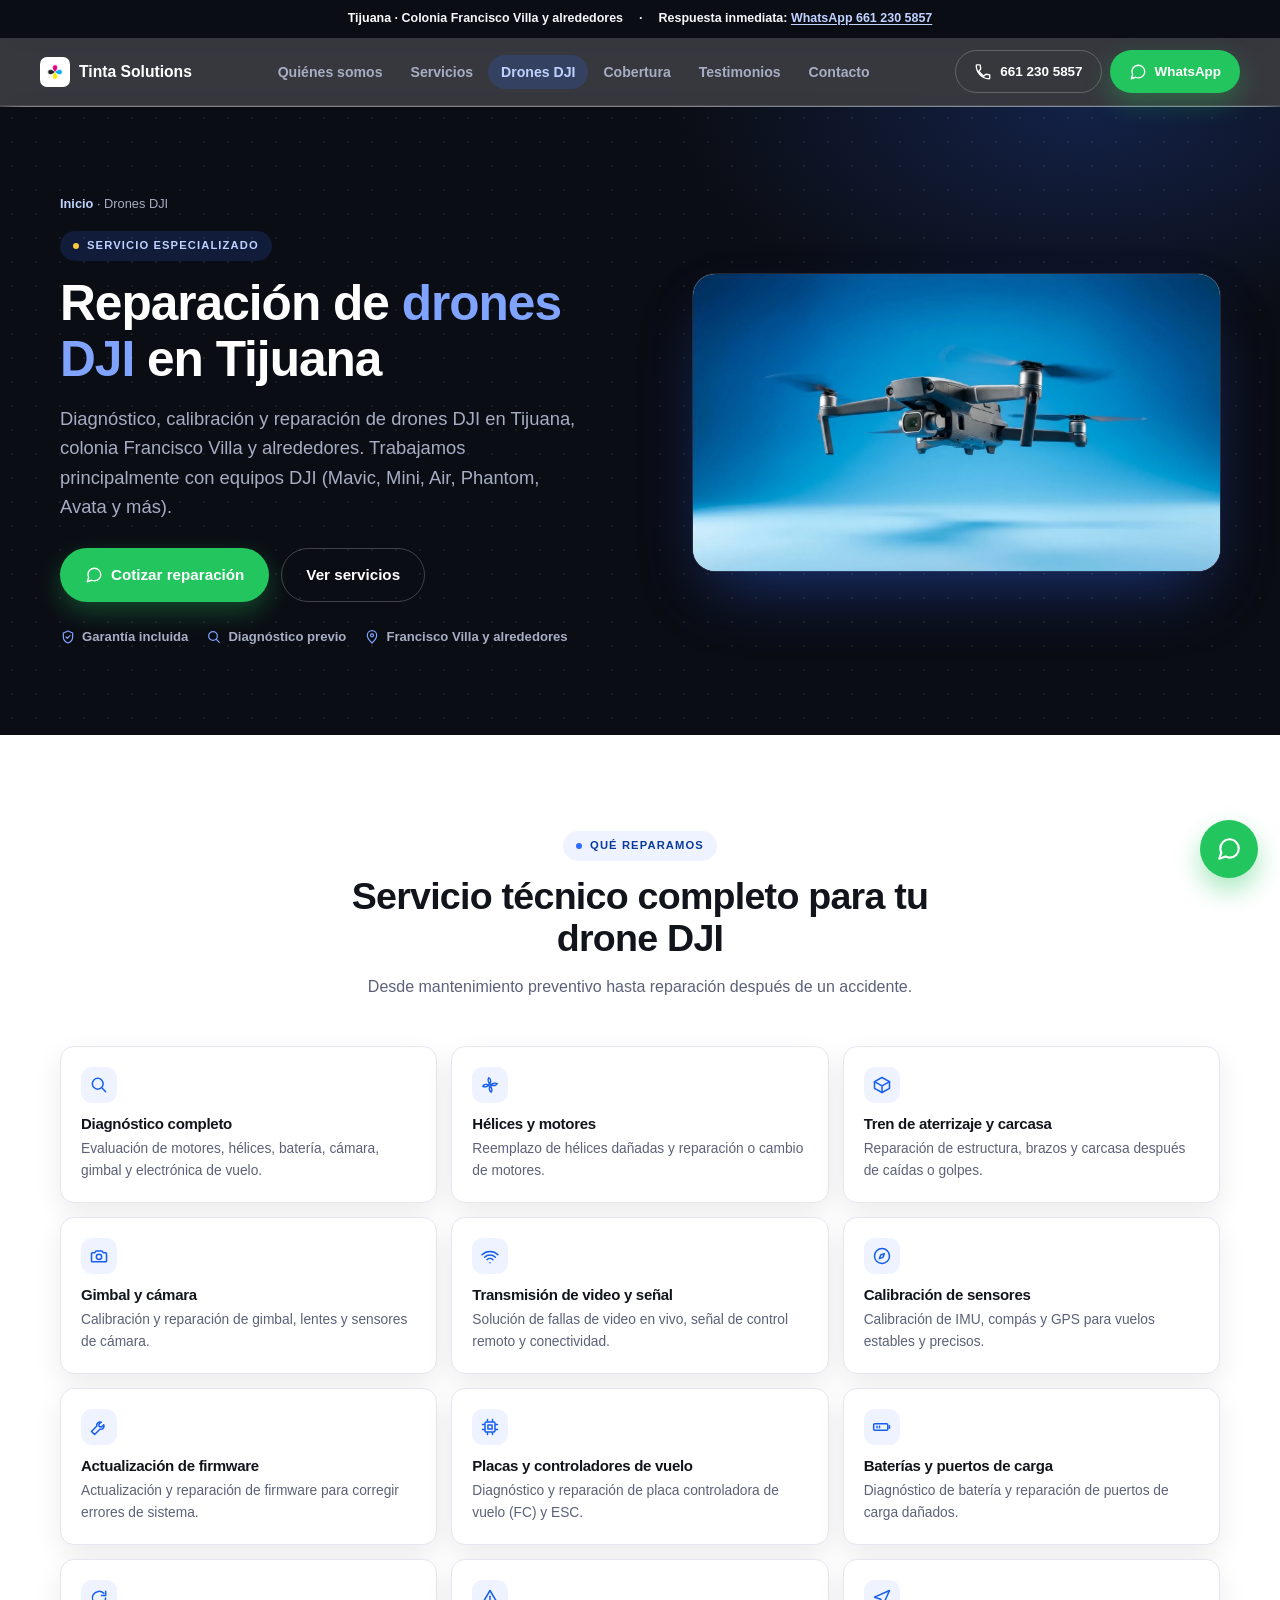
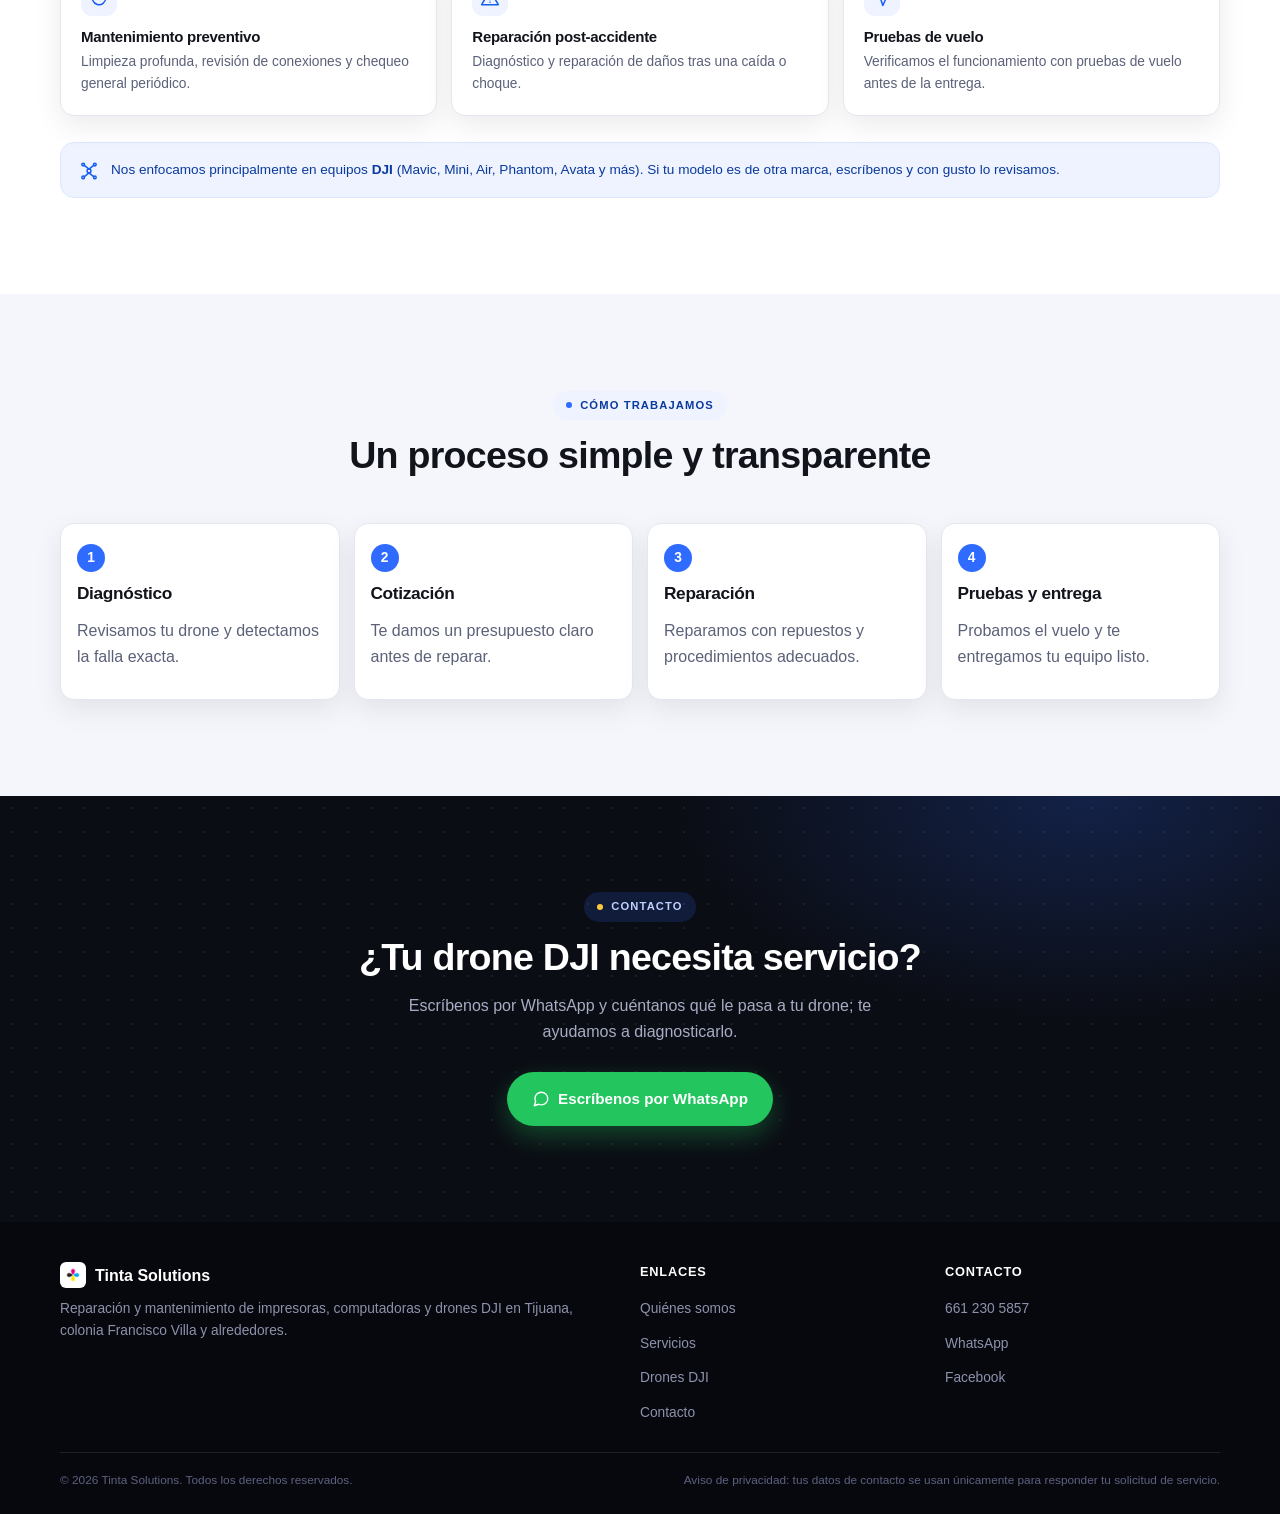
==== commit 01059a37: "Agrega boton WhatsApp en header (junto a Llamar), cambia barra fija movil de grid a flex por robuste" ====
--- a/drones.html
+++ b/drones.html
@@ -22,7 +22,7 @@
 <link rel="apple-touch-icon" href="/images/apple-touch-icon.png">
 
 <link rel="preconnect" href="https://www.google.com">
-<link rel="stylesheet" href="/css/style.css">
+<link rel="stylesheet" href="/css/style.css?v=7">
 
 <script type="application/ld+json">
 {
@@ -70,6 +70,7 @@
 <symbol id="i-send" viewBox="0 0 24 24"><path d="m3 11 18-8-8 18-2.5-7.5L3 11Z"/></symbol>
 <symbol id="i-refresh" viewBox="0 0 24 24"><path d="M20 12a8 8 0 1 1-2.3-5.6"/><path d="M20 4v5h-5"/></symbol>
 <symbol id="i-menu" viewBox="0 0 24 24"><path d="M3 6h18M3 12h18M3 18h18"/></symbol>
+<symbol id="i-close" viewBox="0 0 24 24"><path d="M6 6l12 12M18 6 6 18"/></symbol>
 </svg>
 
 <a class="skip-link" href="#main">Saltar al contenido</a>
@@ -100,7 +101,11 @@
     </nav>
     <div class="nav-cta">
       <a class="btn btn-outline on-dark btn-sm" href="tel:+526612305857"><svg class="icn"><use href="#i-phone"/></svg><span class="label">661 230 5857</span></a>
-      <button class="nav-toggle" aria-label="Abrir menú" aria-expanded="false" aria-controls="nav-links"><svg class="icn" style="width:24px;height:24px"><use href="#i-menu"/></svg></button>
+      <a class="btn btn-whatsapp btn-sm" href="https://wa.me/526612305857?text=Hola%2C%20tengo%20un%20drone%20DJI%20que%20necesita%20servicio" target="_blank" rel="noopener"><svg class="icn"><use href="#i-chat"/></svg><span class="label">WhatsApp</span></a>
+      <button class="nav-toggle" aria-label="Abrir menú" aria-expanded="false" aria-controls="nav-links">
+        <svg class="icn i-menu" style="width:24px;height:24px"><use href="#i-menu"/></svg>
+        <svg class="icn i-close" style="width:24px;height:24px"><use href="#i-close"/></svg>
+      </button>
     </div>
   </div>
 </header>
@@ -231,6 +236,6 @@
   <a class="btn btn-whatsapp" href="https://wa.me/526612305857?text=Hola%2C%20tengo%20un%20drone%20DJI%20que%20necesita%20servicio" target="_blank" rel="noopener"><svg class="icn"><use href="#i-chat"/></svg>WhatsApp</a>
 </div>
 
-<script src="/js/main.js"></script>
+<script src="/js/main.js?v=7"></script>
 </body>
 </html>
--- a/css/style.css
+++ b/css/style.css
@@ -119,21 +119,27 @@
 .nav-links a:hover{background:rgba(255,255,255,.08);color:#fff}
 .nav-links a.active{background:rgba(47,107,255,.18);color:#BFD1FF}
 .nav-cta{display:flex;align-items:center;gap:8px;flex:0 0 auto}
-.nav-toggle{display:none;align-items:center;justify-content:center;background:none;border:none;cursor:pointer;color:#fff;padding:6px;line-height:1}
-
+.nav-toggle{display:none;align-items:center;justify-content:center;background:none;border:none;cursor:pointer;color:#fff;padding:6px;line-height:1;position:relative;z-index:57}
+.nav-toggle .i-close{display:none}
+.nav-toggle.open .i-menu{display:none}
+.nav-toggle.open .i-close{display:block}
+
+/* Menú móvil: overlay de PANTALLA COMPLETA (no depende de calcular la
+   altura exacta del header/anuncio — evita cualquier corte o traslape) */
 @media (max-width:960px){
   .nav-links{
-    position:fixed;inset:58px 0 0 0;background:var(--ink);
-    flex-direction:column;align-items:stretch;padding:16px;gap:4px;
-    transform:translateY(-115%);transition:transform .22s ease;border-top:1px solid var(--line-dark);
+    position:fixed;inset:0;background:var(--ink);z-index:55;
+    flex-direction:column;align-items:stretch;justify-content:center;padding:90px 22px 40px;gap:6px;
+    transform:translateX(100%);transition:transform .25s ease;
     overflow-y:auto;
   }
-  .nav-links.open{transform:translateY(0)}
-  .nav-links a{padding:15px 16px;font-size:1rem;border-radius:var(--radius-sm)}
+  .nav-links.open{transform:translateX(0)}
+  .nav-links a{padding:16px 18px;font-size:1.1rem;border-radius:var(--radius-sm)}
   .nav-toggle{display:flex}
-  .nav-cta .btn-outline span.label{display:none}
-  .nav-cta .btn-outline{padding:10px}
+  .nav-cta .btn span.label{display:none}
+  .nav-cta .btn{padding:10px}
   .brand-name{display:none}
+  body.menu-open{overflow:hidden}
 }
 
 /* Secciones oscuras (hero / CTA final) — patrón de puntos sutil, sin blobs de los 80s */
@@ -321,13 +327,13 @@
 .mobile-cta-bar{display:none}
 @media (max-width:640px){
   .mobile-cta-bar{
-    display:grid;grid-template-columns:minmax(0,1fr) minmax(0,1fr);gap:10px;
+    display:flex;flex-direction:row;gap:10px;
     position:fixed;left:0;right:0;bottom:0;z-index:70;padding:10px 12px calc(10px + env(safe-area-inset-bottom));
     background:rgba(11,13,20,.95);backdrop-filter:blur(10px);border-top:1px solid var(--line-dark);
   }
-  .mobile-cta-bar .btn{width:100%;padding:12px 10px;font-size:.86rem}
+  .mobile-cta-bar .btn{flex:1 1 0;min-width:0;padding:12px 8px;font-size:.84rem}
   .whatsapp-float{display:none}
-  body{padding-bottom:64px}
+  body{padding-bottom:66px}
 }
 
 .skip-link{position:absolute;left:-999px;top:auto;background:var(--ink);color:#fff;padding:10px 16px;border-radius:8px;z-index:100}
